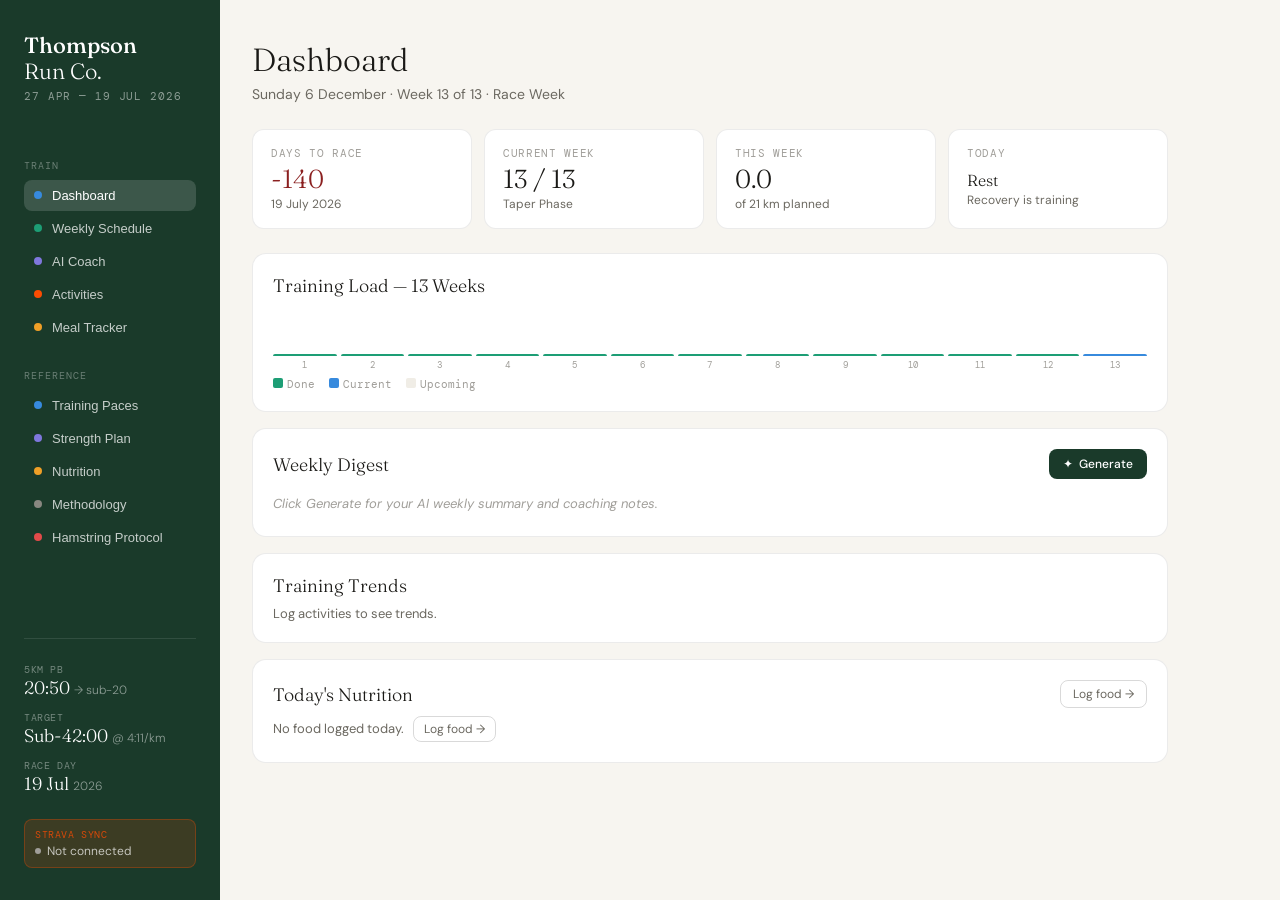
==== index.html @ eba327e3 "Add files via upload" ====
<!DOCTYPE html>
<html lang="en">
<head>
<meta charset="UTF-8">
<meta name="viewport" content="width=device-width, initial-scale=1.0, viewport-fit=cover">
<meta name="apple-mobile-web-app-capable" content="yes">
<meta name="apple-mobile-web-app-status-bar-style" content="black-translucent">
<meta name="apple-mobile-web-app-title" content="Run Co.">
<meta name="theme-color" content="#1A3A2A">
<title>Thompson Run Co.</title>
<link rel="stylesheet" href="/style.css">
<link rel="manifest" href="/manifest.json">
<link rel="apple-touch-icon" href="/icon-192.png">
</head>
<body>
<div class="app">
  <aside class="sidebar">
    <div class="logo"><span>Thompson</span><br>Run Co.</div>
    <div class="logo-sub">27 Apr — 19 Jul 2026</div>
    <div class="nav-section">Train</div>
    <button class="nav-item active" onclick="showPage('dashboard',this)"><span class="nav-dot" style="background:#378ADD"></span>Dashboard</button>
    <button class="nav-item" onclick="showPage('schedule',this)"><span class="nav-dot" style="background:#1D9E75"></span>Weekly Schedule</button>
    <button class="nav-item" onclick="showPage('coach',this)"><span class="nav-dot" style="background:#7F77DD"></span>AI Coach</button>
    <button class="nav-item" onclick="showPage('activities',this)"><span class="nav-dot" style="background:#FC4C02"></span>Activities</button>
    <button class="nav-item" onclick="showPage('meals',this)"><span class="nav-dot" style="background:#EF9F27"></span>Meal Tracker</button>
    <div class="nav-section">Reference</div>
    <button class="nav-item" onclick="showPage('paces',this)"><span class="nav-dot" style="background:#378ADD"></span>Training Paces</button>
    <button class="nav-item" onclick="showPage('strength',this)"><span class="nav-dot" style="background:#7F77DD"></span>Strength Plan</button>
    <button class="nav-item" onclick="showPage('nutrition',this)"><span class="nav-dot" style="background:#EF9F27"></span>Nutrition</button>
    <button class="nav-item" onclick="showPage('methodology',this)"><span class="nav-dot" style="background:#888780"></span>Methodology</button>
    <button class="nav-item" onclick="showPage('hamstring',this)"><span class="nav-dot" style="background:#E24B4A"></span>Hamstring Protocol</button>
    <div class="sidebar-stats">
      <div class="sidebar-stat"><div class="sidebar-stat-label">5km PB</div><div class="sidebar-stat-val">20:50 <span>→ sub-20</span></div></div>
      <div class="sidebar-stat"><div class="sidebar-stat-label">Target</div><div class="sidebar-stat-val">Sub-42:00 <span>@ 4:11/km</span></div></div>
      <div class="sidebar-stat"><div class="sidebar-stat-label">Race Day</div><div class="sidebar-stat-val">19 Jul <span>2026</span></div></div>
    </div>
    <div class="sidebar-strava">
      <div class="sidebar-strava-label">Strava Sync</div>
      <div class="sidebar-strava-status"><span class="s-dot" id="sidebar-sync-dot"></span><span id="sidebar-sync-text">Not connected</span></div>
    </div>
  </aside>

  <main class="main" id="main-content">
    <div id="page-dashboard" class="page active"></div>
    <div id="page-schedule" class="page"></div>
    <div id="page-coach" class="page"></div>
    <div id="page-activities" class="page"></div>
    <div id="page-meals" class="page"></div>
    <div id="page-paces" class="page"></div>
    <div id="page-strength" class="page"></div>
    <div id="page-nutrition" class="page"></div>
    <div id="page-methodology" class="page"></div>
    <div id="page-hamstring" class="page"></div>
  </main>
</div>
<script src="/app.js"></script>
</body>
</html>
---- style.css ----
@import url('https://fonts.googleapis.com/css2?family=DM+Mono:wght@400;500&family=Fraunces:opsz,wght@9..144,300;9..144,500&family=DM+Sans:wght@300;400;500&display=swap');

:root {
  --bg: #F7F5F0; --surface: #FFFFFF; --surface2: #F0EDE6;
  --border: rgba(0,0,0,0.08); --border-strong: rgba(0,0,0,0.15);
  --text: #1A1916; --text-muted: #6B6860; --text-faint: #A09E99;
  --accent: #1A3A2A; --accent-light: #E1F0E8;
  --blue: #1A3260; --blue-light: #E3EAF5;
  --amber: #7A4A10; --amber-light: #FDF0DC;
  --red: #8B2020; --red-light: #FCEAEA;
  --purple: #3D2B6E; --purple-light: #EDEAF8;
  --strava: #FC4C02; --strava-light: #FFF3EE;
  --mono: 'DM Mono', monospace; --serif: 'Fraunces', serif; --sans: 'DM Sans', sans-serif;
}
* { box-sizing: border-box; margin: 0; padding: 0; }
html, body { height: 100%; }
body { background: var(--bg); font-family: var(--sans); color: var(--text); min-height: 100vh; }

.app { display: grid; grid-template-columns: 220px 1fr; min-height: 100vh; }
.sidebar { background: var(--accent); color: #fff; padding: 2rem 1.5rem; position: sticky; top: 0; height: 100vh; overflow-y: auto; display: flex; flex-direction: column; }
.main { padding: 2.5rem 2rem; max-width: 980px; }
.page { display: none; } .page.active { display: block; }

.logo { font-family: var(--serif); font-weight: 300; font-size: 22px; line-height: 1.2; margin-bottom: 0.25rem; color: #fff; }
.logo span { font-weight: 500; }
.logo-sub { font-size: 11px; letter-spacing: 0.08em; text-transform: uppercase; color: rgba(255,255,255,0.5); margin-bottom: 2rem; font-family: var(--mono); }
.nav-section { font-size: 10px; letter-spacing: 0.1em; text-transform: uppercase; color: rgba(255,255,255,0.35); margin: 1.5rem 0 0.5rem; font-family: var(--mono); }
.nav-item { display: flex; align-items: center; gap: 10px; padding: 8px 10px; border-radius: 8px; cursor: pointer; font-size: 13px; color: rgba(255,255,255,0.75); transition: all 0.15s; margin-bottom: 2px; border: none; background: none; width: 100%; text-align: left; }
.nav-item:hover { background: rgba(255,255,255,0.08); color: #fff; }
.nav-item.active { background: rgba(255,255,255,0.15); color: #fff; font-weight: 500; }
.nav-dot { width: 8px; height: 8px; border-radius: 50%; flex-shrink: 0; }
.sidebar-stats { margin-top: auto; padding-top: 1.5rem; border-top: 1px solid rgba(255,255,255,0.1); }
.sidebar-stat { margin-bottom: 12px; }
.sidebar-stat-label { font-size: 10px; letter-spacing: 0.06em; text-transform: uppercase; color: rgba(255,255,255,0.4); font-family: var(--mono); }
.sidebar-stat-val { font-size: 18px; font-family: var(--serif); font-weight: 300; color: #fff; }
.sidebar-stat-val span { font-size: 12px; color: rgba(255,255,255,0.5); font-family: var(--sans); }
.sidebar-strava { margin-top: 12px; padding: 8px 10px; background: rgba(252,76,2,0.15); border-radius: 8px; border: 1px solid rgba(252,76,2,0.3); }
.sidebar-strava-label { font-size: 10px; letter-spacing: 0.06em; text-transform: uppercase; color: rgba(252,76,2,0.8); font-family: var(--mono); margin-bottom: 2px; }
.sidebar-strava-status { font-size: 12px; color: rgba(255,255,255,0.7); display: flex; align-items: center; gap: 6px; }
.s-dot { width: 6px; height: 6px; border-radius: 50%; background: #A09E99; flex-shrink: 0; }
.s-dot.on { background: #1D9E75; }

.page-title { font-family: var(--serif); font-weight: 300; font-size: 32px; margin-bottom: 0.25rem; }
.page-sub { font-size: 14px; color: var(--text-muted); margin-bottom: 2rem; line-height: 1.6; }
.sec-title { font-family: var(--serif); font-weight: 300; font-size: 20px; margin: 1.75rem 0 0.5rem; }
.sec-sub { font-size: 13px; color: var(--text-muted); line-height: 1.65; margin-bottom: 1rem; }

/* Buttons */
.btn-primary { padding: 8px 18px; background: var(--accent); color: #fff; border: none; border-radius: 8px; font-size: 13px; cursor: pointer; font-family: var(--sans); font-weight: 500; transition: all 0.15s; }
.btn-primary:hover { background: #0F2318; }
.btn-secondary { padding: 8px 16px; background: transparent; color: var(--text-muted); border: 1px solid var(--border-strong); border-radius: 8px; font-size: 13px; cursor: pointer; font-family: var(--sans); transition: all 0.15s; }
.btn-secondary:hover { border-color: var(--text); color: var(--text); }
.text-input { border: 1px solid var(--border-strong); border-radius: 8px; padding: 8px 12px; font-size: 13px; font-family: var(--mono); background: var(--bg); color: var(--text); outline: none; }
.text-input:focus { border-color: var(--accent); }

/* Alerts */
.alert { border-radius: 10px; padding: 14px 16px; font-size: 13px; line-height: 1.65; margin-bottom: 1.25rem; }
.alert-green { background: var(--accent-light); border-left: 3px solid var(--accent); color: var(--accent); }
.alert-amber { background: var(--amber-light); border-left: 3px solid #EF9F27; color: var(--amber); }
.alert-blue { background: var(--blue-light); border-left: 3px solid #378ADD; color: var(--blue); }
.alert-orange { background: var(--strava-light); border-left: 3px solid var(--strava); color: #7A2800; }

/* Cards */
.info-card { background: var(--surface); border: 1px solid var(--border); border-radius: 12px; padding: 16px 18px; }
.info-grid { display: grid; grid-template-columns: repeat(auto-fill, minmax(220px, 1fr)); gap: 12px; margin-bottom: 1.5rem; }
.info-card h4 { font-size: 13px; font-weight: 500; margin-bottom: 6px; }
.info-card p { font-size: 13px; color: var(--text-muted); line-height: 1.65; }

/* Progress bars */
.progress-bar-wrap { margin: 16px 0 8px; }
.progress-label { display: flex; justify-content: space-between; font-size: 12px; color: var(--text-muted); margin-bottom: 6px; }
.progress-bar { height: 6px; background: var(--surface2); border-radius: 3px; overflow: hidden; }
.progress-fill { height: 100%; background: #1D9E75; border-radius: 3px; transition: width 0.5s; }

/* Sync */
.sync-btn { display: inline-flex; align-items: center; gap: 6px; padding: 7px 14px; background: var(--strava); color: #fff; border: none; border-radius: 8px; font-size: 12px; cursor: pointer; font-family: var(--sans); font-weight: 500; transition: all 0.15s; }
.sync-btn:hover { background: #d43e00; }
.sync-btn:disabled { opacity: 0.5; cursor: default; }
@keyframes spin { to { transform: rotate(360deg); } }
.spin { animation: spin 1s linear infinite; display: inline-block; }
@keyframes blink { 0%,80%,100% { opacity: 0; } 40% { opacity: 1; } }

/* ── DASHBOARD ── */
.dash-grid { display: grid; grid-template-columns: repeat(auto-fill, minmax(190px, 1fr)); gap: 12px; margin-bottom: 1.5rem; }
.dash-stat-card { background: var(--surface); border: 1px solid var(--border); border-radius: 12px; padding: 16px 18px; }
.dsc-label { font-size: 11px; font-family: var(--mono); color: var(--text-faint); text-transform: uppercase; letter-spacing: 0.06em; margin-bottom: 6px; }
.dsc-value { font-family: var(--serif); font-weight: 300; font-size: 26px; line-height: 1; }
.dsc-sub { font-size: 12px; color: var(--text-muted); margin-top: 4px; }
.dsc-race { color: var(--red); }
.digest-card { background: var(--surface); border: 1px solid var(--border); border-radius: 14px; padding: 20px; margin-bottom: 16px; }
.digest-header { display: flex; align-items: center; justify-content: space-between; margin-bottom: 14px; }
.digest-title { font-family: var(--serif); font-weight: 300; font-size: 18px; }
.digest-btn { padding: 7px 14px; background: var(--accent); color: #fff; border: none; border-radius: 8px; font-size: 12px; font-family: var(--sans); font-weight: 500; cursor: pointer; display: flex; align-items: center; gap: 6px; }
.digest-btn:hover { background: #0F2318; }
.digest-btn:disabled { opacity: 0.5; cursor: default; }
.digest-content { font-size: 13px; color: var(--text-muted); line-height: 1.75; white-space: pre-wrap; }
.week-bars { display: flex; gap: 4px; align-items: flex-end; height: 60px; margin: 8px 0 4px; }
.week-bar-wrap { flex: 1; display: flex; flex-direction: column; align-items: center; gap: 3px; }
.week-bar { width: 100%; border-radius: 3px 3px 0 0; background: var(--surface2); transition: height 0.4s; min-height: 2px; }
.week-bar.done { background: #1D9E75; }
.week-bar.current { background: #378ADD; }
.week-bar-label { font-size: 9px; font-family: var(--mono); color: var(--text-faint); }
.trend-row { display: flex; align-items: center; justify-content: space-between; padding: 8px 0; border-bottom: 1px solid var(--border); font-size: 13px; }
.trend-row:last-child { border-bottom: none; }
.trend-label { color: var(--text-muted); }
.trend-val { font-family: var(--mono); font-weight: 500; display: flex; align-items: center; gap: 8px; }
.trend-flag { font-size: 11px; padding: 2px 8px; border-radius: 10px; font-family: var(--mono); }
.tf-good { background: var(--accent-light); color: var(--accent); }
.tf-warn { background: var(--amber-light); color: var(--amber); }
.tf-info { background: var(--blue-light); color: var(--blue); }

/* ── SCHEDULE ── */
.phase-strip { display: flex; margin-bottom: 2rem; border-radius: 10px; overflow: hidden; border: 1px solid var(--border); }
.phase-block { flex: 1; padding: 12px 14px; cursor: pointer; transition: filter 0.15s; }
.phase-block:hover { filter: brightness(0.95); }
.ph-label { font-size: 10px; letter-spacing: 0.08em; text-transform: uppercase; font-family: var(--mono); opacity: 0.7; margin-bottom: 2px; }
.ph-name { font-size: 13px; font-weight: 500; }
.ph-wks { font-size: 11px; opacity: 0.65; }
.ph-base { background: #E1F0E8; color: #1A3A2A; }
.ph-build { background: #E3EAF5; color: #1A3260; }
.ph-peak { background: #FDF0DC; color: #7A4A10; }
.ph-taper { background: #FCEAEA; color: #8B2020; }
.week-filter { display: flex; gap: 6px; flex-wrap: wrap; margin-bottom: 1.25rem; }
.filter-btn { padding: 5px 14px; border: 1px solid var(--border-strong); border-radius: 20px; background: transparent; font-size: 12px; cursor: pointer; color: var(--text-muted); transition: all 0.15s; font-family: var(--sans); }
.filter-btn:hover, .filter-btn.active { background: var(--text); color: #fff; border-color: var(--text); }
.week-card { background: var(--surface); border: 1px solid var(--border); border-radius: 12px; margin-bottom: 10px; overflow: hidden; }
.week-card.current-week { border: 2px solid #1D9E75; }
.week-header { display: flex; align-items: center; justify-content: space-between; padding: 14px 18px; cursor: pointer; transition: background 0.15s; }
.week-header:hover { background: var(--surface2); }
.week-left { display: flex; align-items: center; gap: 12px; }
.week-num { font-family: var(--mono); font-size: 12px; color: var(--text-faint); min-width: 48px; }
.week-title { font-size: 14px; font-weight: 500; }
.phase-pill { font-size: 10px; font-weight: 500; padding: 3px 9px; border-radius: 20px; letter-spacing: 0.04em; text-transform: uppercase; font-family: var(--mono); }
.pill-base { background: var(--accent-light); color: var(--accent); }
.pill-build { background: var(--blue-light); color: var(--blue); }
.pill-peak { background: var(--amber-light); color: var(--amber); }
.pill-taper { background: var(--red-light); color: var(--red); }
.current-badge { font-size: 10px; font-weight: 500; padding: 3px 9px; border-radius: 20px; background: #1D9E75; color: #fff; font-family: var(--mono); }
.week-right { display: flex; align-items: center; gap: 16px; }
.week-km { font-family: var(--mono); font-size: 13px; color: var(--text-muted); }
.week-chevron { font-size: 10px; color: var(--text-faint); transition: transform 0.2s; }
.week-chevron.open { transform: rotate(180deg); }
.week-body { display: none; padding: 0 18px 16px; border-top: 1px solid var(--border); }
.week-body.open { display: block; }
.week-note { font-size: 13px; color: var(--text-muted); line-height: 1.6; padding: 12px 0 10px; }
.hamstring-alert { background: #FDF0DC; border-left: 3px solid #EF9F27; border-radius: 0 8px 8px 0; padding: 10px 14px; font-size: 12px; color: #7A4A10; line-height: 1.6; margin-bottom: 12px; }
.day-grid { display: grid; grid-template-columns: repeat(auto-fill, minmax(155px, 1fr)); gap: 8px; }
.day-card { border: 1px solid var(--border); border-radius: 8px; padding: 10px 12px; position: relative; }
.day-card.rest-card { opacity: 0.4; }
.day-name { font-size: 10px; letter-spacing: 0.08em; text-transform: uppercase; color: var(--text-faint); font-family: var(--mono); margin-bottom: 4px; }
.day-type { font-size: 13px; font-weight: 500; display: flex; align-items: center; gap: 6px; margin-bottom: 3px; }
.day-detail { font-size: 12px; color: var(--text-muted); line-height: 1.5; }
.dot { width: 7px; height: 7px; border-radius: 50%; flex-shrink: 0; }
.d-easy { background: #1D9E75; } .d-moderate { background: #378ADD; } .d-hard { background: #EF9F27; }
.d-race { background: #E24B4A; } .d-rest { background: #C0BFBA; } .d-strength { background: #7F77DD; }
.brief-btn { margin-top: 8px; width: 100%; padding: 5px 10px; background: var(--accent-light); border: 1px solid rgba(26,58,42,0.2); border-radius: 6px; font-size: 11px; color: var(--accent); cursor: pointer; font-family: var(--sans); font-weight: 500; transition: all 0.15s; }
.brief-btn:hover { background: var(--accent); color: #fff; }
.activity-overlay { margin-top: 8px; padding: 7px 9px; border-radius: 6px; font-size: 11px; border-left: 2px solid var(--strava); background: var(--strava-light); }
.activity-overlay.match-great { border-left-color: #1D9E75; background: var(--accent-light); }
.activity-overlay.match-warn { border-left-color: #EF9F27; background: var(--amber-light); }
.activity-overlay.match-miss { border-left-color: #E24B4A; background: var(--red-light); }
.ao-label { font-family: var(--mono); font-size: 10px; color: var(--strava); font-weight: 500; margin-bottom: 3px; }
.activity-overlay.match-great .ao-label { color: #1D9E75; }
.activity-overlay.match-warn .ao-label { color: #7A4A10; }
.activity-overlay.match-miss .ao-label { color: var(--red); }
.week-summary-bar { display: flex; gap: 16px; padding: 10px 0 8px; font-size: 12px; color: var(--text-muted); border-top: 1px solid var(--border); margin-top: 12px; flex-wrap: wrap; }
.wsb-item { display: flex; align-items: center; gap: 5px; font-family: var(--mono); }
.wsb-val { color: var(--text); font-weight: 500; }

/* ── COACH ── */
.coach-layout { display: grid; grid-template-columns: 1fr 320px; gap: 20px; height: calc(100vh - 120px); }
.chat-panel { background: var(--surface); border: 1px solid var(--border); border-radius: 14px; display: flex; flex-direction: column; overflow: hidden; }
.chat-header { padding: 16px 20px; border-bottom: 1px solid var(--border); display: flex; align-items: center; gap: 12px; }
.coach-avatar { width: 36px; height: 36px; border-radius: 50%; background: var(--accent); display: flex; align-items: center; justify-content: center; font-family: var(--serif); font-size: 14px; color: #fff; flex-shrink: 0; }
.coach-name { font-size: 14px; font-weight: 500; }
.coach-status { font-size: 12px; color: var(--text-muted); }
.coach-status span { color: #1D9E75; }
.chat-messages { flex: 1; overflow-y: auto; padding: 16px; display: flex; flex-direction: column; gap: 12px; }
.msg { max-width: 85%; }
.msg-coach { align-self: flex-start; }
.msg-user { align-self: flex-end; }
.msg-bubble { padding: 10px 14px; border-radius: 12px; font-size: 13px; line-height: 1.6; }
.msg-coach .msg-bubble { background: var(--surface2); border-bottom-left-radius: 4px; }
.msg-user .msg-bubble { background: var(--accent); color: #fff; border-bottom-right-radius: 4px; }
.msg-label { font-size: 11px; color: var(--text-faint); margin-bottom: 3px; font-family: var(--mono); }
.msg-user .msg-label { text-align: right; }
.chat-input-area { padding: 12px 16px; border-top: 1px solid var(--border); display: flex; gap: 8px; align-items: flex-end; }
.chat-input { flex: 1; border: 1px solid var(--border-strong); border-radius: 10px; padding: 10px 14px; font-size: 13px; font-family: var(--sans); color: var(--text); background: var(--bg); resize: none; min-height: 40px; max-height: 120px; outline: none; }
.chat-input:focus { border-color: var(--accent); }
.send-btn { padding: 10px 16px; background: var(--accent); color: #fff; border: none; border-radius: 10px; cursor: pointer; font-size: 13px; font-family: var(--sans); font-weight: 500; transition: all 0.15s; flex-shrink: 0; }
.send-btn:hover { background: #0F2318; }
.send-btn:disabled { opacity: 0.5; cursor: default; }
.quick-prompts { padding: 8px 16px 0; display: flex; gap: 6px; flex-wrap: wrap; }
.qp-btn { padding: 5px 12px; background: var(--bg); border: 1px solid var(--border-strong); border-radius: 20px; font-size: 12px; color: var(--text-muted); cursor: pointer; font-family: var(--sans); transition: all 0.15s; white-space: nowrap; }
.qp-btn:hover { border-color: var(--accent); color: var(--accent); background: var(--accent-light); }
.coach-side { display: flex; flex-direction: column; gap: 14px; overflow-y: auto; }
.side-card { background: var(--surface); border: 1px solid var(--border); border-radius: 12px; padding: 16px; }
.side-card-title { font-size: 11px; font-weight: 500; letter-spacing: 0.06em; text-transform: uppercase; font-family: var(--mono); color: var(--text-faint); margin-bottom: 12px; }
.today-session { padding: 12px; background: var(--accent-light); border-radius: 8px; border-left: 3px solid var(--accent); }
.today-session .ts-day { font-size: 11px; font-family: var(--mono); color: var(--accent); margin-bottom: 2px; }
.today-session .ts-type { font-size: 14px; font-weight: 500; color: var(--accent); }
.today-session .ts-detail { font-size: 12px; color: #3A6A4A; margin-top: 3px; line-height: 1.5; }
.stat-row { display: flex; justify-content: space-between; align-items: baseline; padding: 6px 0; border-bottom: 1px solid var(--border); font-size: 13px; }
.stat-row:last-child { border-bottom: none; }
.stat-label { color: var(--text-muted); font-size: 12px; }
.stat-val { font-family: var(--mono); font-weight: 500; font-size: 13px; }
.stat-good { color: #1D9E75; } .stat-warn { color: #EF9F27; }
.thinking { display: flex; align-items: center; gap: 6px; padding: 10px 14px; background: var(--surface2); border-radius: 12px; border-bottom-left-radius: 4px; font-size: 13px; color: var(--text-muted); }
.thinking-dots span { animation: blink 1.4s infinite both; display: inline-block; }
.thinking-dots span:nth-child(2) { animation-delay: 0.2s; }
.thinking-dots span:nth-child(3) { animation-delay: 0.4s; }

/* ── ACTIVITIES ── */
.connection-status { display: flex; align-items: center; gap: 8px; font-size: 13px; padding: 10px 14px; border-radius: 8px; margin-top: 8px; }
.cs-connected { background: var(--accent-light); color: var(--accent); }
.cs-disconnected { background: var(--surface2); color: var(--text-muted); }
.status-dot { width: 8px; height: 8px; border-radius: 50%; flex-shrink: 0; }
.sd-on { background: #1D9E75; } .sd-off { background: var(--text-faint); }
.activity-card { background: var(--surface); border: 1px solid var(--border); border-radius: 12px; padding: 14px 16px; margin-bottom: 10px; }
.act-icon { width: 40px; height: 40px; border-radius: 10px; background: var(--strava-light); display: flex; align-items: center; justify-content: center; font-size: 20px; flex-shrink: 0; }
.act-name { font-size: 14px; font-weight: 500; margin-bottom: 3px; }
.act-meta { font-size: 12px; color: var(--text-muted); font-family: var(--mono); }
.act-stats { display: flex; gap: 16px; }
.act-stat { text-align: right; }
.act-stat-val { font-family: var(--mono); font-size: 15px; font-weight: 500; }
.act-stat-label { font-size: 11px; color: var(--text-faint); }
.match-badge { display: inline-flex; align-items: center; gap: 5px; padding: 4px 10px; border-radius: 20px; font-size: 11px; font-family: var(--mono); }
.mb-great { background: var(--accent-light); color: var(--accent); }
.mb-ok { background: var(--amber-light); color: var(--amber); }
.mb-miss { background: var(--red-light); color: var(--red); }
.mb-unmatched { background: var(--surface2); color: var(--text-faint); }
.run-note-input { width: 100%; border: 1px solid var(--border-strong); border-radius: 6px; padding: 6px 9px; font-size: 12px; font-family: var(--sans); background: var(--bg); color: var(--text); outline: none; resize: none; line-height: 1.5; margin-top: 8px; }
.run-note-input:focus { border-color: var(--accent); }
.run-note-saved { font-size: 10px; color: #1D9E75; font-family: var(--mono); margin-top: 3px; opacity: 0; transition: opacity 0.3s; }
.run-note-saved.show { opacity: 1; }
.input-row { display: flex; gap: 8px; margin-top: 8px; flex-wrap: wrap; }

/* ── STRENGTH ── */
.strength-tracker { background: var(--surface); border: 1px solid var(--border); border-radius: 14px; padding: 20px; margin-bottom: 24px; }
.st-header { display: flex; align-items: center; justify-content: space-between; margin-bottom: 16px; }
.st-exercise { border: 1px solid var(--border); border-radius: 10px; margin-bottom: 10px; overflow: hidden; }
.st-ex-header { display: flex; align-items: center; justify-content: space-between; padding: 10px 14px; background: var(--surface2); cursor: pointer; }
.st-ex-name { font-size: 13px; font-weight: 500; }
.st-ex-target { font-size: 11px; color: var(--text-muted); font-family: var(--mono); }
.st-ex-body { padding: 12px 14px; display: none; }
.st-ex-body.open { display: block; }
.st-set-row { display: grid; grid-template-columns: 28px 1fr 1fr 1fr; gap: 8px; align-items: center; margin-bottom: 8px; }
.st-set-label { font-size: 11px; font-family: var(--mono); color: var(--text-faint); text-align: center; }
.st-input { border: 1px solid var(--border-strong); border-radius: 6px; padding: 6px 8px; font-size: 13px; font-family: var(--mono); background: var(--bg); color: var(--text); outline: none; width: 100%; text-align: center; }
.st-input:focus { border-color: var(--accent); }
.st-col-label { font-size: 10px; color: var(--text-faint); text-align: center; letter-spacing: 0.05em; text-transform: uppercase; font-family: var(--mono); }
.st-notes { width: 100%; border: 1px solid var(--border-strong); border-radius: 6px; padding: 7px 10px; font-size: 12px; font-family: var(--sans); background: var(--bg); color: var(--text); outline: none; resize: none; margin-top: 4px; }
.st-notes:focus { border-color: var(--accent); }
.st-saved { font-size: 11px; color: #1D9E75; font-family: var(--mono); opacity: 0; transition: opacity 0.3s; }
.st-saved.show { opacity: 1; }
.st-complete-btn { width: 100%; margin-top: 12px; padding: 10px; background: var(--accent); color: #fff; border: none; border-radius: 8px; font-size: 13px; font-weight: 500; cursor: pointer; font-family: var(--sans); transition: all 0.15s; }
.st-complete-btn:hover { background: #0F2318; }
.st-hist-entry { background: var(--surface2); border-radius: 8px; margin-bottom: 8px; overflow: hidden; }
.st-hist-header { display: flex; align-items: center; justify-content: space-between; padding: 10px 14px; cursor: pointer; }
.st-hist-header:hover { background: rgba(0,0,0,0.04); }
.st-hist-date { font-family: var(--mono); color: var(--text-faint); font-size: 11px; }
.st-hist-summary { font-size: 12px; color: var(--text-muted); margin-top: 2px; }
.st-hist-body { display: none; padding: 0 14px 12px; border-top: 1px solid var(--border); }
.st-hist-body.open { display: block; }
.st-hist-ex { margin-top: 10px; }
.st-hist-ex-name { font-size: 12px; font-weight: 500; margin-bottom: 4px; }
.st-hist-sets { display: flex; gap: 6px; flex-wrap: wrap; margin-bottom: 4px; }
.st-hist-set { background: var(--surface); border: 1px solid var(--border); border-radius: 6px; padding: 4px 8px; font-size: 11px; font-family: var(--mono); }
.st-hist-note { font-size: 11px; color: var(--text-muted); font-style: italic; margin-top: 2px; }
.st-hist-delete { font-size: 11px; color: var(--red); background: none; border: none; cursor: pointer; padding: 2px 6px; }
.hsring-badge { display: inline-block; font-size: 10px; background: #FDF0DC; color: #7A4A10; padding: 2px 8px; border-radius: 10px; font-family: var(--mono); margin-left: 6px; vertical-align: middle; }
.exercise-list { display: flex; flex-direction: column; gap: 8px; margin-bottom: 1.5rem; }
.exercise-row { background: var(--surface); border: 1px solid var(--border); border-radius: 10px; padding: 14px 16px; display: grid; grid-template-columns: 1fr 130px 1fr; gap: 12px; align-items: start; }
.exercise-name { font-size: 13px; font-weight: 500; }
.exercise-sets { font-family: var(--mono); font-size: 12px; color: var(--text-muted); }
.exercise-why { font-size: 12px; color: var(--text-muted); line-height: 1.5; }

/* ── MEALS ── */
.meal-input-card { background: var(--surface); border: 1px solid var(--border); border-radius: 14px; padding: 20px; margin-bottom: 16px; }
.meal-tabs { display: flex; gap: 4px; margin-bottom: 16px; background: var(--surface2); border-radius: 8px; padding: 3px; }
.meal-tab { flex: 1; padding: 7px; text-align: center; border: none; background: transparent; font-size: 12px; font-family: var(--sans); color: var(--text-muted); border-radius: 6px; cursor: pointer; transition: all 0.15s; }
.meal-tab.active { background: var(--surface); color: var(--text); font-weight: 500; box-shadow: 0 1px 3px rgba(0,0,0,0.1); }
.meal-textarea { width: 100%; border: 1px solid var(--border-strong); border-radius: 8px; padding: 10px 12px; font-size: 13px; font-family: var(--sans); background: var(--bg); color: var(--text); outline: none; resize: none; line-height: 1.5; margin-bottom: 8px; }
.meal-textarea:focus { border-color: var(--accent); }
.meal-log-btn { padding: 10px 20px; background: var(--accent); color: #fff; border: none; border-radius: 8px; font-size: 13px; font-family: var(--sans); font-weight: 500; cursor: pointer; transition: all 0.15s; }
.meal-log-btn:hover { background: #0F2318; }
.meal-log-btn:disabled { opacity: 0.5; cursor: default; }
.macro-bars { display: grid; grid-template-columns: 1fr 1fr 1fr; gap: 12px; margin-bottom: 8px; }
.macro-bar-label { display: flex; justify-content: space-between; font-size: 11px; color: var(--text-muted); margin-bottom: 4px; }
.macro-bar-label span:last-child { font-family: var(--mono); font-weight: 500; color: var(--text); }
.macro-bar-track { height: 6px; background: var(--surface2); border-radius: 3px; overflow: hidden; }
.macro-bar-fill { height: 100%; border-radius: 3px; transition: width 0.5s; }
.mbf-protein { background: #1D9E75; } .mbf-carbs { background: #378ADD; } .mbf-fat { background: #EF9F27; }
.meal-entry { background: var(--surface2); border-radius: 10px; margin-bottom: 8px; overflow: hidden; }
.meal-entry-header { display: flex; align-items: center; gap: 8px; padding: 10px 14px; }
.meal-entry-time { font-size: 10px; font-family: var(--mono); color: var(--text-faint); }
.meal-entry-type { font-size: 11px; padding: 2px 8px; border-radius: 10px; font-family: var(--mono); font-weight: 500; }
.met-breakfast { background: var(--amber-light); color: var(--amber); }
.met-lunch { background: var(--blue-light); color: var(--blue); }
.met-dinner { background: var(--accent-light); color: var(--accent); }
.met-snack { background: var(--purple-light); color: var(--purple); }
.meal-entry-text { font-size: 13px; padding: 0 14px 6px; }
.meal-entry-macros { display: flex; gap: 14px; padding: 6px 14px 10px; font-size: 11px; font-family: var(--mono); color: var(--text-muted); border-top: 1px solid var(--border); }
.meal-delete { margin-left: auto; font-size: 11px; color: var(--text-faint); background: none; border: none; cursor: pointer; }
.meal-delete:hover { color: var(--red); }
.parsing-indicator { font-size: 12px; color: var(--text-faint); font-style: italic; padding: 4px 0; }

/* ── DATA TABLE ── */
.data-table { width: 100%; border-collapse: collapse; font-size: 13px; margin-bottom: 1.5rem; }
.data-table th { text-align: left; font-weight: 500; font-size: 11px; letter-spacing: 0.06em; text-transform: uppercase; font-family: var(--mono); color: var(--text-faint); padding: 8px 14px; border-bottom: 1px solid var(--border); background: var(--surface2); }
.data-table td { padding: 11px 14px; border-bottom: 1px solid var(--border); }
.data-table tr:last-child td { border-bottom: none; }
.data-table tr:hover td { background: var(--surface2); }
.pace-val { font-family: var(--mono); font-weight: 500; }

/* ── TIMELINE ── */
.timeline { display: flex; flex-direction: column; gap: 0; position: relative; padding-left: 28px; }
.timeline::before { content: ''; position: absolute; left: 8px; top: 8px; bottom: 8px; width: 1px; background: var(--border); }
.tl-item { position: relative; padding-bottom: 20px; }
.tl-dot { position: absolute; left: -24px; top: 4px; width: 10px; height: 10px; border-radius: 50%; border: 2px solid var(--surface); }
.tl-title { font-size: 13px; font-weight: 500; margin-bottom: 3px; }
.tl-body { font-size: 13px; color: var(--text-muted); line-height: 1.6; }

/* ── PACES ── */
.setup-card { background: var(--surface); border: 1px solid var(--border); border-radius: 14px; padding: 24px; margin-bottom: 20px; }

/* ── MOBILE ── */
@media (max-width: 900px) {
  .coach-layout { grid-template-columns: 1fr; height: auto; }
  .chat-panel { height: 65vh; }
  .coach-side { display: grid; grid-template-columns: 1fr 1fr; }
}
@media (max-width: 700px) {
  html, body { overflow-x: hidden; }
  .app { display: block; min-height: 100vh; }
  .sidebar {
    position: fixed; bottom: 0; left: 0; right: 0; top: auto;
    height: 58px; display: flex; flex-direction: row;
    align-items: stretch; padding: 0; overflow-x: auto; overflow-y: hidden;
    z-index: 1000; border-top: 1px solid rgba(255,255,255,0.15);
    box-shadow: 0 -2px 16px rgba(0,0,0,0.3);
    scrollbar-width: none; -ms-overflow-style: none;
  }
  .sidebar::-webkit-scrollbar { display: none; }
  .logo, .logo-sub, .nav-section, .sidebar-stats, .sidebar-strava { display: none !important; }
  .nav-item {
    flex: 0 0 auto; width: 64px; flex-direction: column;
    align-items: center; justify-content: center;
    padding: 5px 2px 7px; gap: 2px; font-size: 9px;
    border-radius: 0; margin-bottom: 0; color: rgba(255,255,255,0.45); text-align: center;
  }
  .nav-item.active { color: #fff; background: rgba(255,255,255,0.12); font-weight: 600; }
  .nav-item::before { display: block; font-size: 18px; line-height: 1.2; margin-bottom: 1px; }
  .nav-item[onclick*="dashboard"]::before   { content: '📊'; }
  .nav-item[onclick*="schedule"]::before    { content: '📅'; }
  .nav-item[onclick*="coach"]::before       { content: '💬'; }
  .nav-item[onclick*="activities"]::before  { content: '🏃'; }
  .nav-item[onclick*="meals"]::before       { content: '🥗'; }
  .nav-item[onclick*="paces"]::before       { content: '⚡'; }
  .nav-item[onclick*="strength"]::before    { content: '🏋️'; }
  .nav-item[onclick*="nutrition"]::before   { content: '📋'; }
  .nav-item[onclick*="methodology"]::before { content: '📖'; }
  .nav-item[onclick*="hamstring"]::before   { content: '🦵'; }
  .nav-dot { display: none; }
  .nav-item + .nav-item { border-left: 1px solid rgba(255,255,255,0.07); }
  .main { padding: 1.25rem 1rem calc(58px + 1.5rem); max-width: 100%; width: 100%; }
  .page-title { font-size: 22px; }
  .exercise-row { grid-template-columns: 1fr; gap: 6px; }
  .phase-strip { flex-wrap: wrap; }
  .coach-layout { grid-template-columns: 1fr; }
  .coach-side { grid-template-columns: 1fr; }
  .act-stats { display: none; }
  .day-grid { grid-template-columns: 1fr 1fr; }
  .info-grid { grid-template-columns: 1fr; }
  .st-set-row { grid-template-columns: 22px 1fr 1fr 1fr; gap: 4px; }
  .chat-panel { height: 55vh; }
  .input-row { flex-direction: column; }
  .macro-bars { grid-template-columns: 1fr; }
  .dash-grid { grid-template-columns: 1fr 1fr; }
  .week-right { gap: 8px; }
}
@supports (padding-bottom: env(safe-area-inset-bottom)) {
  @media (max-width: 700px) {
    .sidebar { height: calc(58px + env(safe-area-inset-bottom)); padding-bottom: env(safe-area-inset-bottom); }
    .main { padding-bottom: calc(58px + env(safe-area-inset-bottom) + 1.5rem); }
  }
}
::-webkit-scrollbar { width: 5px; }
::-webkit-scrollbar-track { background: transparent; }
::-webkit-scrollbar-thumb { background: var(--border-strong); border-radius: 3px; }
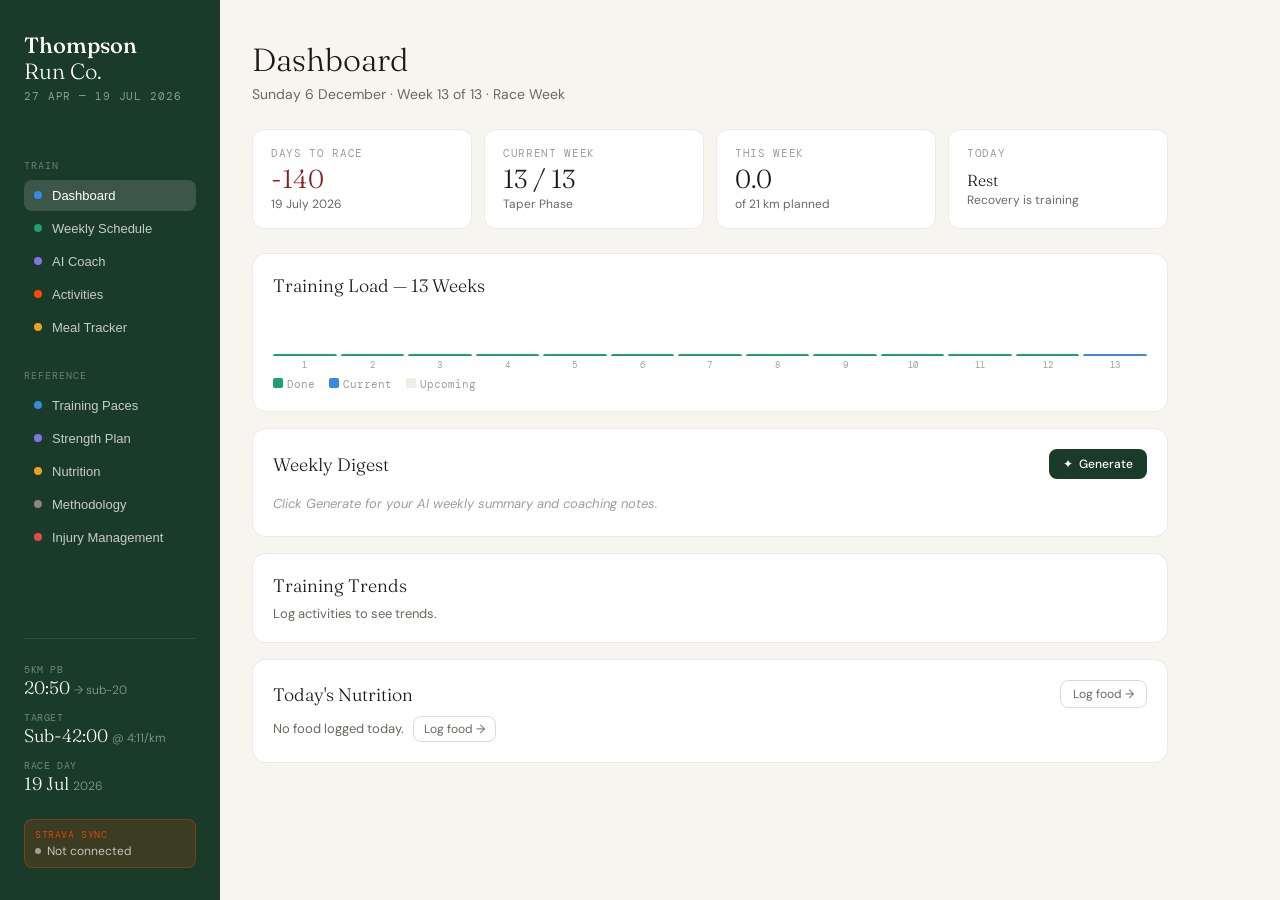
==== commit c60167ad: "Update index.html" ====
--- a/index.html
+++ b/index.html
@@ -28,7 +28,7 @@
     <button class="nav-item" onclick="showPage('strength',this)"><span class="nav-dot" style="background:#7F77DD"></span>Strength Plan</button>
     <button class="nav-item" onclick="showPage('nutrition',this)"><span class="nav-dot" style="background:#EF9F27"></span>Nutrition</button>
     <button class="nav-item" onclick="showPage('methodology',this)"><span class="nav-dot" style="background:#888780"></span>Methodology</button>
-    <button class="nav-item" onclick="showPage('hamstring',this)"><span class="nav-dot" style="background:#E24B4A"></span>Hamstring Protocol</button>
+    <button class="nav-item" onclick="showPage('hamstring',this)"><span class="nav-dot" style="background:#E24B4A"></span>Injury Management</button>
     <div class="sidebar-stats">
       <div class="sidebar-stat"><div class="sidebar-stat-label">5km PB</div><div class="sidebar-stat-val">20:50 <span>→ sub-20</span></div></div>
       <div class="sidebar-stat"><div class="sidebar-stat-label">Target</div><div class="sidebar-stat-val">Sub-42:00 <span>@ 4:11/km</span></div></div>
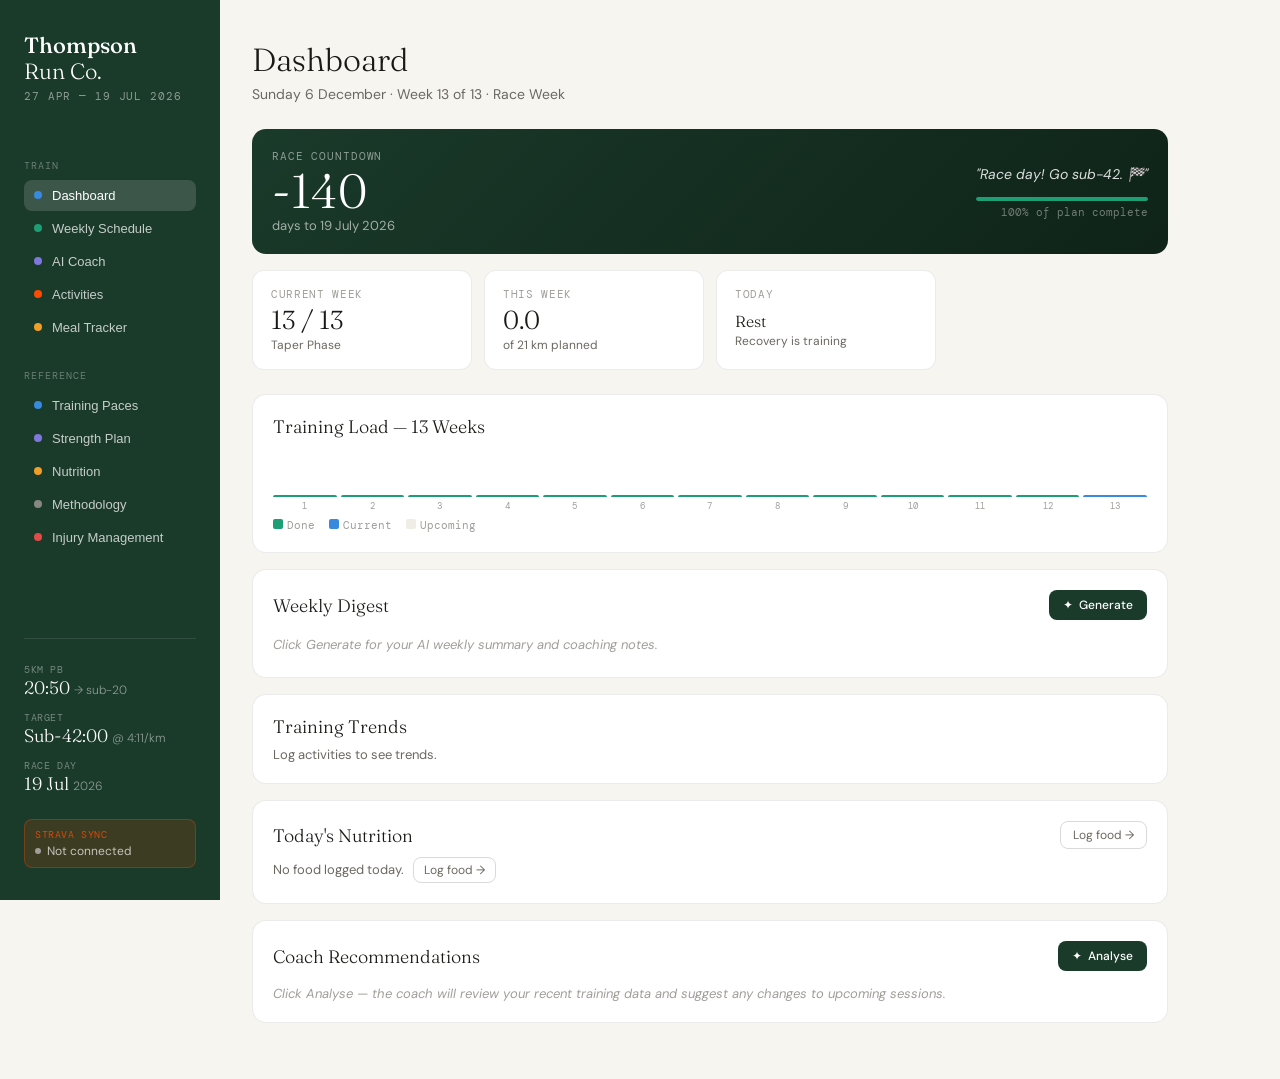
==== commit 76634b38: "Update index.html" ====
--- a/index.html
+++ b/index.html
@@ -23,6 +23,8 @@
     <button class="nav-item" onclick="showPage('coach',this)"><span class="nav-dot" style="background:#7F77DD"></span>AI Coach</button>
     <button class="nav-item" onclick="showPage('activities',this)"><span class="nav-dot" style="background:#FC4C02"></span>Activities</button>
     <button class="nav-item" onclick="showPage('meals',this)"><span class="nav-dot" style="background:#EF9F27"></span>Meal Tracker</button>
+    <!-- Mobile-only More button (hidden on desktop via CSS) -->
+    <button class="mobile-more-btn" id="more-btn" onclick="openMoreDrawer()">More</button>
     <div class="nav-section">Reference</div>
     <button class="nav-item" onclick="showPage('paces',this)"><span class="nav-dot" style="background:#378ADD"></span>Training Paces</button>
     <button class="nav-item" onclick="showPage('strength',this)"><span class="nav-dot" style="background:#7F77DD"></span>Strength Plan</button>
@@ -52,6 +54,22 @@
     <div id="page-methodology" class="page"></div>
     <div id="page-hamstring" class="page"></div>
   </main>
+
+  <!-- Mobile More drawer -->
+  <div id="more-overlay" onclick="closeMoreDrawer()" style="display:none;position:fixed;inset:0;background:rgba(0,0,0,0.5);z-index:1998"></div>
+  <div id="more-drawer" style="display:none;position:fixed;bottom:0;left:0;right:0;background:var(--surface);border-radius:20px 20px 0 0;z-index:1999;padding:0 0 env(safe-area-inset-bottom,0)">
+    <div style="width:36px;height:4px;background:var(--border-strong);border-radius:2px;margin:12px auto 4px"></div>
+    <div style="padding:8px 20px 20px">
+      <div style="font-size:11px;font-family:var(--mono);color:var(--text-faint);letter-spacing:0.08em;text-transform:uppercase;margin-bottom:12px">Reference</div>
+      <div style="display:grid;grid-template-columns:1fr 1fr;gap:8px">
+        <button class="more-drawer-btn" onclick="showPageFromDrawer('paces')">⚡ Training Paces</button>
+        <button class="more-drawer-btn" onclick="showPageFromDrawer('strength')">🏋️ Strength Plan</button>
+        <button class="more-drawer-btn" onclick="showPageFromDrawer('nutrition')">📋 Nutrition</button>
+        <button class="more-drawer-btn" onclick="showPageFromDrawer('methodology')">📖 Methodology</button>
+        <button class="more-drawer-btn" onclick="showPageFromDrawer('hamstring')" style="grid-column:span 2">🦵 Injury Management</button>
+      </div>
+    </div>
+  </div>
 </div>
 <script src="/app.js"></script>
 </body>
--- a/style.css
+++ b/style.css
@@ -324,7 +324,7 @@
 /* ── PACES ── */
 .setup-card { background: var(--surface); border: 1px solid var(--border); border-radius: 14px; padding: 24px; margin-bottom: 20px; }
 
-/* ── MOBILE ── */
+.mobile-more-btn { display: none; } /* shown only in mobile media query */
 @media (max-width: 900px) {
   .coach-layout { grid-template-columns: 1fr; height: auto; }
   .chat-panel { height: 65vh; }
@@ -356,12 +356,37 @@
   .nav-item[onclick*="coach"]::before       { content: '💬'; }
   .nav-item[onclick*="activities"]::before  { content: '🏃'; }
   .nav-item[onclick*="meals"]::before       { content: '🥗'; }
-  .nav-item[onclick*="paces"]::before       { content: '⚡'; }
-  .nav-item[onclick*="strength"]::before    { content: '🏋️'; }
-  .nav-item[onclick*="nutrition"]::before   { content: '📋'; }
-  .nav-item[onclick*="methodology"]::before { content: '📖'; }
-  .nav-item[onclick*="hamstring"]::before   { content: '🦵'; }
-  .nav-dot { display: none; }
+
+  /* Hide reference nav items on mobile — they live in the More drawer */
+  .nav-item[onclick*="paces"],
+  .nav-item[onclick*="strength"],
+  .nav-item[onclick*="nutrition"],
+  .nav-item[onclick*="methodology"],
+  .nav-item[onclick*="hamstring"],
+  .nav-section { display: none !important; }
+
+  /* More button */
+  .mobile-more-btn {
+    flex: 0 0 auto; width: 64px; flex-direction: column;
+    align-items: center; justify-content: center;
+    padding: 5px 2px 7px; gap: 2px; font-size: 9px;
+    border-radius: 0; border: none; background: none;
+    color: rgba(255,255,255,0.45); text-align: center;
+    font-family: var(--sans); cursor: pointer;
+    border-left: 1px solid rgba(255,255,255,0.07);
+  }
+  .mobile-more-btn::before { content: '⋯'; display: block; font-size: 20px; line-height: 1.1; margin-bottom: 1px; }
+  .mobile-more-btn.active-section { color: #fff; background: rgba(255,255,255,0.12); font-weight: 600; }
+
+  /* More drawer buttons */
+  .more-drawer-btn {
+    padding: 12px 14px; background: var(--surface2); border: 1px solid var(--border);
+    border-radius: 10px; font-size: 13px; font-family: var(--sans);
+    color: var(--text); cursor: pointer; text-align: left;
+    transition: all 0.15s;
+  }
+  .more-drawer-btn:hover, .more-drawer-btn:active { background: var(--accent-light); border-color: var(--accent); color: var(--accent); }
+  .mobile-more-btn { display: flex; }
   .nav-item + .nav-item { border-left: 1px solid rgba(255,255,255,0.07); }
   .main { padding: 1.25rem 1rem calc(58px + 1.5rem); max-width: 100%; width: 100%; }
   .page-title { font-size: 22px; }
@@ -388,3 +413,11 @@
 ::-webkit-scrollbar { width: 5px; }
 ::-webkit-scrollbar-track { background: transparent; }
 ::-webkit-scrollbar-thumb { background: var(--border-strong); border-radius: 3px; }
+
+/* ── TABLE MOBILE FIX ── */
+.table-scroll { overflow-x: auto; -webkit-overflow-scrolling: touch; margin-bottom: 1.5rem; }
+.table-scroll .data-table { margin-bottom: 0; min-width: 500px; }
+@media (max-width: 700px) {
+  .data-table { font-size: 12px; }
+  .data-table th, .data-table td { padding: 8px 10px; }
+}
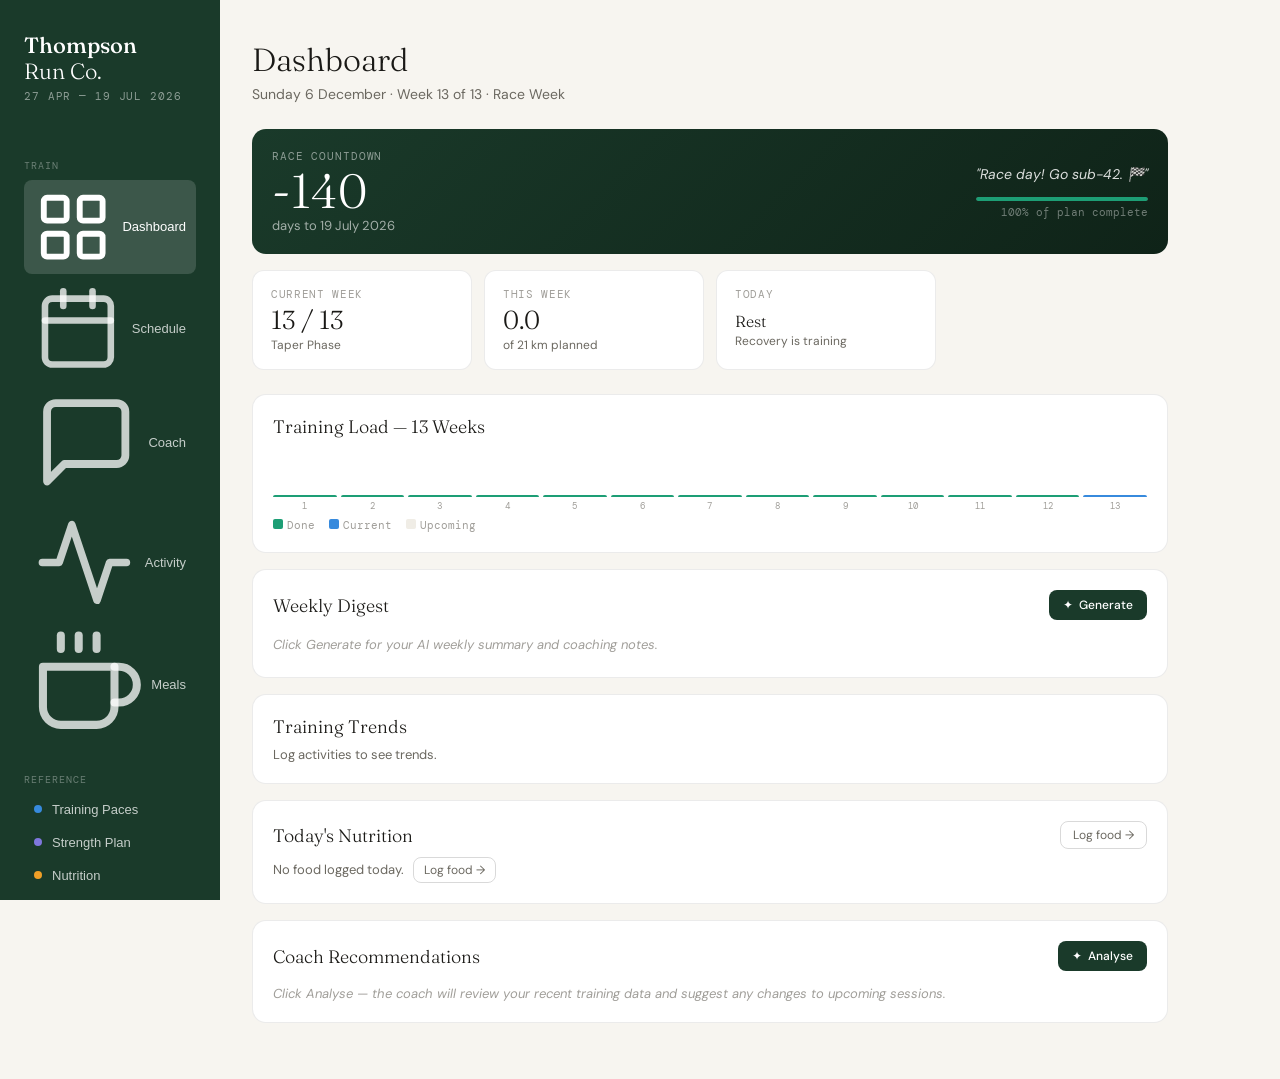
==== commit bdc26f11: "Update index.html" ====
--- a/index.html
+++ b/index.html
@@ -18,14 +18,37 @@
     <div class="logo"><span>Thompson</span><br>Run Co.</div>
     <div class="logo-sub">27 Apr — 19 Jul 2026</div>
     <div class="nav-section">Train</div>
-    <button class="nav-item active" onclick="showPage('dashboard',this)"><span class="nav-dot" style="background:#378ADD"></span>Dashboard</button>
-    <button class="nav-item" onclick="showPage('schedule',this)"><span class="nav-dot" style="background:#1D9E75"></span>Weekly Schedule</button>
-    <button class="nav-item" onclick="showPage('coach',this)"><span class="nav-dot" style="background:#7F77DD"></span>AI Coach</button>
-    <button class="nav-item" onclick="showPage('activities',this)"><span class="nav-dot" style="background:#FC4C02"></span>Activities</button>
-    <button class="nav-item" onclick="showPage('meals',this)"><span class="nav-dot" style="background:#EF9F27"></span>Meal Tracker</button>
-    <!-- Mobile-only More button (hidden on desktop via CSS) -->
-    <button class="mobile-more-btn" id="more-btn" onclick="openMoreDrawer()">More</button>
+    <button class="nav-item active" onclick="showPage('dashboard',this)">
+      <svg class="tab-icon" viewBox="0 0 24 24" fill="none" stroke="currentColor" stroke-width="1.8" stroke-linecap="round" stroke-linejoin="round"><rect x="3" y="3" width="7" height="7" rx="1"/><rect x="14" y="3" width="7" height="7" rx="1"/><rect x="3" y="14" width="7" height="7" rx="1"/><rect x="14" y="14" width="7" height="7" rx="1"/></svg>
+      Dashboard
+    </button>
+    <button class="nav-item" onclick="showPage('schedule',this)">
+      <svg class="tab-icon" viewBox="0 0 24 24" fill="none" stroke="currentColor" stroke-width="1.8" stroke-linecap="round" stroke-linejoin="round"><rect x="3" y="4" width="18" height="18" rx="2"/><line x1="16" y1="2" x2="16" y2="6"/><line x1="8" y1="2" x2="8" y2="6"/><line x1="3" y1="10" x2="21" y2="10"/></svg>
+      Schedule
+    </button>
+    <button class="nav-item" onclick="showPage('coach',this)">
+      <svg class="tab-icon" viewBox="0 0 24 24" fill="none" stroke="currentColor" stroke-width="1.8" stroke-linecap="round" stroke-linejoin="round"><path d="M21 15a2 2 0 0 1-2 2H7l-4 4V5a2 2 0 0 1 2-2h14a2 2 0 0 1 2 2z"/></svg>
+      Coach
+    </button>
+    <button class="nav-item" onclick="showPage('activities',this)">
+      <svg class="tab-icon" viewBox="0 0 24 24" fill="none" stroke="currentColor" stroke-width="1.8" stroke-linecap="round" stroke-linejoin="round"><polyline points="22 12 18 12 15 21 9 3 6 12 2 12"/></svg>
+      Activity
+    </button>
+    <button class="nav-item" onclick="showPage('meals',this)">
+      <svg class="tab-icon" viewBox="0 0 24 24" fill="none" stroke="currentColor" stroke-width="1.8" stroke-linecap="round" stroke-linejoin="round"><path d="M18 8h1a4 4 0 0 1 0 8h-1"/><path d="M2 8h16v9a4 4 0 0 1-4 4H6a4 4 0 0 1-4-4V8z"/><line x1="6" y1="1" x2="6" y2="4"/><line x1="10" y1="1" x2="10" y2="4"/><line x1="14" y1="1" x2="14" y2="4"/></svg>
+      Meals
+    </button>
+    <!-- Mobile-only More button -->
+    <button class="mobile-more-btn" id="more-btn" onclick="openMoreDrawer()">
+      <svg class="tab-icon" viewBox="0 0 24 24" fill="none" stroke="currentColor" stroke-width="1.8" stroke-linecap="round" stroke-linejoin="round"><circle cx="5" cy="12" r="1"/><circle cx="12" cy="12" r="1"/><circle cx="19" cy="12" r="1"/></svg>
+      More
+    </button>
     <div class="nav-section">Reference</div>
+    <button class="nav-item" onclick="showPage('paces',this)"><span class="nav-dot" style="background:#378ADD"></span>Training Paces</button>
+    <button class="nav-item" onclick="showPage('strength',this)"><span class="nav-dot" style="background:#7F77DD"></span>Strength Plan</button>
+    <button class="nav-item" onclick="showPage('nutrition',this)"><span class="nav-dot" style="background:#EF9F27"></span>Nutrition</button>
+    <button class="nav-item" onclick="showPage('methodology',this)"><span class="nav-dot" style="background:#888780"></span>Methodology</button>
+    <button class="nav-item" onclick="showPage('hamstring',this)"><span class="nav-dot" style="background:#E24B4A"></span>Injury Management</button>
     <button class="nav-item" onclick="showPage('paces',this)"><span class="nav-dot" style="background:#378ADD"></span>Training Paces</button>
     <button class="nav-item" onclick="showPage('strength',this)"><span class="nav-dot" style="background:#7F77DD"></span>Strength Plan</button>
     <button class="nav-item" onclick="showPage('nutrition',this)"><span class="nav-dot" style="background:#EF9F27"></span>Nutrition</button>
@@ -58,15 +81,15 @@
   <!-- Mobile More drawer -->
   <div id="more-overlay" onclick="closeMoreDrawer()" style="display:none;position:fixed;inset:0;background:rgba(0,0,0,0.5);z-index:1998"></div>
   <div id="more-drawer" style="display:none;position:fixed;bottom:0;left:0;right:0;background:var(--surface);border-radius:20px 20px 0 0;z-index:1999;padding:0 0 env(safe-area-inset-bottom,0)">
-    <div style="width:36px;height:4px;background:var(--border-strong);border-radius:2px;margin:12px auto 4px"></div>
-    <div style="padding:8px 20px 20px">
-      <div style="font-size:11px;font-family:var(--mono);color:var(--text-faint);letter-spacing:0.08em;text-transform:uppercase;margin-bottom:12px">Reference</div>
-      <div style="display:grid;grid-template-columns:1fr 1fr;gap:8px">
-        <button class="more-drawer-btn" onclick="showPageFromDrawer('paces')">⚡ Training Paces</button>
-        <button class="more-drawer-btn" onclick="showPageFromDrawer('strength')">🏋️ Strength Plan</button>
-        <button class="more-drawer-btn" onclick="showPageFromDrawer('nutrition')">📋 Nutrition</button>
-        <button class="more-drawer-btn" onclick="showPageFromDrawer('methodology')">📖 Methodology</button>
-        <button class="more-drawer-btn" onclick="showPageFromDrawer('hamstring')" style="grid-column:span 2">🦵 Injury Management</button>
+    <div style="width:36px;height:4px;background:var(--border-strong);border-radius:2px;margin:12px auto 8px"></div>
+    <div style="padding:4px 20px 24px">
+      <div style="font-size:11px;font-family:var(--mono);color:var(--text-faint);letter-spacing:0.08em;text-transform:uppercase;margin-bottom:12px;padding-bottom:8px;border-bottom:1px solid var(--border)">Reference</div>
+      <div style="display:flex;flex-direction:column;gap:6px">
+        <button class="more-drawer-btn" onclick="showPageFromDrawer('paces')">Training Paces</button>
+        <button class="more-drawer-btn" onclick="showPageFromDrawer('strength')">Strength Plan</button>
+        <button class="more-drawer-btn" onclick="showPageFromDrawer('nutrition')">Nutrition</button>
+        <button class="more-drawer-btn" onclick="showPageFromDrawer('methodology')">Methodology</button>
+        <button class="more-drawer-btn" onclick="showPageFromDrawer('hamstring')">Injury Management</button>
       </div>
     </div>
   </div>
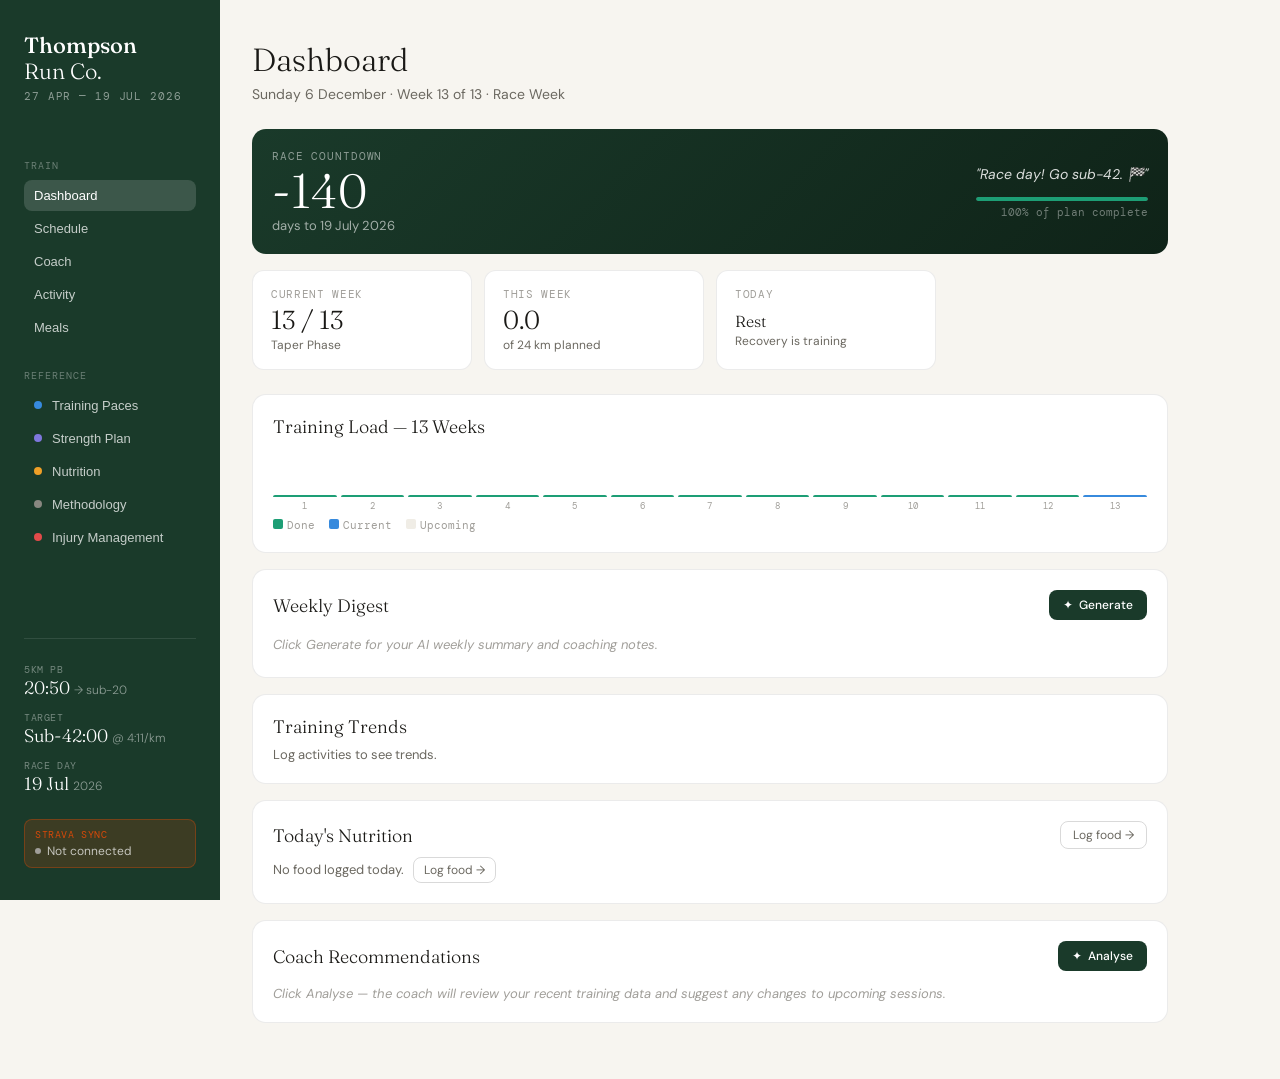
==== commit 9fe05ce0: "Update index.html" ====
--- a/index.html
+++ b/index.html
@@ -49,11 +49,6 @@
     <button class="nav-item" onclick="showPage('nutrition',this)"><span class="nav-dot" style="background:#EF9F27"></span>Nutrition</button>
     <button class="nav-item" onclick="showPage('methodology',this)"><span class="nav-dot" style="background:#888780"></span>Methodology</button>
     <button class="nav-item" onclick="showPage('hamstring',this)"><span class="nav-dot" style="background:#E24B4A"></span>Injury Management</button>
-    <button class="nav-item" onclick="showPage('paces',this)"><span class="nav-dot" style="background:#378ADD"></span>Training Paces</button>
-    <button class="nav-item" onclick="showPage('strength',this)"><span class="nav-dot" style="background:#7F77DD"></span>Strength Plan</button>
-    <button class="nav-item" onclick="showPage('nutrition',this)"><span class="nav-dot" style="background:#EF9F27"></span>Nutrition</button>
-    <button class="nav-item" onclick="showPage('methodology',this)"><span class="nav-dot" style="background:#888780"></span>Methodology</button>
-    <button class="nav-item" onclick="showPage('hamstring',this)"><span class="nav-dot" style="background:#E24B4A"></span>Injury Management</button>
     <div class="sidebar-stats">
       <div class="sidebar-stat"><div class="sidebar-stat-label">5km PB</div><div class="sidebar-stat-val">20:50 <span>→ sub-20</span></div></div>
       <div class="sidebar-stat"><div class="sidebar-stat-label">Target</div><div class="sidebar-stat-val">Sub-42:00 <span>@ 4:11/km</span></div></div>
--- a/style.css
+++ b/style.css
@@ -325,6 +325,7 @@
 .setup-card { background: var(--surface); border: 1px solid var(--border); border-radius: 14px; padding: 24px; margin-bottom: 20px; }
 
 .mobile-more-btn { display: none; } /* shown only in mobile media query */
+.tab-icon { display: none; } /* shown only on mobile */
 @media (max-width: 900px) {
   .coach-layout { grid-template-columns: 1fr; height: auto; }
   .chat-panel { height: 65vh; }
@@ -333,31 +334,70 @@
 @media (max-width: 700px) {
   html, body { overflow-x: hidden; }
   .app { display: block; min-height: 100vh; }
+
+  /* ── Tab bar ── */
   .sidebar {
     position: fixed; bottom: 0; left: 0; right: 0; top: auto;
-    height: 58px; display: flex; flex-direction: row;
-    align-items: stretch; padding: 0; overflow-x: auto; overflow-y: hidden;
-    z-index: 1000; border-top: 1px solid rgba(255,255,255,0.15);
-    box-shadow: 0 -2px 16px rgba(0,0,0,0.3);
-    scrollbar-width: none; -ms-overflow-style: none;
-  }
-  .sidebar::-webkit-scrollbar { display: none; }
+    height: 60px;
+    display: flex; flex-direction: row; align-items: stretch;
+    padding: 0; overflow: hidden;
+    z-index: 1000;
+    background: rgba(20, 45, 30, 0.97);
+    border-top: 1px solid rgba(255,255,255,0.08);
+    box-shadow: 0 -4px 24px rgba(0,0,0,0.25);
+    backdrop-filter: blur(12px);
+    -webkit-backdrop-filter: blur(12px);
+  }
   .logo, .logo-sub, .nav-section, .sidebar-stats, .sidebar-strava { display: none !important; }
+
+  /* Each tab */
   .nav-item {
-    flex: 0 0 auto; width: 64px; flex-direction: column;
-    align-items: center; justify-content: center;
-    padding: 5px 2px 7px; gap: 2px; font-size: 9px;
-    border-radius: 0; margin-bottom: 0; color: rgba(255,255,255,0.45); text-align: center;
-  }
-  .nav-item.active { color: #fff; background: rgba(255,255,255,0.12); font-weight: 600; }
-  .nav-item::before { display: block; font-size: 18px; line-height: 1.2; margin-bottom: 1px; }
-  .nav-item[onclick*="dashboard"]::before   { content: '📊'; }
-  .nav-item[onclick*="schedule"]::before    { content: '📅'; }
-  .nav-item[onclick*="coach"]::before       { content: '💬'; }
-  .nav-item[onclick*="activities"]::before  { content: '🏃'; }
-  .nav-item[onclick*="meals"]::before       { content: '🥗'; }
-
-  /* Hide reference nav items on mobile — they live in the More drawer */
+    flex: 1;
+    flex-direction: column;
+    align-items: center;
+    justify-content: center;
+    padding: 6px 4px 8px;
+    gap: 3px;
+    font-size: 10px;
+    font-weight: 400;
+    letter-spacing: 0.01em;
+    border-radius: 0;
+    margin-bottom: 0;
+    color: rgba(255,255,255,0.4);
+    text-align: center;
+    border: none;
+    background: none;
+    transition: color 0.15s;
+    position: relative;
+  }
+  .nav-item.active {
+    color: #fff;
+    font-weight: 600;
+  }
+  /* Active indicator dot above label */
+  .nav-item.active::after {
+    content: '';
+    position: absolute;
+    top: 5px;
+    left: 50%;
+    transform: translateX(-50%);
+    width: 4px; height: 4px;
+    border-radius: 50%;
+    background: #1D9E75;
+  }
+  /* SVG icon container */
+  .nav-item::before { display: none; } /* kill emoji approach */
+  .tab-icon {
+    width: 22px; height: 22px;
+    display: block;
+    margin: 0 auto;
+    opacity: 0.45;
+    transition: opacity 0.15s;
+    flex-shrink: 0;
+  }
+  .nav-item.active .tab-icon { opacity: 1; }
+
+  /* Hide reference tabs — in More drawer */
   .nav-item[onclick*="paces"],
   .nav-item[onclick*="strength"],
   .nav-item[onclick*="nutrition"],
@@ -365,30 +405,43 @@
   .nav-item[onclick*="hamstring"],
   .nav-section { display: none !important; }
 
-  /* More button */
+  /* More button — matches tab style exactly */
   .mobile-more-btn {
-    flex: 0 0 auto; width: 64px; flex-direction: column;
-    align-items: center; justify-content: center;
-    padding: 5px 2px 7px; gap: 2px; font-size: 9px;
-    border-radius: 0; border: none; background: none;
-    color: rgba(255,255,255,0.45); text-align: center;
-    font-family: var(--sans); cursor: pointer;
-    border-left: 1px solid rgba(255,255,255,0.07);
-  }
-  .mobile-more-btn::before { content: '⋯'; display: block; font-size: 20px; line-height: 1.1; margin-bottom: 1px; }
-  .mobile-more-btn.active-section { color: #fff; background: rgba(255,255,255,0.12); font-weight: 600; }
-
-  /* More drawer buttons */
+    flex: 1;
+    flex-direction: column;
+    align-items: center;
+    justify-content: center;
+    padding: 6px 4px 8px;
+    gap: 3px;
+    font-size: 10px;
+    font-weight: 400;
+    border-radius: 0;
+    border: none;
+    background: none;
+    color: rgba(255,255,255,0.4);
+    text-align: center;
+    font-family: var(--sans);
+    cursor: pointer;
+    transition: color 0.15s;
+  }
+  .mobile-more-btn::before { display: none; }
+  .mobile-more-btn.active-section { color: #fff; font-weight: 600; }
+  .tab-icon { display: block; }
+  .nav-dot { display: none; }
+  .mobile-more-btn { display: flex; }
+  .mobile-more-btn .tab-icon { display: block; }
+
+  /* More drawer */
   .more-drawer-btn {
-    padding: 12px 14px; background: var(--surface2); border: 1px solid var(--border);
-    border-radius: 10px; font-size: 13px; font-family: var(--sans);
+    padding: 14px 16px; background: var(--surface2); border: 1px solid var(--border);
+    border-radius: 12px; font-size: 14px; font-family: var(--sans);
     color: var(--text); cursor: pointer; text-align: left;
-    transition: all 0.15s;
-  }
-  .more-drawer-btn:hover, .more-drawer-btn:active { background: var(--accent-light); border-color: var(--accent); color: var(--accent); }
-  .mobile-more-btn { display: flex; }
-  .nav-item + .nav-item { border-left: 1px solid rgba(255,255,255,0.07); }
-  .main { padding: 1.25rem 1rem calc(58px + 1.5rem); max-width: 100%; width: 100%; }
+    transition: all 0.15s; width: 100%;
+  }
+  .more-drawer-btn:active { background: var(--accent-light); border-color: var(--accent); color: var(--accent); }
+
+  /* Main content */
+  .main { padding: 1.25rem 1rem calc(60px + 1.5rem); max-width: 100%; width: 100%; }
   .page-title { font-size: 22px; }
   .exercise-row { grid-template-columns: 1fr; gap: 6px; }
   .phase-strip { flex-wrap: wrap; }
@@ -406,8 +459,8 @@
 }
 @supports (padding-bottom: env(safe-area-inset-bottom)) {
   @media (max-width: 700px) {
-    .sidebar { height: calc(58px + env(safe-area-inset-bottom)); padding-bottom: env(safe-area-inset-bottom); }
-    .main { padding-bottom: calc(58px + env(safe-area-inset-bottom) + 1.5rem); }
+    .sidebar { height: calc(60px + env(safe-area-inset-bottom)); padding-bottom: env(safe-area-inset-bottom); }
+    .main { padding-bottom: calc(60px + env(safe-area-inset-bottom) + 1.5rem); }
   }
 }
 ::-webkit-scrollbar { width: 5px; }
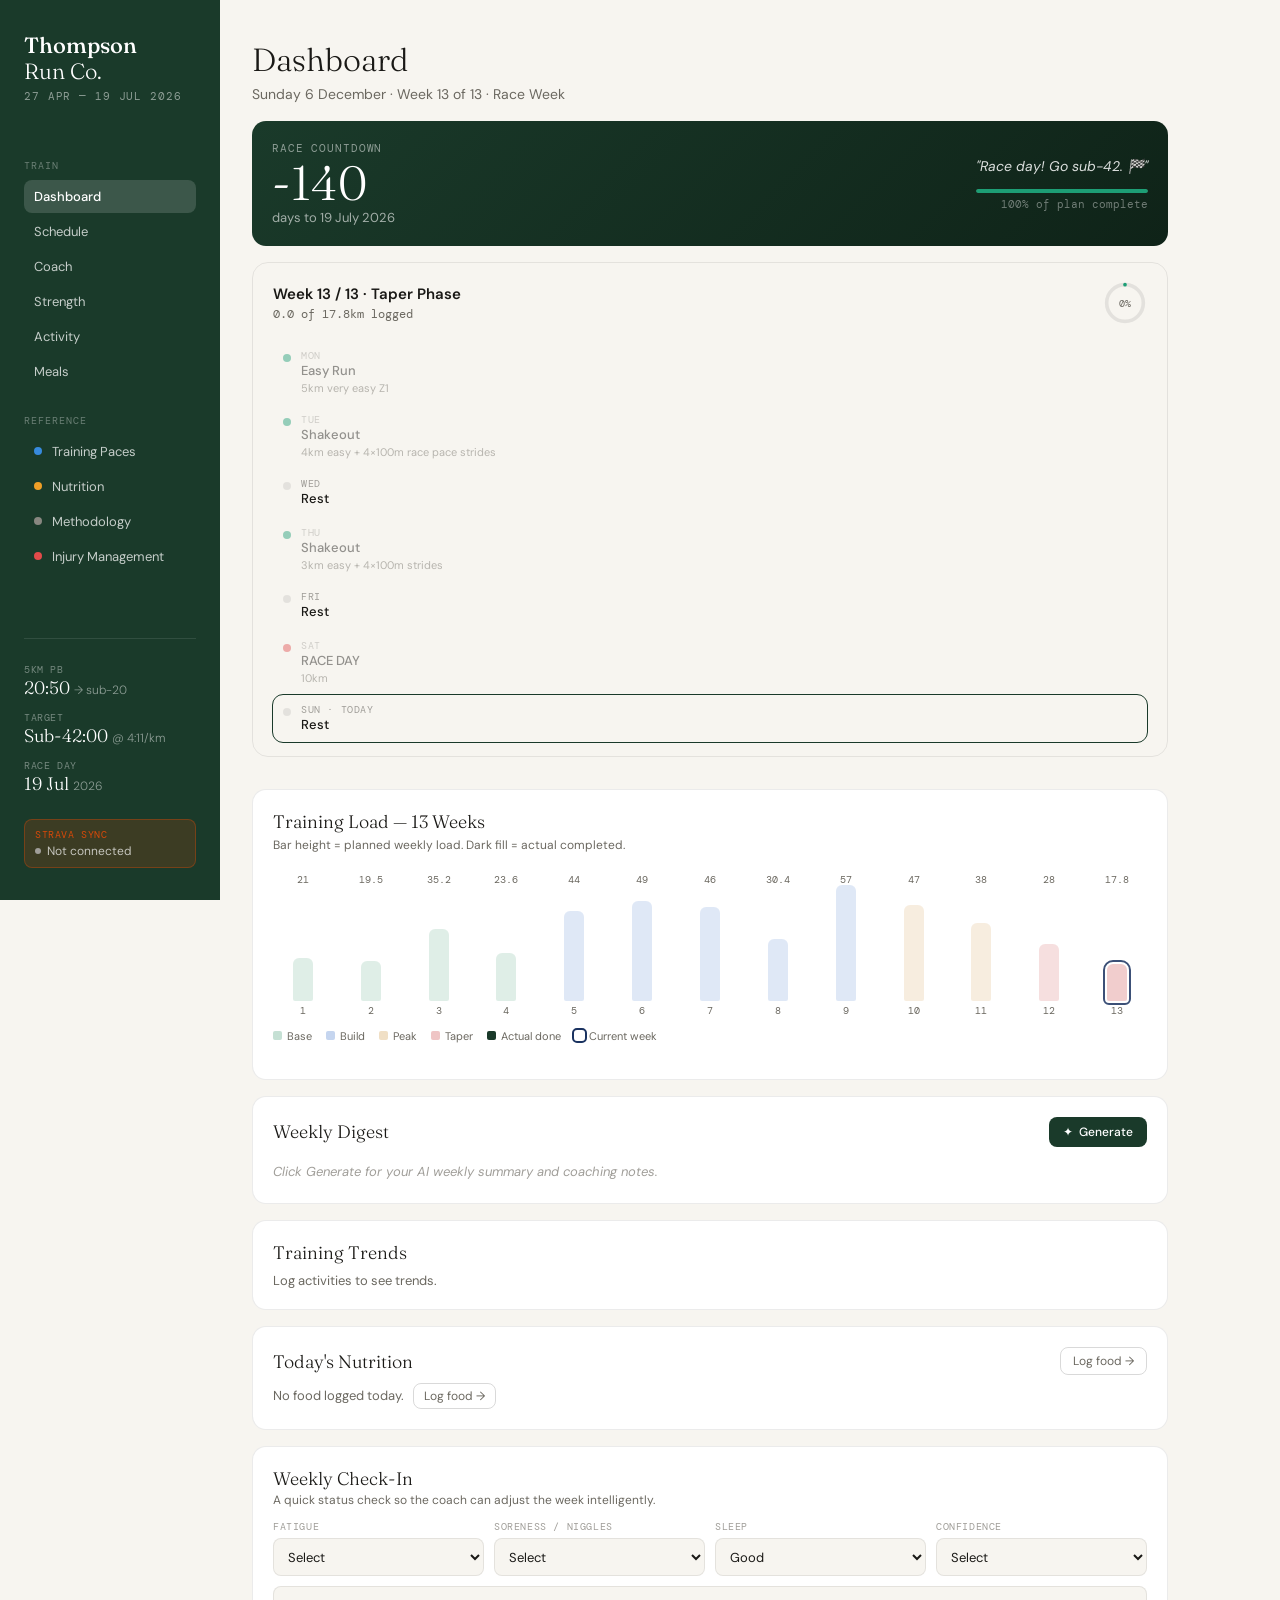
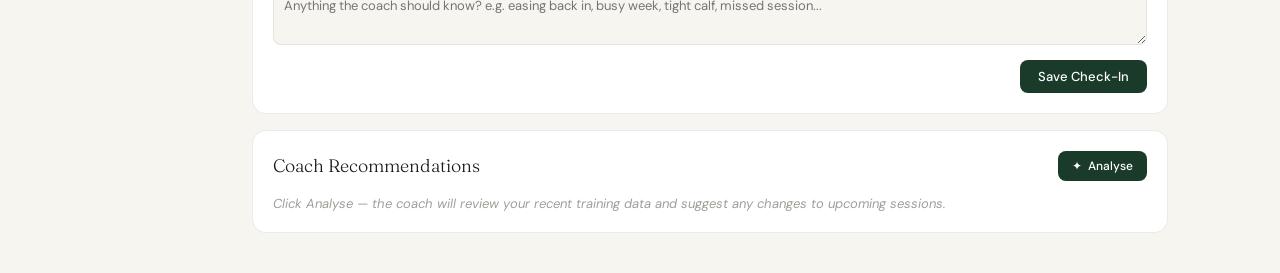
==== commit 90193e69: "Update index.html" ====
--- a/index.html
+++ b/index.html
@@ -30,6 +30,10 @@
       <svg class="tab-icon" viewBox="0 0 24 24" fill="none" stroke="currentColor" stroke-width="1.8" stroke-linecap="round" stroke-linejoin="round"><path d="M21 15a2 2 0 0 1-2 2H7l-4 4V5a2 2 0 0 1 2-2h14a2 2 0 0 1 2 2z"/></svg>
       Coach
     </button>
+    <button class="nav-item" onclick="showPage('strength',this)">
+      <svg class="tab-icon" viewBox="0 0 24 24" fill="none" stroke="currentColor" stroke-width="1.8" stroke-linecap="round" stroke-linejoin="round"><path d="M6.5 6.5h11M6.5 17.5h11M3 12h18M7 3v18M17 3v18"/></svg>
+      Strength
+    </button>
     <button class="nav-item" onclick="showPage('activities',this)">
       <svg class="tab-icon" viewBox="0 0 24 24" fill="none" stroke="currentColor" stroke-width="1.8" stroke-linecap="round" stroke-linejoin="round"><polyline points="22 12 18 12 15 21 9 3 6 12 2 12"/></svg>
       Activity
@@ -45,7 +49,6 @@
     </button>
     <div class="nav-section">Reference</div>
     <button class="nav-item" onclick="showPage('paces',this)"><span class="nav-dot" style="background:#378ADD"></span>Training Paces</button>
-    <button class="nav-item" onclick="showPage('strength',this)"><span class="nav-dot" style="background:#7F77DD"></span>Strength Plan</button>
     <button class="nav-item" onclick="showPage('nutrition',this)"><span class="nav-dot" style="background:#EF9F27"></span>Nutrition</button>
     <button class="nav-item" onclick="showPage('methodology',this)"><span class="nav-dot" style="background:#888780"></span>Methodology</button>
     <button class="nav-item" onclick="showPage('hamstring',this)"><span class="nav-dot" style="background:#E24B4A"></span>Injury Management</button>
@@ -81,7 +84,6 @@
       <div style="font-size:11px;font-family:var(--mono);color:var(--text-faint);letter-spacing:0.08em;text-transform:uppercase;margin-bottom:12px;padding-bottom:8px;border-bottom:1px solid var(--border)">Reference</div>
       <div style="display:flex;flex-direction:column;gap:6px">
         <button class="more-drawer-btn" onclick="showPageFromDrawer('paces')">Training Paces</button>
-        <button class="more-drawer-btn" onclick="showPageFromDrawer('strength')">Strength Plan</button>
         <button class="more-drawer-btn" onclick="showPageFromDrawer('nutrition')">Nutrition</button>
         <button class="more-drawer-btn" onclick="showPageFromDrawer('methodology')">Methodology</button>
         <button class="more-drawer-btn" onclick="showPageFromDrawer('hamstring')">Injury Management</button>
--- a/style.css
+++ b/style.css
@@ -1,356 +1,2704 @@
 @import url('https://fonts.googleapis.com/css2?family=DM+Mono:wght@400;500&family=Fraunces:opsz,wght@9..144,300;9..144,500&family=DM+Sans:wght@300;400;500&display=swap');
 
 :root {
-  --bg: #F7F5F0; --surface: #FFFFFF; --surface2: #F0EDE6;
-  --border: rgba(0,0,0,0.08); --border-strong: rgba(0,0,0,0.15);
-  --text: #1A1916; --text-muted: #6B6860; --text-faint: #A09E99;
-  --accent: #1A3A2A; --accent-light: #E1F0E8;
-  --blue: #1A3260; --blue-light: #E3EAF5;
-  --amber: #7A4A10; --amber-light: #FDF0DC;
-  --red: #8B2020; --red-light: #FCEAEA;
-  --purple: #3D2B6E; --purple-light: #EDEAF8;
-  --strava: #FC4C02; --strava-light: #FFF3EE;
-  --mono: 'DM Mono', monospace; --serif: 'Fraunces', serif; --sans: 'DM Sans', sans-serif;
-}
-* { box-sizing: border-box; margin: 0; padding: 0; }
-html, body { height: 100%; }
-body { background: var(--bg); font-family: var(--sans); color: var(--text); min-height: 100vh; }
-
-.app { display: grid; grid-template-columns: 220px 1fr; min-height: 100vh; }
-.sidebar { background: var(--accent); color: #fff; padding: 2rem 1.5rem; position: sticky; top: 0; height: 100vh; overflow-y: auto; display: flex; flex-direction: column; }
-.main { padding: 2.5rem 2rem; max-width: 980px; }
-.page { display: none; } .page.active { display: block; }
-
-.logo { font-family: var(--serif); font-weight: 300; font-size: 22px; line-height: 1.2; margin-bottom: 0.25rem; color: #fff; }
-.logo span { font-weight: 500; }
-.logo-sub { font-size: 11px; letter-spacing: 0.08em; text-transform: uppercase; color: rgba(255,255,255,0.5); margin-bottom: 2rem; font-family: var(--mono); }
-.nav-section { font-size: 10px; letter-spacing: 0.1em; text-transform: uppercase; color: rgba(255,255,255,0.35); margin: 1.5rem 0 0.5rem; font-family: var(--mono); }
-.nav-item { display: flex; align-items: center; gap: 10px; padding: 8px 10px; border-radius: 8px; cursor: pointer; font-size: 13px; color: rgba(255,255,255,0.75); transition: all 0.15s; margin-bottom: 2px; border: none; background: none; width: 100%; text-align: left; }
-.nav-item:hover { background: rgba(255,255,255,0.08); color: #fff; }
-.nav-item.active { background: rgba(255,255,255,0.15); color: #fff; font-weight: 500; }
-.nav-dot { width: 8px; height: 8px; border-radius: 50%; flex-shrink: 0; }
-.sidebar-stats { margin-top: auto; padding-top: 1.5rem; border-top: 1px solid rgba(255,255,255,0.1); }
-.sidebar-stat { margin-bottom: 12px; }
-.sidebar-stat-label { font-size: 10px; letter-spacing: 0.06em; text-transform: uppercase; color: rgba(255,255,255,0.4); font-family: var(--mono); }
-.sidebar-stat-val { font-size: 18px; font-family: var(--serif); font-weight: 300; color: #fff; }
-.sidebar-stat-val span { font-size: 12px; color: rgba(255,255,255,0.5); font-family: var(--sans); }
-.sidebar-strava { margin-top: 12px; padding: 8px 10px; background: rgba(252,76,2,0.15); border-radius: 8px; border: 1px solid rgba(252,76,2,0.3); }
-.sidebar-strava-label { font-size: 10px; letter-spacing: 0.06em; text-transform: uppercase; color: rgba(252,76,2,0.8); font-family: var(--mono); margin-bottom: 2px; }
-.sidebar-strava-status { font-size: 12px; color: rgba(255,255,255,0.7); display: flex; align-items: center; gap: 6px; }
-.s-dot { width: 6px; height: 6px; border-radius: 50%; background: #A09E99; flex-shrink: 0; }
-.s-dot.on { background: #1D9E75; }
-
-.page-title { font-family: var(--serif); font-weight: 300; font-size: 32px; margin-bottom: 0.25rem; }
-.page-sub { font-size: 14px; color: var(--text-muted); margin-bottom: 2rem; line-height: 1.6; }
-.sec-title { font-family: var(--serif); font-weight: 300; font-size: 20px; margin: 1.75rem 0 0.5rem; }
-.sec-sub { font-size: 13px; color: var(--text-muted); line-height: 1.65; margin-bottom: 1rem; }
-
-/* Buttons */
-.btn-primary { padding: 8px 18px; background: var(--accent); color: #fff; border: none; border-radius: 8px; font-size: 13px; cursor: pointer; font-family: var(--sans); font-weight: 500; transition: all 0.15s; }
-.btn-primary:hover { background: #0F2318; }
-.btn-secondary { padding: 8px 16px; background: transparent; color: var(--text-muted); border: 1px solid var(--border-strong); border-radius: 8px; font-size: 13px; cursor: pointer; font-family: var(--sans); transition: all 0.15s; }
-.btn-secondary:hover { border-color: var(--text); color: var(--text); }
-.text-input { border: 1px solid var(--border-strong); border-radius: 8px; padding: 8px 12px; font-size: 13px; font-family: var(--mono); background: var(--bg); color: var(--text); outline: none; }
-.text-input:focus { border-color: var(--accent); }
-
-/* Alerts */
-.alert { border-radius: 10px; padding: 14px 16px; font-size: 13px; line-height: 1.65; margin-bottom: 1.25rem; }
-.alert-green { background: var(--accent-light); border-left: 3px solid var(--accent); color: var(--accent); }
-.alert-amber { background: var(--amber-light); border-left: 3px solid #EF9F27; color: var(--amber); }
-.alert-blue { background: var(--blue-light); border-left: 3px solid #378ADD; color: var(--blue); }
-.alert-orange { background: var(--strava-light); border-left: 3px solid var(--strava); color: #7A2800; }
-
-/* Cards */
-.info-card { background: var(--surface); border: 1px solid var(--border); border-radius: 12px; padding: 16px 18px; }
-.info-grid { display: grid; grid-template-columns: repeat(auto-fill, minmax(220px, 1fr)); gap: 12px; margin-bottom: 1.5rem; }
-.info-card h4 { font-size: 13px; font-weight: 500; margin-bottom: 6px; }
-.info-card p { font-size: 13px; color: var(--text-muted); line-height: 1.65; }
-
-/* Progress bars */
-.progress-bar-wrap { margin: 16px 0 8px; }
-.progress-label { display: flex; justify-content: space-between; font-size: 12px; color: var(--text-muted); margin-bottom: 6px; }
-.progress-bar { height: 6px; background: var(--surface2); border-radius: 3px; overflow: hidden; }
-.progress-fill { height: 100%; background: #1D9E75; border-radius: 3px; transition: width 0.5s; }
-
-/* Sync */
-.sync-btn { display: inline-flex; align-items: center; gap: 6px; padding: 7px 14px; background: var(--strava); color: #fff; border: none; border-radius: 8px; font-size: 12px; cursor: pointer; font-family: var(--sans); font-weight: 500; transition: all 0.15s; }
-.sync-btn:hover { background: #d43e00; }
-.sync-btn:disabled { opacity: 0.5; cursor: default; }
-@keyframes spin { to { transform: rotate(360deg); } }
-.spin { animation: spin 1s linear infinite; display: inline-block; }
-@keyframes blink { 0%,80%,100% { opacity: 0; } 40% { opacity: 1; } }
-
-/* ── DASHBOARD ── */
-.dash-grid { display: grid; grid-template-columns: repeat(auto-fill, minmax(190px, 1fr)); gap: 12px; margin-bottom: 1.5rem; }
-.dash-stat-card { background: var(--surface); border: 1px solid var(--border); border-radius: 12px; padding: 16px 18px; }
-.dsc-label { font-size: 11px; font-family: var(--mono); color: var(--text-faint); text-transform: uppercase; letter-spacing: 0.06em; margin-bottom: 6px; }
-.dsc-value { font-family: var(--serif); font-weight: 300; font-size: 26px; line-height: 1; }
-.dsc-sub { font-size: 12px; color: var(--text-muted); margin-top: 4px; }
-.dsc-race { color: var(--red); }
-.digest-card { background: var(--surface); border: 1px solid var(--border); border-radius: 14px; padding: 20px; margin-bottom: 16px; }
-.digest-header { display: flex; align-items: center; justify-content: space-between; margin-bottom: 14px; }
-.digest-title { font-family: var(--serif); font-weight: 300; font-size: 18px; }
-.digest-btn { padding: 7px 14px; background: var(--accent); color: #fff; border: none; border-radius: 8px; font-size: 12px; font-family: var(--sans); font-weight: 500; cursor: pointer; display: flex; align-items: center; gap: 6px; }
-.digest-btn:hover { background: #0F2318; }
-.digest-btn:disabled { opacity: 0.5; cursor: default; }
-.digest-content { font-size: 13px; color: var(--text-muted); line-height: 1.75; white-space: pre-wrap; }
-.week-bars { display: flex; gap: 4px; align-items: flex-end; height: 60px; margin: 8px 0 4px; }
-.week-bar-wrap { flex: 1; display: flex; flex-direction: column; align-items: center; gap: 3px; }
-.week-bar { width: 100%; border-radius: 3px 3px 0 0; background: var(--surface2); transition: height 0.4s; min-height: 2px; }
-.week-bar.done { background: #1D9E75; }
-.week-bar.current { background: #378ADD; }
-.week-bar-label { font-size: 9px; font-family: var(--mono); color: var(--text-faint); }
-.trend-row { display: flex; align-items: center; justify-content: space-between; padding: 8px 0; border-bottom: 1px solid var(--border); font-size: 13px; }
-.trend-row:last-child { border-bottom: none; }
-.trend-label { color: var(--text-muted); }
-.trend-val { font-family: var(--mono); font-weight: 500; display: flex; align-items: center; gap: 8px; }
-.trend-flag { font-size: 11px; padding: 2px 8px; border-radius: 10px; font-family: var(--mono); }
-.tf-good { background: var(--accent-light); color: var(--accent); }
-.tf-warn { background: var(--amber-light); color: var(--amber); }
-.tf-info { background: var(--blue-light); color: var(--blue); }
-
-/* ── SCHEDULE ── */
-.phase-strip { display: flex; margin-bottom: 2rem; border-radius: 10px; overflow: hidden; border: 1px solid var(--border); }
-.phase-block { flex: 1; padding: 12px 14px; cursor: pointer; transition: filter 0.15s; }
-.phase-block:hover { filter: brightness(0.95); }
-.ph-label { font-size: 10px; letter-spacing: 0.08em; text-transform: uppercase; font-family: var(--mono); opacity: 0.7; margin-bottom: 2px; }
-.ph-name { font-size: 13px; font-weight: 500; }
-.ph-wks { font-size: 11px; opacity: 0.65; }
-.ph-base { background: #E1F0E8; color: #1A3A2A; }
-.ph-build { background: #E3EAF5; color: #1A3260; }
-.ph-peak { background: #FDF0DC; color: #7A4A10; }
-.ph-taper { background: #FCEAEA; color: #8B2020; }
-.week-filter { display: flex; gap: 6px; flex-wrap: wrap; margin-bottom: 1.25rem; }
-.filter-btn { padding: 5px 14px; border: 1px solid var(--border-strong); border-radius: 20px; background: transparent; font-size: 12px; cursor: pointer; color: var(--text-muted); transition: all 0.15s; font-family: var(--sans); }
-.filter-btn:hover, .filter-btn.active { background: var(--text); color: #fff; border-color: var(--text); }
-.week-card { background: var(--surface); border: 1px solid var(--border); border-radius: 12px; margin-bottom: 10px; overflow: hidden; }
-.week-card.current-week { border: 2px solid #1D9E75; }
-.week-header { display: flex; align-items: center; justify-content: space-between; padding: 14px 18px; cursor: pointer; transition: background 0.15s; }
-.week-header:hover { background: var(--surface2); }
-.week-left { display: flex; align-items: center; gap: 12px; }
-.week-num { font-family: var(--mono); font-size: 12px; color: var(--text-faint); min-width: 48px; }
-.week-title { font-size: 14px; font-weight: 500; }
-.phase-pill { font-size: 10px; font-weight: 500; padding: 3px 9px; border-radius: 20px; letter-spacing: 0.04em; text-transform: uppercase; font-family: var(--mono); }
-.pill-base { background: var(--accent-light); color: var(--accent); }
-.pill-build { background: var(--blue-light); color: var(--blue); }
-.pill-peak { background: var(--amber-light); color: var(--amber); }
-.pill-taper { background: var(--red-light); color: var(--red); }
-.current-badge { font-size: 10px; font-weight: 500; padding: 3px 9px; border-radius: 20px; background: #1D9E75; color: #fff; font-family: var(--mono); }
-.week-right { display: flex; align-items: center; gap: 16px; }
-.week-km { font-family: var(--mono); font-size: 13px; color: var(--text-muted); }
-.week-chevron { font-size: 10px; color: var(--text-faint); transition: transform 0.2s; }
-.week-chevron.open { transform: rotate(180deg); }
-.week-body { display: none; padding: 0 18px 16px; border-top: 1px solid var(--border); }
-.week-body.open { display: block; }
-.week-note { font-size: 13px; color: var(--text-muted); line-height: 1.6; padding: 12px 0 10px; }
-.hamstring-alert { background: #FDF0DC; border-left: 3px solid #EF9F27; border-radius: 0 8px 8px 0; padding: 10px 14px; font-size: 12px; color: #7A4A10; line-height: 1.6; margin-bottom: 12px; }
-.day-grid { display: grid; grid-template-columns: repeat(auto-fill, minmax(155px, 1fr)); gap: 8px; }
-.day-card { border: 1px solid var(--border); border-radius: 8px; padding: 10px 12px; position: relative; }
-.day-card.rest-card { opacity: 0.4; }
-.day-name { font-size: 10px; letter-spacing: 0.08em; text-transform: uppercase; color: var(--text-faint); font-family: var(--mono); margin-bottom: 4px; }
-.day-type { font-size: 13px; font-weight: 500; display: flex; align-items: center; gap: 6px; margin-bottom: 3px; }
-.day-detail { font-size: 12px; color: var(--text-muted); line-height: 1.5; }
-.dot { width: 7px; height: 7px; border-radius: 50%; flex-shrink: 0; }
-.d-easy { background: #1D9E75; } .d-moderate { background: #378ADD; } .d-hard { background: #EF9F27; }
-.d-race { background: #E24B4A; } .d-rest { background: #C0BFBA; } .d-strength { background: #7F77DD; }
-.brief-btn { margin-top: 8px; width: 100%; padding: 5px 10px; background: var(--accent-light); border: 1px solid rgba(26,58,42,0.2); border-radius: 6px; font-size: 11px; color: var(--accent); cursor: pointer; font-family: var(--sans); font-weight: 500; transition: all 0.15s; }
-.brief-btn:hover { background: var(--accent); color: #fff; }
-.activity-overlay { margin-top: 8px; padding: 7px 9px; border-radius: 6px; font-size: 11px; border-left: 2px solid var(--strava); background: var(--strava-light); }
-.activity-overlay.match-great { border-left-color: #1D9E75; background: var(--accent-light); }
-.activity-overlay.match-warn { border-left-color: #EF9F27; background: var(--amber-light); }
-.activity-overlay.match-miss { border-left-color: #E24B4A; background: var(--red-light); }
-.ao-label { font-family: var(--mono); font-size: 10px; color: var(--strava); font-weight: 500; margin-bottom: 3px; }
-.activity-overlay.match-great .ao-label { color: #1D9E75; }
-.activity-overlay.match-warn .ao-label { color: #7A4A10; }
-.activity-overlay.match-miss .ao-label { color: var(--red); }
-.week-summary-bar { display: flex; gap: 16px; padding: 10px 0 8px; font-size: 12px; color: var(--text-muted); border-top: 1px solid var(--border); margin-top: 12px; flex-wrap: wrap; }
-.wsb-item { display: flex; align-items: center; gap: 5px; font-family: var(--mono); }
-.wsb-val { color: var(--text); font-weight: 500; }
-
-/* ── COACH ── */
-.coach-layout { display: grid; grid-template-columns: 1fr 320px; gap: 20px; height: calc(100vh - 120px); }
-.chat-panel { background: var(--surface); border: 1px solid var(--border); border-radius: 14px; display: flex; flex-direction: column; overflow: hidden; }
-.chat-header { padding: 16px 20px; border-bottom: 1px solid var(--border); display: flex; align-items: center; gap: 12px; }
-.coach-avatar { width: 36px; height: 36px; border-radius: 50%; background: var(--accent); display: flex; align-items: center; justify-content: center; font-family: var(--serif); font-size: 14px; color: #fff; flex-shrink: 0; }
-.coach-name { font-size: 14px; font-weight: 500; }
-.coach-status { font-size: 12px; color: var(--text-muted); }
-.coach-status span { color: #1D9E75; }
-.chat-messages { flex: 1; overflow-y: auto; padding: 16px; display: flex; flex-direction: column; gap: 12px; }
-.msg { max-width: 85%; }
-.msg-coach { align-self: flex-start; }
-.msg-user { align-self: flex-end; }
-.msg-bubble { padding: 10px 14px; border-radius: 12px; font-size: 13px; line-height: 1.6; }
-.msg-coach .msg-bubble { background: var(--surface2); border-bottom-left-radius: 4px; }
-.msg-user .msg-bubble { background: var(--accent); color: #fff; border-bottom-right-radius: 4px; }
-.msg-label { font-size: 11px; color: var(--text-faint); margin-bottom: 3px; font-family: var(--mono); }
-.msg-user .msg-label { text-align: right; }
-.chat-input-area { padding: 12px 16px; border-top: 1px solid var(--border); display: flex; gap: 8px; align-items: flex-end; }
-.chat-input { flex: 1; border: 1px solid var(--border-strong); border-radius: 10px; padding: 10px 14px; font-size: 13px; font-family: var(--sans); color: var(--text); background: var(--bg); resize: none; min-height: 40px; max-height: 120px; outline: none; }
-.chat-input:focus { border-color: var(--accent); }
-.send-btn { padding: 10px 16px; background: var(--accent); color: #fff; border: none; border-radius: 10px; cursor: pointer; font-size: 13px; font-family: var(--sans); font-weight: 500; transition: all 0.15s; flex-shrink: 0; }
-.send-btn:hover { background: #0F2318; }
-.send-btn:disabled { opacity: 0.5; cursor: default; }
-.quick-prompts { padding: 8px 16px 0; display: flex; gap: 6px; flex-wrap: wrap; }
-.qp-btn { padding: 5px 12px; background: var(--bg); border: 1px solid var(--border-strong); border-radius: 20px; font-size: 12px; color: var(--text-muted); cursor: pointer; font-family: var(--sans); transition: all 0.15s; white-space: nowrap; }
-.qp-btn:hover { border-color: var(--accent); color: var(--accent); background: var(--accent-light); }
-.coach-side { display: flex; flex-direction: column; gap: 14px; overflow-y: auto; }
-.side-card { background: var(--surface); border: 1px solid var(--border); border-radius: 12px; padding: 16px; }
-.side-card-title { font-size: 11px; font-weight: 500; letter-spacing: 0.06em; text-transform: uppercase; font-family: var(--mono); color: var(--text-faint); margin-bottom: 12px; }
-.today-session { padding: 12px; background: var(--accent-light); border-radius: 8px; border-left: 3px solid var(--accent); }
-.today-session .ts-day { font-size: 11px; font-family: var(--mono); color: var(--accent); margin-bottom: 2px; }
-.today-session .ts-type { font-size: 14px; font-weight: 500; color: var(--accent); }
-.today-session .ts-detail { font-size: 12px; color: #3A6A4A; margin-top: 3px; line-height: 1.5; }
-.stat-row { display: flex; justify-content: space-between; align-items: baseline; padding: 6px 0; border-bottom: 1px solid var(--border); font-size: 13px; }
-.stat-row:last-child { border-bottom: none; }
-.stat-label { color: var(--text-muted); font-size: 12px; }
-.stat-val { font-family: var(--mono); font-weight: 500; font-size: 13px; }
-.stat-good { color: #1D9E75; } .stat-warn { color: #EF9F27; }
-.thinking { display: flex; align-items: center; gap: 6px; padding: 10px 14px; background: var(--surface2); border-radius: 12px; border-bottom-left-radius: 4px; font-size: 13px; color: var(--text-muted); }
-.thinking-dots span { animation: blink 1.4s infinite both; display: inline-block; }
-.thinking-dots span:nth-child(2) { animation-delay: 0.2s; }
-.thinking-dots span:nth-child(3) { animation-delay: 0.4s; }
-
-/* ── ACTIVITIES ── */
-.connection-status { display: flex; align-items: center; gap: 8px; font-size: 13px; padding: 10px 14px; border-radius: 8px; margin-top: 8px; }
-.cs-connected { background: var(--accent-light); color: var(--accent); }
-.cs-disconnected { background: var(--surface2); color: var(--text-muted); }
-.status-dot { width: 8px; height: 8px; border-radius: 50%; flex-shrink: 0; }
-.sd-on { background: #1D9E75; } .sd-off { background: var(--text-faint); }
-.activity-card { background: var(--surface); border: 1px solid var(--border); border-radius: 12px; padding: 14px 16px; margin-bottom: 10px; }
-.act-icon { width: 40px; height: 40px; border-radius: 10px; background: var(--strava-light); display: flex; align-items: center; justify-content: center; font-size: 20px; flex-shrink: 0; }
-.act-name { font-size: 14px; font-weight: 500; margin-bottom: 3px; }
-.act-meta { font-size: 12px; color: var(--text-muted); font-family: var(--mono); }
-.act-stats { display: flex; gap: 16px; }
-.act-stat { text-align: right; }
-.act-stat-val { font-family: var(--mono); font-size: 15px; font-weight: 500; }
-.act-stat-label { font-size: 11px; color: var(--text-faint); }
-.match-badge { display: inline-flex; align-items: center; gap: 5px; padding: 4px 10px; border-radius: 20px; font-size: 11px; font-family: var(--mono); }
-.mb-great { background: var(--accent-light); color: var(--accent); }
-.mb-ok { background: var(--amber-light); color: var(--amber); }
-.mb-miss { background: var(--red-light); color: var(--red); }
-.mb-unmatched { background: var(--surface2); color: var(--text-faint); }
-.run-note-input { width: 100%; border: 1px solid var(--border-strong); border-radius: 6px; padding: 6px 9px; font-size: 12px; font-family: var(--sans); background: var(--bg); color: var(--text); outline: none; resize: none; line-height: 1.5; margin-top: 8px; }
-.run-note-input:focus { border-color: var(--accent); }
-.run-note-saved { font-size: 10px; color: #1D9E75; font-family: var(--mono); margin-top: 3px; opacity: 0; transition: opacity 0.3s; }
-.run-note-saved.show { opacity: 1; }
-.input-row { display: flex; gap: 8px; margin-top: 8px; flex-wrap: wrap; }
-
-/* ── STRENGTH ── */
-.strength-tracker { background: var(--surface); border: 1px solid var(--border); border-radius: 14px; padding: 20px; margin-bottom: 24px; }
-.st-header { display: flex; align-items: center; justify-content: space-between; margin-bottom: 16px; }
-.st-exercise { border: 1px solid var(--border); border-radius: 10px; margin-bottom: 10px; overflow: hidden; }
-.st-ex-header { display: flex; align-items: center; justify-content: space-between; padding: 10px 14px; background: var(--surface2); cursor: pointer; }
-.st-ex-name { font-size: 13px; font-weight: 500; }
-.st-ex-target { font-size: 11px; color: var(--text-muted); font-family: var(--mono); }
-.st-ex-body { padding: 12px 14px; display: none; }
-.st-ex-body.open { display: block; }
-.st-set-row { display: grid; grid-template-columns: 28px 1fr 1fr 1fr; gap: 8px; align-items: center; margin-bottom: 8px; }
-.st-set-label { font-size: 11px; font-family: var(--mono); color: var(--text-faint); text-align: center; }
-.st-input { border: 1px solid var(--border-strong); border-radius: 6px; padding: 6px 8px; font-size: 13px; font-family: var(--mono); background: var(--bg); color: var(--text); outline: none; width: 100%; text-align: center; }
-.st-input:focus { border-color: var(--accent); }
-.st-col-label { font-size: 10px; color: var(--text-faint); text-align: center; letter-spacing: 0.05em; text-transform: uppercase; font-family: var(--mono); }
-.st-notes { width: 100%; border: 1px solid var(--border-strong); border-radius: 6px; padding: 7px 10px; font-size: 12px; font-family: var(--sans); background: var(--bg); color: var(--text); outline: none; resize: none; margin-top: 4px; }
-.st-notes:focus { border-color: var(--accent); }
-.st-saved { font-size: 11px; color: #1D9E75; font-family: var(--mono); opacity: 0; transition: opacity 0.3s; }
-.st-saved.show { opacity: 1; }
-.st-complete-btn { width: 100%; margin-top: 12px; padding: 10px; background: var(--accent); color: #fff; border: none; border-radius: 8px; font-size: 13px; font-weight: 500; cursor: pointer; font-family: var(--sans); transition: all 0.15s; }
-.st-complete-btn:hover { background: #0F2318; }
-.st-hist-entry { background: var(--surface2); border-radius: 8px; margin-bottom: 8px; overflow: hidden; }
-.st-hist-header { display: flex; align-items: center; justify-content: space-between; padding: 10px 14px; cursor: pointer; }
-.st-hist-header:hover { background: rgba(0,0,0,0.04); }
-.st-hist-date { font-family: var(--mono); color: var(--text-faint); font-size: 11px; }
-.st-hist-summary { font-size: 12px; color: var(--text-muted); margin-top: 2px; }
-.st-hist-body { display: none; padding: 0 14px 12px; border-top: 1px solid var(--border); }
-.st-hist-body.open { display: block; }
-.st-hist-ex { margin-top: 10px; }
-.st-hist-ex-name { font-size: 12px; font-weight: 500; margin-bottom: 4px; }
-.st-hist-sets { display: flex; gap: 6px; flex-wrap: wrap; margin-bottom: 4px; }
-.st-hist-set { background: var(--surface); border: 1px solid var(--border); border-radius: 6px; padding: 4px 8px; font-size: 11px; font-family: var(--mono); }
-.st-hist-note { font-size: 11px; color: var(--text-muted); font-style: italic; margin-top: 2px; }
-.st-hist-delete { font-size: 11px; color: var(--red); background: none; border: none; cursor: pointer; padding: 2px 6px; }
-.hsring-badge { display: inline-block; font-size: 10px; background: #FDF0DC; color: #7A4A10; padding: 2px 8px; border-radius: 10px; font-family: var(--mono); margin-left: 6px; vertical-align: middle; }
-.exercise-list { display: flex; flex-direction: column; gap: 8px; margin-bottom: 1.5rem; }
-.exercise-row { background: var(--surface); border: 1px solid var(--border); border-radius: 10px; padding: 14px 16px; display: grid; grid-template-columns: 1fr 130px 1fr; gap: 12px; align-items: start; }
-.exercise-name { font-size: 13px; font-weight: 500; }
-.exercise-sets { font-family: var(--mono); font-size: 12px; color: var(--text-muted); }
-.exercise-why { font-size: 12px; color: var(--text-muted); line-height: 1.5; }
-
-/* ── MEALS ── */
-.meal-input-card { background: var(--surface); border: 1px solid var(--border); border-radius: 14px; padding: 20px; margin-bottom: 16px; }
-.meal-tabs { display: flex; gap: 4px; margin-bottom: 16px; background: var(--surface2); border-radius: 8px; padding: 3px; }
-.meal-tab { flex: 1; padding: 7px; text-align: center; border: none; background: transparent; font-size: 12px; font-family: var(--sans); color: var(--text-muted); border-radius: 6px; cursor: pointer; transition: all 0.15s; }
-.meal-tab.active { background: var(--surface); color: var(--text); font-weight: 500; box-shadow: 0 1px 3px rgba(0,0,0,0.1); }
-.meal-textarea { width: 100%; border: 1px solid var(--border-strong); border-radius: 8px; padding: 10px 12px; font-size: 13px; font-family: var(--sans); background: var(--bg); color: var(--text); outline: none; resize: none; line-height: 1.5; margin-bottom: 8px; }
-.meal-textarea:focus { border-color: var(--accent); }
-.meal-log-btn { padding: 10px 20px; background: var(--accent); color: #fff; border: none; border-radius: 8px; font-size: 13px; font-family: var(--sans); font-weight: 500; cursor: pointer; transition: all 0.15s; }
-.meal-log-btn:hover { background: #0F2318; }
-.meal-log-btn:disabled { opacity: 0.5; cursor: default; }
-.macro-bars { display: grid; grid-template-columns: 1fr 1fr 1fr; gap: 12px; margin-bottom: 8px; }
-.macro-bar-label { display: flex; justify-content: space-between; font-size: 11px; color: var(--text-muted); margin-bottom: 4px; }
-.macro-bar-label span:last-child { font-family: var(--mono); font-weight: 500; color: var(--text); }
-.macro-bar-track { height: 6px; background: var(--surface2); border-radius: 3px; overflow: hidden; }
-.macro-bar-fill { height: 100%; border-radius: 3px; transition: width 0.5s; }
-.mbf-protein { background: #1D9E75; } .mbf-carbs { background: #378ADD; } .mbf-fat { background: #EF9F27; }
-.meal-entry { background: var(--surface2); border-radius: 10px; margin-bottom: 8px; overflow: hidden; }
-.meal-entry-header { display: flex; align-items: center; gap: 8px; padding: 10px 14px; }
-.meal-entry-time { font-size: 10px; font-family: var(--mono); color: var(--text-faint); }
-.meal-entry-type { font-size: 11px; padding: 2px 8px; border-radius: 10px; font-family: var(--mono); font-weight: 500; }
-.met-breakfast { background: var(--amber-light); color: var(--amber); }
-.met-lunch { background: var(--blue-light); color: var(--blue); }
-.met-dinner { background: var(--accent-light); color: var(--accent); }
-.met-snack { background: var(--purple-light); color: var(--purple); }
-.meal-entry-text { font-size: 13px; padding: 0 14px 6px; }
-.meal-entry-macros { display: flex; gap: 14px; padding: 6px 14px 10px; font-size: 11px; font-family: var(--mono); color: var(--text-muted); border-top: 1px solid var(--border); }
-.meal-delete { margin-left: auto; font-size: 11px; color: var(--text-faint); background: none; border: none; cursor: pointer; }
-.meal-delete:hover { color: var(--red); }
-.parsing-indicator { font-size: 12px; color: var(--text-faint); font-style: italic; padding: 4px 0; }
-
-/* ── DATA TABLE ── */
-.data-table { width: 100%; border-collapse: collapse; font-size: 13px; margin-bottom: 1.5rem; }
-.data-table th { text-align: left; font-weight: 500; font-size: 11px; letter-spacing: 0.06em; text-transform: uppercase; font-family: var(--mono); color: var(--text-faint); padding: 8px 14px; border-bottom: 1px solid var(--border); background: var(--surface2); }
-.data-table td { padding: 11px 14px; border-bottom: 1px solid var(--border); }
-.data-table tr:last-child td { border-bottom: none; }
-.data-table tr:hover td { background: var(--surface2); }
-.pace-val { font-family: var(--mono); font-weight: 500; }
-
-/* ── TIMELINE ── */
-.timeline { display: flex; flex-direction: column; gap: 0; position: relative; padding-left: 28px; }
-.timeline::before { content: ''; position: absolute; left: 8px; top: 8px; bottom: 8px; width: 1px; background: var(--border); }
-.tl-item { position: relative; padding-bottom: 20px; }
-.tl-dot { position: absolute; left: -24px; top: 4px; width: 10px; height: 10px; border-radius: 50%; border: 2px solid var(--surface); }
-.tl-title { font-size: 13px; font-weight: 500; margin-bottom: 3px; }
-.tl-body { font-size: 13px; color: var(--text-muted); line-height: 1.6; }
-
-/* ── PACES ── */
-.setup-card { background: var(--surface); border: 1px solid var(--border); border-radius: 14px; padding: 24px; margin-bottom: 20px; }
-
-.mobile-more-btn { display: none; } /* shown only in mobile media query */
-.tab-icon { display: none; } /* shown only on mobile */
+  --bg: #F7F5F0;
+  --surface: #FFFFFF;
+  --surface2: #F0EDE6;
+  --border: rgba(0, 0, 0, 0.08);
+  --border-strong: rgba(0, 0, 0, 0.15);
+  --text: #1A1916;
+  --text-muted: #6B6860;
+  --text-faint: #A09E99;
+  --accent: #1A3A2A;
+  --accent-light: #E1F0E8;
+  --blue: #1A3260;
+  --blue-light: #E3EAF5;
+  --amber: #7A4A10;
+  --amber-light: #FDF0DC;
+  --red: #8B2020;
+  --red-light: #FCEAEA;
+  --purple: #3D2B6E;
+  --purple-light: #EDEAF8;
+  --strava: #FC4C02;
+  --strava-light: #FFF3EE;
+  --mono: 'DM Mono', monospace;
+  --serif: 'Fraunces', serif;
+  --sans: 'DM Sans', sans-serif;
+}
+
+* {
+  box-sizing: border-box;
+  margin: 0;
+  padding: 0;
+}
+
+html,
+body {
+  height: 100%;
+}
+
+body {
+  background: var(--bg);
+  font-family: var(--sans);
+  color: var(--text);
+  min-height: 100vh;
+}
+
+/* ─────────────────────────────────────────
+   APP LAYOUT
+   ───────────────────────────────────────── */
+
+.app {
+  display: grid;
+  grid-template-columns: 220px 1fr;
+  min-height: 100vh;
+}
+
+.sidebar {
+  background: var(--accent);
+  color: #fff;
+  padding: 2rem 1.5rem;
+  position: sticky;
+  top: 0;
+  height: 100vh;
+  overflow-y: auto;
+  display: flex;
+  flex-direction: column;
+}
+
+.main {
+  padding: 2.5rem 2rem;
+  max-width: 980px;
+}
+
+.page {
+  display: none;
+}
+
+.page.active {
+  display: block;
+}
+
+/* ─────────────────────────────────────────
+   SIDEBAR
+   ───────────────────────────────────────── */
+
+.logo {
+  font-family: var(--serif);
+  font-weight: 300;
+  font-size: 22px;
+  line-height: 1.2;
+  margin-bottom: 0.25rem;
+  color: #fff;
+}
+
+.logo span {
+  font-weight: 500;
+}
+
+.logo-sub {
+  font-size: 11px;
+  letter-spacing: 0.08em;
+  text-transform: uppercase;
+  color: rgba(255, 255, 255, 0.5);
+  margin-bottom: 2rem;
+  font-family: var(--mono);
+}
+
+.nav-section {
+  font-size: 10px;
+  letter-spacing: 0.1em;
+  text-transform: uppercase;
+  color: rgba(255, 255, 255, 0.35);
+  margin: 1.5rem 0 0.5rem;
+  font-family: var(--mono);
+}
+
+.nav-item {
+  display: flex;
+  align-items: center;
+  gap: 10px;
+  padding: 8px 10px;
+  border-radius: 8px;
+  cursor: pointer;
+  font-size: 13px;
+  color: rgba(255, 255, 255, 0.75);
+  transition: all 0.15s;
+  margin-bottom: 2px;
+  border: none;
+  background: none;
+  width: 100%;
+  text-align: left;
+  font-family: var(--sans);
+}
+
+.nav-item:hover {
+  background: rgba(255, 255, 255, 0.08);
+  color: #fff;
+}
+
+.nav-item.active {
+  background: rgba(255, 255, 255, 0.15);
+  color: #fff;
+  font-weight: 500;
+}
+
+.nav-dot {
+  width: 8px;
+  height: 8px;
+  border-radius: 50%;
+  flex-shrink: 0;
+}
+
+.sidebar-stats {
+  margin-top: auto;
+  padding-top: 1.5rem;
+  border-top: 1px solid rgba(255, 255, 255, 0.1);
+}
+
+.sidebar-stat {
+  margin-bottom: 12px;
+}
+
+.sidebar-stat-label {
+  font-size: 10px;
+  letter-spacing: 0.06em;
+  text-transform: uppercase;
+  color: rgba(255, 255, 255, 0.4);
+  font-family: var(--mono);
+}
+
+.sidebar-stat-val {
+  font-size: 18px;
+  font-family: var(--serif);
+  font-weight: 300;
+  color: #fff;
+}
+
+.sidebar-stat-val span {
+  font-size: 12px;
+  color: rgba(255, 255, 255, 0.5);
+  font-family: var(--sans);
+}
+
+.sidebar-strava {
+  margin-top: 12px;
+  padding: 8px 10px;
+  background: rgba(252, 76, 2, 0.15);
+  border-radius: 8px;
+  border: 1px solid rgba(252, 76, 2, 0.3);
+}
+
+.sidebar-strava-label {
+  font-size: 10px;
+  letter-spacing: 0.06em;
+  text-transform: uppercase;
+  color: rgba(252, 76, 2, 0.8);
+  font-family: var(--mono);
+  margin-bottom: 2px;
+}
+
+.sidebar-strava-status {
+  font-size: 12px;
+  color: rgba(255, 255, 255, 0.7);
+  display: flex;
+  align-items: center;
+  gap: 6px;
+}
+
+.s-dot {
+  width: 6px;
+  height: 6px;
+  border-radius: 50%;
+  background: #A09E99;
+  flex-shrink: 0;
+}
+
+.s-dot.on {
+  background: #1D9E75;
+}
+
+/* ─────────────────────────────────────────
+   TYPE
+   ───────────────────────────────────────── */
+
+.page-title {
+  font-family: var(--serif);
+  font-weight: 300;
+  font-size: 32px;
+  margin-bottom: 0.25rem;
+}
+
+.page-sub {
+  font-size: 14px;
+  color: var(--text-muted);
+  margin-bottom: 2rem;
+  line-height: 1.6;
+}
+
+.sec-title {
+  font-family: var(--serif);
+  font-weight: 300;
+  font-size: 20px;
+  margin: 1.75rem 0 0.5rem;
+}
+
+.sec-sub {
+  font-size: 13px;
+  color: var(--text-muted);
+  line-height: 1.65;
+  margin-bottom: 1rem;
+}
+
+/* ─────────────────────────────────────────
+   SHARED UI
+   ───────────────────────────────────────── */
+
+.btn-primary {
+  padding: 8px 18px;
+  background: var(--accent);
+  color: #fff;
+  border: none;
+  border-radius: 8px;
+  font-size: 13px;
+  cursor: pointer;
+  font-family: var(--sans);
+  font-weight: 500;
+  transition: all 0.15s;
+}
+
+.btn-primary:hover {
+  background: #0F2318;
+}
+
+.btn-primary:disabled {
+  opacity: 0.5;
+  cursor: default;
+}
+
+.btn-secondary {
+  padding: 8px 16px;
+  background: transparent;
+  color: var(--text-muted);
+  border: 1px solid var(--border-strong);
+  border-radius: 8px;
+  font-size: 13px;
+  cursor: pointer;
+  font-family: var(--sans);
+  transition: all 0.15s;
+}
+
+.btn-secondary:hover {
+  border-color: var(--text);
+  color: var(--text);
+}
+
+.text-input {
+  border: 1px solid var(--border-strong);
+  border-radius: 8px;
+  padding: 8px 12px;
+  font-size: 13px;
+  font-family: var(--mono);
+  background: var(--bg);
+  color: var(--text);
+  outline: none;
+}
+
+.text-input:focus {
+  border-color: var(--accent);
+}
+
+.alert {
+  border-radius: 10px;
+  padding: 14px 16px;
+  font-size: 13px;
+  line-height: 1.65;
+  margin-bottom: 1.25rem;
+}
+
+.alert-green {
+  background: var(--accent-light);
+  border-left: 3px solid var(--accent);
+  color: var(--accent);
+}
+
+.alert-amber {
+  background: var(--amber-light);
+  border-left: 3px solid #EF9F27;
+  color: var(--amber);
+}
+
+.alert-blue {
+  background: var(--blue-light);
+  border-left: 3px solid #378ADD;
+  color: var(--blue);
+}
+
+.alert-orange {
+  background: var(--strava-light);
+  border-left: 3px solid var(--strava);
+  color: #7A2800;
+}
+
+.info-card,
+.setup-card,
+.digest-card,
+.dash-stat-card,
+.side-card {
+  background: var(--surface);
+  border: 1px solid var(--border);
+}
+
+.info-card {
+  border-radius: 12px;
+  padding: 16px 18px;
+}
+
+.setup-card {
+  border-radius: 14px;
+  padding: 24px;
+  margin-bottom: 20px;
+}
+
+.info-grid {
+  display: grid;
+  grid-template-columns: repeat(auto-fill, minmax(220px, 1fr));
+  gap: 12px;
+  margin-bottom: 1.5rem;
+}
+
+.info-card h4 {
+  font-size: 13px;
+  font-weight: 500;
+  margin-bottom: 6px;
+}
+
+.info-card p {
+  font-size: 13px;
+  color: var(--text-muted);
+  line-height: 1.65;
+}
+
+.progress-bar-wrap {
+  margin: 16px 0 8px;
+}
+
+.progress-label {
+  display: flex;
+  justify-content: space-between;
+  font-size: 12px;
+  color: var(--text-muted);
+  margin-bottom: 6px;
+}
+
+.progress-bar {
+  height: 6px;
+  background: var(--surface2);
+  border-radius: 3px;
+  overflow: hidden;
+}
+
+.progress-fill {
+  height: 100%;
+  background: #1D9E75;
+  border-radius: 3px;
+  transition: width 0.5s;
+}
+
+.sync-btn {
+  display: inline-flex;
+  align-items: center;
+  gap: 6px;
+  padding: 7px 14px;
+  background: var(--strava);
+  color: #fff;
+  border: none;
+  border-radius: 8px;
+  font-size: 12px;
+  cursor: pointer;
+  font-family: var(--sans);
+  font-weight: 500;
+  transition: all 0.15s;
+}
+
+.sync-btn:hover {
+  background: #d43e00;
+}
+
+.sync-btn:disabled {
+  opacity: 0.5;
+  cursor: default;
+}
+
+@keyframes spin {
+  to {
+    transform: rotate(360deg);
+  }
+}
+
+.spin {
+  animation: spin 1s linear infinite;
+  display: inline-block;
+}
+
+@keyframes blink {
+  0%,
+  80%,
+  100% {
+    opacity: 0;
+  }
+
+  40% {
+    opacity: 1;
+  }
+}
+
+/* ─────────────────────────────────────────
+   DASHBOARD
+   ───────────────────────────────────────── */
+
+.dashboard-stack {
+  display: flex;
+  flex-direction: column;
+  gap: 16px;
+}
+
+.dashboard-stack .page-sub {
+  margin-bottom: 0;
+}
+
+.dashboard-stack .digest-card {
+  margin-bottom: 0 !important;
+}
+
+.dash-grid {
+  display: grid;
+  grid-template-columns: repeat(auto-fill, minmax(190px, 1fr));
+  gap: 12px;
+  margin-bottom: 0 !important;
+}
+
+.dash-stat-card {
+  border-radius: 12px;
+  padding: 16px 18px;
+}
+
+.dsc-label {
+  font-size: 11px;
+  font-family: var(--mono);
+  color: var(--text-faint);
+  text-transform: uppercase;
+  letter-spacing: 0.06em;
+  margin-bottom: 6px;
+}
+
+.dsc-value {
+  font-family: var(--serif);
+  font-weight: 300;
+  font-size: 26px;
+  line-height: 1;
+}
+
+.dsc-sub {
+  font-size: 12px;
+  color: var(--text-muted);
+  margin-top: 4px;
+}
+
+.dsc-race {
+  color: var(--red);
+}
+
+.digest-card {
+  border-radius: 14px;
+  padding: 20px;
+  margin-bottom: 16px;
+}
+
+.digest-header {
+  display: flex;
+  align-items: center;
+  justify-content: space-between;
+  gap: 12px;
+  margin-bottom: 14px;
+}
+
+.digest-title {
+  font-family: var(--serif);
+  font-weight: 300;
+  font-size: 18px;
+}
+
+.digest-btn {
+  padding: 7px 14px;
+  background: var(--accent);
+  color: #fff;
+  border: none;
+  border-radius: 8px;
+  font-size: 12px;
+  font-family: var(--sans);
+  font-weight: 500;
+  cursor: pointer;
+  display: flex;
+  align-items: center;
+  gap: 6px;
+}
+
+.digest-btn:hover {
+  background: #0F2318;
+}
+
+.digest-btn:disabled {
+  opacity: 0.5;
+  cursor: default;
+}
+
+.digest-content {
+  font-size: 13px;
+  color: var(--text-muted);
+  line-height: 1.75;
+  white-space: pre-wrap;
+}
+
+/* Training load */
+
+.load-chart,
+.load-chart-v2 {
+  width: 100%;
+  margin: 8px 0 16px;
+}
+
+.load-chart-bars {
+  display: flex;
+  gap: 3px;
+  align-items: flex-end;
+  height: 100px;
+}
+
+.load-bar-wrap {
+  flex: 1;
+  display: flex;
+  flex-direction: column;
+  align-items: center;
+  cursor: pointer;
+}
+
+.load-bar-wrap:hover .load-bar-planned {
+  opacity: 0.8;
+}
+
+.load-bar-planned {
+  width: 100%;
+  border-radius: 3px 3px 0 0;
+  transition: all 0.4s;
+  min-height: 3px;
+  position: relative;
+}
+
+.load-bar-actual {
+  position: absolute;
+  bottom: 0;
+  left: 0;
+  right: 0;
+  border-radius: 3px 3px 0 0;
+  opacity: 0.9;
+}
+
+.load-bar-label,
+.load-bar-km {
+  font-size: 9px;
+  font-family: var(--mono);
+  color: var(--text-faint);
+}
+
+.load-bar-label {
+  margin-top: 4px;
+}
+
+.load-bar-km {
+  margin-bottom: 2px;
+}
+
+.load-phase-base {
+  background: #C5E0D4;
+}
+
+.load-phase-build {
+  background: #C5D5EF;
+}
+
+.load-phase-peak {
+  background: #F0DFC5;
+}
+
+.load-phase-taper {
+  background: #EFC5C5;
+}
+
+.load-bar-wrap.is-current .load-bar-planned {
+  outline: 2px solid #378ADD;
+  outline-offset: 1px;
+}
+
+.load-chart-legend {
+  display: flex;
+  gap: 16px;
+  flex-wrap: wrap;
+  font-size: 11px;
+  color: var(--text-faint);
+  font-family: var(--mono);
+}
+
+.load-legend-item {
+  display: flex;
+  align-items: center;
+  gap: 5px;
+}
+
+.load-legend-dot {
+  width: 10px;
+  height: 10px;
+  border-radius: 2px;
+}
+
+/* Trends */
+
+.week-bars {
+  display: flex;
+  gap: 4px;
+  align-items: flex-end;
+  height: 60px;
+  margin: 8px 0 4px;
+}
+
+.week-bar-wrap {
+  flex: 1;
+  display: flex;
+  flex-direction: column;
+  align-items: center;
+  gap: 3px;
+}
+
+.week-bar {
+  width: 100%;
+  border-radius: 3px 3px 0 0;
+  background: var(--surface2);
+  transition: height 0.4s;
+  min-height: 2px;
+}
+
+.week-bar.done {
+  background: #1D9E75;
+}
+
+.week-bar.current {
+  background: #378ADD;
+}
+
+.week-bar-label {
+  font-size: 9px;
+  font-family: var(--mono);
+  color: var(--text-faint);
+}
+
+.trend-row {
+  display: flex;
+  align-items: center;
+  justify-content: space-between;
+  gap: 10px;
+  padding: 8px 0;
+  border-bottom: 1px solid var(--border);
+  font-size: 13px;
+}
+
+.trend-row:last-child {
+  border-bottom: none;
+}
+
+.trend-label {
+  color: var(--text-muted);
+}
+
+.trend-val {
+  font-family: var(--mono);
+  font-weight: 500;
+  display: flex;
+  align-items: center;
+  gap: 8px;
+}
+
+.trend-flag {
+  font-size: 11px;
+  padding: 2px 8px;
+  border-radius: 10px;
+  font-family: var(--mono);
+}
+
+.tf-good {
+  background: var(--accent-light);
+  color: var(--accent);
+}
+
+.tf-warn {
+  background: var(--amber-light);
+  color: var(--amber);
+}
+
+.tf-info {
+  background: var(--blue-light);
+  color: var(--blue);
+}
+
+/* Weekly check-in */
+
+.checkin-grid {
+  display: grid;
+  grid-template-columns: repeat(auto-fit, minmax(160px, 1fr));
+  gap: 10px;
+  margin-bottom: 10px;
+}
+
+.checkin-field label {
+  display: block;
+  font-family: var(--mono);
+  font-size: 10px;
+  letter-spacing: 0.06em;
+  text-transform: uppercase;
+  color: var(--text-faint);
+  margin-bottom: 5px;
+}
+
+.checkin-input,
+.checkin-notes {
+  width: 100%;
+  border: 1px solid var(--border);
+  background: var(--bg);
+  color: var(--text);
+  border-radius: 8px;
+  font-family: var(--sans);
+  font-size: 13px;
+}
+
+.checkin-input {
+  height: 38px;
+  padding: 0 10px;
+}
+
+.checkin-notes {
+  resize: vertical;
+  min-height: 44px;
+  padding: 10px;
+  line-height: 1.4;
+}
+
+.checkin-input:focus,
+.checkin-notes:focus {
+  outline: none;
+  border-color: var(--accent);
+}
+
+/* ─────────────────────────────────────────
+   SCHEDULE
+   ───────────────────────────────────────── */
+
+.phase-strip {
+  display: flex;
+  margin-bottom: 2rem;
+  border-radius: 10px;
+  overflow: hidden;
+  border: 1px solid var(--border);
+}
+
+.phase-block {
+  flex: 1;
+  padding: 12px 14px;
+  cursor: pointer;
+  transition: filter 0.15s;
+}
+
+.phase-block:hover {
+  filter: brightness(0.95);
+}
+
+.ph-label {
+  font-size: 10px;
+  letter-spacing: 0.08em;
+  text-transform: uppercase;
+  font-family: var(--mono);
+  opacity: 0.7;
+  margin-bottom: 2px;
+}
+
+.ph-name {
+  font-size: 13px;
+  font-weight: 500;
+}
+
+.ph-wks {
+  font-size: 11px;
+  opacity: 0.65;
+}
+
+.ph-base {
+  background: #E1F0E8;
+  color: #1A3A2A;
+}
+
+.ph-build {
+  background: #E3EAF5;
+  color: #1A3260;
+}
+
+.ph-peak {
+  background: #FDF0DC;
+  color: #7A4A10;
+}
+
+.ph-taper {
+  background: #FCEAEA;
+  color: #8B2020;
+}
+
+.week-filter {
+  display: flex;
+  gap: 6px;
+  flex-wrap: wrap;
+  margin-bottom: 1.25rem;
+}
+
+.filter-btn {
+  padding: 5px 14px;
+  border: 1px solid var(--border-strong);
+  border-radius: 20px;
+  background: transparent;
+  font-size: 12px;
+  cursor: pointer;
+  color: var(--text-muted);
+  transition: all 0.15s;
+  font-family: var(--sans);
+}
+
+.filter-btn:hover,
+.filter-btn.active {
+  background: var(--text);
+  color: #fff;
+  border-color: var(--text);
+}
+
+.week-card {
+  background: var(--surface);
+  border: 1px solid var(--border);
+  border-radius: 12px;
+  margin-bottom: 10px;
+  overflow: hidden;
+}
+
+.week-card.current-week {
+  border: 2px solid #1D9E75;
+}
+
+.week-header {
+  display: flex;
+  align-items: center;
+  justify-content: space-between;
+  gap: 12px;
+  padding: 14px 18px;
+  cursor: pointer;
+  transition: background 0.15s;
+}
+
+.week-header:hover {
+  background: var(--surface2);
+}
+
+.week-left {
+  display: flex;
+  align-items: center;
+  gap: 12px;
+  flex-wrap: wrap;
+}
+
+.week-num {
+  font-family: var(--mono);
+  font-size: 12px;
+  color: var(--text-faint);
+  min-width: 48px;
+}
+
+.week-title {
+  font-size: 14px;
+  font-weight: 500;
+}
+
+.phase-pill {
+  font-size: 10px;
+  font-weight: 500;
+  padding: 3px 9px;
+  border-radius: 20px;
+  letter-spacing: 0.04em;
+  text-transform: uppercase;
+  font-family: var(--mono);
+}
+
+.pill-base {
+  background: var(--accent-light);
+  color: var(--accent);
+}
+
+.pill-build {
+  background: var(--blue-light);
+  color: var(--blue);
+}
+
+.pill-peak {
+  background: var(--amber-light);
+  color: var(--amber);
+}
+
+.pill-taper {
+  background: var(--red-light);
+  color: var(--red);
+}
+
+.current-badge {
+  font-size: 10px;
+  font-weight: 500;
+  padding: 3px 9px;
+  border-radius: 20px;
+  background: #1D9E75;
+  color: #fff;
+  font-family: var(--mono);
+}
+
+.week-right {
+  display: flex;
+  align-items: center;
+  gap: 16px;
+}
+
+.week-km {
+  font-family: var(--mono);
+  font-size: 13px;
+  color: var(--text-muted);
+}
+
+.week-chevron {
+  font-size: 10px;
+  color: var(--text-faint);
+  transition: transform 0.2s;
+}
+
+.week-chevron.open {
+  transform: rotate(180deg);
+}
+
+.week-body {
+  display: none;
+  padding: 0 18px 16px;
+  border-top: 1px solid var(--border);
+}
+
+.week-body.open {
+  display: block;
+}
+
+.week-note {
+  font-size: 13px;
+  color: var(--text-muted);
+  line-height: 1.6;
+  padding: 12px 0 10px;
+}
+
+.hamstring-alert {
+  background: #FDF0DC;
+  border-left: 3px solid #EF9F27;
+  border-radius: 0 8px 8px 0;
+  padding: 10px 14px;
+  font-size: 12px;
+  color: #7A4A10;
+  line-height: 1.6;
+  margin-bottom: 12px;
+}
+
+.day-grid {
+  display: grid;
+  grid-template-columns: repeat(auto-fill, minmax(155px, 1fr));
+  gap: 8px;
+}
+
+.day-card {
+  border: 1px solid var(--border);
+  border-radius: 8px;
+  padding: 10px 12px;
+  position: relative;
+}
+
+.day-card.rest-card {
+  opacity: 0.4;
+}
+
+.day-name {
+  font-size: 10px;
+  letter-spacing: 0.08em;
+  text-transform: uppercase;
+  color: var(--text-faint);
+  font-family: var(--mono);
+  margin-bottom: 4px;
+}
+
+.day-type {
+  font-size: 13px;
+  font-weight: 500;
+  display: flex;
+  align-items: center;
+  gap: 6px;
+  margin-bottom: 3px;
+}
+
+.day-detail {
+  font-size: 12px;
+  color: var(--text-muted);
+  line-height: 1.5;
+}
+
+.dot {
+  width: 7px;
+  height: 7px;
+  border-radius: 50%;
+  flex-shrink: 0;
+}
+
+.d-easy {
+  background: #1D9E75;
+}
+
+.d-moderate {
+  background: #378ADD;
+}
+
+.d-hard {
+  background: #EF9F27;
+}
+
+.d-race {
+  background: #E24B4A;
+}
+
+.d-rest {
+  background: #C0BFBA;
+}
+
+.d-strength {
+  background: #7F77DD;
+}
+
+.brief-btn {
+  margin-top: 8px;
+  width: 100%;
+  padding: 5px 10px;
+  background: var(--accent-light);
+  border: 1px solid rgba(26, 58, 42, 0.2);
+  border-radius: 6px;
+  font-size: 11px;
+  color: var(--accent);
+  cursor: pointer;
+  font-family: var(--sans);
+  font-weight: 500;
+  transition: all 0.15s;
+}
+
+.brief-btn:hover {
+  background: var(--accent);
+  color: #fff;
+}
+
+.activity-overlay {
+  margin-top: 8px;
+  padding: 7px 9px;
+  border-radius: 6px;
+  font-size: 11px;
+  border-left: 2px solid var(--strava);
+  background: var(--strava-light);
+}
+
+.activity-overlay.match-great {
+  border-left-color: #1D9E75;
+  background: var(--accent-light);
+}
+
+.activity-overlay.match-warn {
+  border-left-color: #EF9F27;
+  background: var(--amber-light);
+}
+
+.activity-overlay.match-miss {
+  border-left-color: #E24B4A;
+  background: var(--red-light);
+}
+
+.ao-label {
+  font-family: var(--mono);
+  font-size: 10px;
+  color: var(--strava);
+  font-weight: 500;
+  margin-bottom: 3px;
+}
+
+.activity-overlay.match-great .ao-label {
+  color: #1D9E75;
+}
+
+.activity-overlay.match-warn .ao-label {
+  color: #7A4A10;
+}
+
+.activity-overlay.match-miss .ao-label {
+  color: var(--red);
+}
+
+.week-summary-bar {
+  display: flex;
+  gap: 16px;
+  padding: 10px 0 8px;
+  font-size: 12px;
+  color: var(--text-muted);
+  border-top: 1px solid var(--border);
+  margin-top: 12px;
+  flex-wrap: wrap;
+}
+
+.wsb-item {
+  display: flex;
+  align-items: center;
+  gap: 5px;
+  font-family: var(--mono);
+}
+
+.wsb-val {
+  color: var(--text);
+  font-weight: 500;
+}
+
+/* ─────────────────────────────────────────
+   COACH
+   ───────────────────────────────────────── */
+
+.coach-layout {
+  display: grid;
+  grid-template-columns: 1fr 320px;
+  gap: 20px;
+  height: calc(100vh - 120px);
+}
+
+.chat-panel {
+  background: var(--surface);
+  border: 1px solid var(--border);
+  border-radius: 14px;
+  display: flex;
+  flex-direction: column;
+  overflow: hidden;
+}
+
+.chat-header {
+  padding: 16px 20px;
+  border-bottom: 1px solid var(--border);
+  display: flex;
+  align-items: center;
+  gap: 12px;
+}
+
+.coach-avatar {
+  width: 36px;
+  height: 36px;
+  border-radius: 50%;
+  background: var(--accent);
+  display: flex;
+  align-items: center;
+  justify-content: center;
+  font-family: var(--serif);
+  font-size: 14px;
+  color: #fff;
+  flex-shrink: 0;
+}
+
+.coach-name {
+  font-size: 14px;
+  font-weight: 500;
+}
+
+.coach-status {
+  font-size: 12px;
+  color: var(--text-muted);
+}
+
+.coach-status span {
+  color: #1D9E75;
+}
+
+.chat-messages {
+  flex: 1;
+  overflow-y: auto;
+  padding: 16px;
+  display: flex;
+  flex-direction: column;
+  gap: 12px;
+}
+
+.msg {
+  max-width: 85%;
+}
+
+.msg-coach {
+  align-self: flex-start;
+}
+
+.msg-user {
+  align-self: flex-end;
+}
+
+.msg-bubble {
+  padding: 10px 14px;
+  border-radius: 12px;
+  font-size: 13px;
+  line-height: 1.6;
+}
+
+.msg-coach .msg-bubble {
+  background: var(--surface2);
+  border-bottom-left-radius: 4px;
+}
+
+.msg-user .msg-bubble {
+  background: var(--accent);
+  color: #fff;
+  border-bottom-right-radius: 4px;
+}
+
+.msg-label {
+  font-size: 11px;
+  color: var(--text-faint);
+  margin-bottom: 3px;
+  font-family: var(--mono);
+}
+
+.msg-user .msg-label {
+  text-align: right;
+}
+
+.chat-input-area {
+  padding: 12px 16px;
+  border-top: 1px solid var(--border);
+  display: flex;
+  gap: 8px;
+  align-items: flex-end;
+}
+
+.chat-input {
+  flex: 1;
+  border: 1px solid var(--border-strong);
+  border-radius: 10px;
+  padding: 10px 14px;
+  font-size: 13px;
+  font-family: var(--sans);
+  color: var(--text);
+  background: var(--bg);
+  resize: none;
+  min-height: 40px;
+  max-height: 120px;
+  outline: none;
+}
+
+.chat-input:focus {
+  border-color: var(--accent);
+}
+
+.send-btn {
+  padding: 10px 16px;
+  background: var(--accent);
+  color: #fff;
+  border: none;
+  border-radius: 10px;
+  cursor: pointer;
+  font-size: 13px;
+  font-family: var(--sans);
+  font-weight: 500;
+  transition: all 0.15s;
+  flex-shrink: 0;
+}
+
+.send-btn:hover {
+  background: #0F2318;
+}
+
+.send-btn:disabled {
+  opacity: 0.5;
+  cursor: default;
+}
+
+.quick-prompts {
+  padding: 8px 16px 0;
+  display: flex;
+  gap: 6px;
+  flex-wrap: wrap;
+}
+
+.qp-btn {
+  padding: 5px 12px;
+  background: var(--bg);
+  border: 1px solid var(--border-strong);
+  border-radius: 20px;
+  font-size: 12px;
+  color: var(--text-muted);
+  cursor: pointer;
+  font-family: var(--sans);
+  transition: all 0.15s;
+  white-space: nowrap;
+}
+
+.qp-btn:hover {
+  border-color: var(--accent);
+  color: var(--accent);
+  background: var(--accent-light);
+}
+
+.coach-side {
+  display: flex;
+  flex-direction: column;
+  gap: 14px;
+  overflow-y: auto;
+}
+
+.side-card {
+  border-radius: 12px;
+  padding: 16px;
+}
+
+.side-card-title {
+  font-size: 11px;
+  font-weight: 500;
+  letter-spacing: 0.06em;
+  text-transform: uppercase;
+  font-family: var(--mono);
+  color: var(--text-faint);
+  margin-bottom: 12px;
+}
+
+.today-session {
+  padding: 12px;
+  background: var(--accent-light);
+  border-radius: 8px;
+  border-left: 3px solid var(--accent);
+}
+
+.today-session .ts-day {
+  font-size: 11px;
+  font-family: var(--mono);
+  color: var(--accent);
+  margin-bottom: 2px;
+}
+
+.today-session .ts-type {
+  font-size: 14px;
+  font-weight: 500;
+  color: var(--accent);
+}
+
+.today-session .ts-detail {
+  font-size: 12px;
+  color: #3A6A4A;
+  margin-top: 3px;
+  line-height: 1.5;
+}
+
+.stat-row {
+  display: flex;
+  justify-content: space-between;
+  align-items: baseline;
+  padding: 6px 0;
+  border-bottom: 1px solid var(--border);
+  font-size: 13px;
+}
+
+.stat-row:last-child {
+  border-bottom: none;
+}
+
+.stat-label {
+  color: var(--text-muted);
+  font-size: 12px;
+}
+
+.stat-val {
+  font-family: var(--mono);
+  font-weight: 500;
+  font-size: 13px;
+}
+
+.stat-good {
+  color: #1D9E75;
+}
+
+.stat-warn {
+  color: #EF9F27;
+}
+
+.thinking {
+  display: flex;
+  align-items: center;
+  gap: 6px;
+  padding: 10px 14px;
+  background: var(--surface2);
+  border-radius: 12px;
+  border-bottom-left-radius: 4px;
+  font-size: 13px;
+  color: var(--text-muted);
+}
+
+.thinking-dots span {
+  animation: blink 1.4s infinite both;
+  display: inline-block;
+}
+
+.thinking-dots span:nth-child(2) {
+  animation-delay: 0.2s;
+}
+
+.thinking-dots span:nth-child(3) {
+  animation-delay: 0.4s;
+}
+
+/* ─────────────────────────────────────────
+   ACTIVITIES
+   ───────────────────────────────────────── */
+
+.connection-status {
+  display: flex;
+  align-items: center;
+  gap: 8px;
+  font-size: 13px;
+  padding: 10px 14px;
+  border-radius: 8px;
+  margin-top: 8px;
+}
+
+.cs-connected {
+  background: var(--accent-light);
+  color: var(--accent);
+}
+
+.cs-disconnected {
+  background: var(--surface2);
+  color: var(--text-muted);
+}
+
+.status-dot {
+  width: 8px;
+  height: 8px;
+  border-radius: 50%;
+  flex-shrink: 0;
+}
+
+.sd-on {
+  background: #1D9E75;
+}
+
+.sd-off {
+  background: var(--text-faint);
+}
+
+#activities-list {
+  display: grid;
+  gap: 16px;
+}
+
+.activity-card {
+  position: relative;
+  background: var(--surface);
+  border: 1px solid var(--border);
+  border-radius: 16px;
+  padding: 0;
+  overflow: hidden;
+}
+
+.activity-card-header {
+  display: grid;
+  grid-template-columns: 48px 1fr auto;
+  gap: 14px;
+  align-items: start;
+  padding: 20px 22px 16px;
+}
+
+.act-icon {
+  width: 48px;
+  height: 48px;
+  border-radius: 14px;
+  background: var(--strava-light);
+  display: flex;
+  align-items: center;
+  justify-content: center;
+  font-size: 22px;
+  flex-shrink: 0;
+}
+
+.activity-card-main {
+  min-width: 0;
+}
+
+.act-name {
+  font-size: 20px;
+  line-height: 1.2;
+  font-weight: 500;
+  color: var(--text);
+  margin-bottom: 5px;
+}
+
+.act-meta {
+  font-size: 12px;
+  color: var(--text-muted);
+  font-family: var(--mono);
+}
+
+.activity-badges {
+  display: flex;
+  align-items: center;
+  flex-wrap: wrap;
+  gap: 8px;
+  margin-top: 9px;
+}
+
+.match-badge {
+  display: inline-flex;
+  align-items: center;
+  gap: 5px;
+  padding: 4px 10px;
+  border-radius: 999px;
+  font-size: 11px;
+  font-family: var(--mono);
+}
+
+.mb-great {
+  background: var(--accent-light);
+  color: var(--accent);
+}
+
+.mb-ok {
+  background: var(--amber-light);
+  color: var(--amber);
+}
+
+.mb-miss {
+  background: var(--red-light);
+  color: var(--red);
+}
+
+.mb-unmatched {
+  background: var(--surface2);
+  color: var(--text-faint);
+}
+
+.input-row {
+  display: flex;
+  gap: 8px;
+  margin-top: 8px;
+  flex-wrap: wrap;
+}
+
+.run-note-input {
+  width: 100%;
+  border: 1px solid var(--border-strong);
+  border-radius: 6px;
+  padding: 6px 9px;
+  font-size: 12px;
+  font-family: var(--sans);
+  background: var(--bg);
+  color: var(--text);
+  outline: none;
+  resize: none;
+  line-height: 1.5;
+  margin-top: 8px;
+}
+
+.run-note-input:focus {
+  border-color: var(--accent);
+}
+
+.run-note-saved {
+  font-size: 10px;
+  color: #1D9E75;
+  font-family: var(--mono);
+  margin-top: 3px;
+  opacity: 0;
+  transition: opacity 0.3s;
+}
+
+.run-note-saved.show {
+  opacity: 1;
+}
+
+/* Activity metrics */
+
+.activity-metrics {
+  display: grid;
+  grid-template-columns: repeat(4, minmax(0, 1fr));
+  gap: 10px;
+  padding: 16px 22px;
+  background: var(--bg);
+  border-top: 1px solid var(--border);
+  border-bottom: 1px solid var(--border);
+}
+
+.activity-metric {
+  min-width: 0;
+  background: var(--surface);
+  border: 1px solid var(--border);
+  border-radius: 12px;
+  padding: 12px 14px;
+}
+
+.activity-metric-label {
+  font-family: var(--mono);
+  font-size: 10px;
+  letter-spacing: 0.06em;
+  text-transform: uppercase;
+  color: var(--text-faint);
+  margin-bottom: 6px;
+}
+
+.activity-metric-value {
+  font-family: var(--serif);
+  font-size: 26px;
+  font-weight: 300;
+  color: var(--text);
+  line-height: 1;
+  white-space: nowrap;
+}
+
+.activity-metric-value span,
+.activity-metric-value small {
+  font-family: var(--sans);
+  font-size: 13px;
+  color: var(--text-muted);
+  margin-left: 3px;
+}
+
+/* Activity debrief */
+
+.activity-debrief {
+  margin: 18px 22px 0;
+  border-radius: 14px;
+  border: 1px solid var(--border);
+  padding: 16px 18px;
+}
+
+.activity-debrief.ad-confirmed {
+  background: var(--accent-light);
+  border-color: rgba(26, 58, 42, 0.18);
+}
+
+.activity-debrief.ad-empty {
+  display: flex;
+  align-items: center;
+  justify-content: space-between;
+  gap: 16px;
+  background: var(--bg);
+  color: var(--text-muted);
+  font-size: 13px;
+}
+
+.ad-header {
+  display: flex;
+  align-items: center;
+  justify-content: space-between;
+  gap: 12px;
+  font-family: var(--mono);
+  font-size: 11px;
+  color: var(--text-faint);
+  text-transform: uppercase;
+  letter-spacing: 0.06em;
+  margin-bottom: 10px;
+}
+
+.ad-confirmed-badge {
+  display: inline-flex;
+  align-items: center;
+  padding: 3px 9px;
+  border-radius: 999px;
+  background: var(--accent);
+  color: #fff;
+  font-family: var(--mono);
+  font-size: 10px;
+  letter-spacing: 0.04em;
+  text-transform: uppercase;
+}
+
+.ad-session-title {
+  font-size: 16px;
+  font-weight: 500;
+  color: var(--accent);
+  margin-bottom: 8px;
+}
+
+.ad-summary {
+  font-size: 13px;
+  color: var(--text);
+  line-height: 1.6;
+}
+
+.ad-segments {
+  display: grid;
+  grid-template-columns: repeat(auto-fit, minmax(120px, 1fr));
+  gap: 8px;
+  margin-top: 12px;
+}
+
+.ad-segment {
+  background: rgba(255, 255, 255, 0.7);
+  border: 1px solid var(--border);
+  border-radius: 10px;
+  padding: 9px 10px;
+}
+
+.ad-seg-label {
+  font-size: 10px;
+  font-family: var(--mono);
+  color: var(--text-faint);
+  text-transform: uppercase;
+  margin-bottom: 4px;
+}
+
+.ad-seg-val {
+  font-family: var(--serif);
+  font-size: 22px;
+  font-weight: 300;
+  line-height: 1;
+}
+
+.ad-seg-sub {
+  font-size: 11px;
+  color: var(--text-muted);
+  margin-top: 3px;
+}
+
+.ad-metrics {
+  display: flex;
+  flex-wrap: wrap;
+  gap: 6px;
+  margin-top: 12px;
+}
+
+.ad-metrics span {
+  font-size: 11px;
+  font-family: var(--mono);
+  color: var(--accent);
+  background: rgba(255, 255, 255, 0.65);
+  border: 1px solid rgba(26, 58, 42, 0.08);
+  padding: 4px 9px;
+  border-radius: 999px;
+}
+
+/* Debrief editor */
+
+.debrief-editor {
+  margin: 14px 22px 0;
+  padding: 16px;
+  border: 1px solid var(--border);
+  border-radius: 14px;
+  background: var(--bg);
+}
+
+.debrief-editor-title {
+  font-family: var(--mono);
+  font-size: 11px;
+  letter-spacing: 0.06em;
+  text-transform: uppercase;
+  color: var(--text-faint);
+  margin-bottom: 10px;
+}
+
+.debrief-textarea {
+  width: 100%;
+  min-height: 96px;
+  resize: vertical;
+  border: 1px solid var(--border-strong);
+  border-radius: 10px;
+  padding: 10px 12px;
+  background: var(--surface);
+  color: var(--text);
+  font-family: var(--sans);
+  font-size: 13px;
+  line-height: 1.5;
+  outline: none;
+}
+
+.debrief-meta-grid,
+.debrief-quick-grid {
+  display: grid;
+  grid-template-columns: repeat(auto-fit, minmax(160px, 1fr));
+  gap: 8px;
+  margin-top: 10px;
+}
+
+.debrief-input {
+  height: 38px;
+  border: 1px solid var(--border-strong);
+  border-radius: 10px;
+  padding: 0 10px;
+  background: var(--surface);
+  color: var(--text);
+  font-family: var(--sans);
+  font-size: 13px;
+  outline: none;
+}
+
+.debrief-textarea:focus,
+.debrief-input:focus {
+  border-color: var(--accent);
+}
+
+.debrief-scale-row,
+.debrief-scale {
+  margin-top: 12px;
+}
+
+.debrief-scale {
+  border: 1px solid var(--border-strong);
+  border-radius: 8px;
+  padding: 8px 10px;
+  background: var(--surface);
+}
+
+.debrief-scale-label {
+  font-family: var(--mono);
+  font-size: 10px;
+  letter-spacing: 0.06em;
+  text-transform: uppercase;
+  color: var(--text-faint);
+  margin-bottom: 7px;
+}
+
+.debrief-scale-label span {
+  display: block;
+  margin-top: 3px;
+  font-family: var(--sans);
+  font-size: 12px;
+  letter-spacing: 0;
+  text-transform: none;
+  color: var(--text-muted);
+}
+
+.debrief-scale-buttons {
+  display: flex;
+  flex-wrap: wrap;
+  gap: 6px;
+}
+
+.debrief-scale-btn {
+  min-width: 32px;
+  height: 30px;
+  border: 1px solid var(--border);
+  border-radius: 8px;
+  background: var(--surface);
+  color: var(--text-muted);
+  font-family: var(--mono);
+  font-size: 12px;
+  cursor: pointer;
+}
+
+.debrief-scale-btn:hover {
+  border-color: var(--accent);
+  color: var(--accent);
+}
+
+.debrief-scale-btn.active {
+  background: var(--accent);
+  border-color: var(--accent);
+  color: #fff;
+}
+
+.debrief-actions {
+  display: flex;
+  justify-content: flex-end;
+  gap: 8px;
+  margin-top: 14px;
+}
+
+/* Session notes */
+
+.session-log-wrap {
+  margin: 18px 22px 22px;
+  padding-top: 14px;
+  border-top: 1px solid var(--border);
+}
+
+.log-entry {
+  display: flex;
+  gap: 10px;
+  padding: 8px 0;
+  border-bottom: 1px solid var(--border);
+}
+
+.log-entry:last-child {
+  border-bottom: none;
+}
+
+.log-avatar {
+  width: 28px;
+  height: 28px;
+  border-radius: 50%;
+  background: var(--accent);
+  color: #fff;
+  display: flex;
+  align-items: center;
+  justify-content: center;
+  font-size: 12px;
+  font-weight: 600;
+  flex-shrink: 0;
+  font-family: var(--serif);
+}
+
+.log-body {
+  flex: 1;
+  min-width: 0;
+}
+
+.log-meta {
+  font-size: 11px;
+  color: var(--text-faint);
+  font-family: var(--mono);
+  margin-bottom: 3px;
+}
+
+.log-text {
+  font-size: 13px;
+  color: var(--text);
+  line-height: 1.5;
+}
+
+.log-delete {
+  font-size: 11px;
+  color: var(--text-faint);
+  background: none;
+  border: none;
+  cursor: pointer;
+  padding: 2px 4px;
+  flex-shrink: 0;
+}
+
+.log-delete:hover {
+  color: var(--red);
+}
+
+.log-empty {
+  font-size: 12px;
+  color: var(--text-faint);
+  font-style: italic;
+  padding: 6px 0;
+}
+
+.log-input-row {
+  display: grid;
+  grid-template-columns: 1fr auto;
+  gap: 8px;
+  align-items: end;
+  margin-top: 10px;
+}
+
+.log-textarea {
+  width: 100%;
+  min-height: 40px;
+  max-height: 100px;
+  resize: none;
+  border: 1px solid var(--border-strong);
+  border-radius: 10px;
+  padding: 9px 11px;
+  font-size: 13px;
+  font-family: var(--sans);
+  background: var(--surface);
+  color: var(--text);
+  outline: none;
+  line-height: 1.5;
+}
+
+.log-textarea:focus {
+  border-color: var(--accent);
+}
+
+.log-submit {
+  min-height: 40px;
+  padding: 8px 14px;
+  background: var(--accent);
+  color: #fff;
+  border: none;
+  border-radius: 10px;
+  font-size: 12px;
+  font-family: var(--sans);
+  font-weight: 500;
+  cursor: pointer;
+  white-space: nowrap;
+}
+
+.log-submit:hover {
+  background: #0F2318;
+}
+
+.log-submit:disabled {
+  opacity: 0.5;
+  cursor: default;
+}
+
+/* ─────────────────────────────────────────
+   STRENGTH
+   ───────────────────────────────────────── */
+
+.strength-tracker {
+  background: var(--surface);
+  border: 1px solid var(--border);
+  border-radius: 14px;
+  padding: 20px;
+  margin-bottom: 24px;
+}
+
+.st-header {
+  display: flex;
+  align-items: center;
+  justify-content: space-between;
+  margin-bottom: 16px;
+}
+
+.st-exercise {
+  border: 1px solid var(--border);
+  border-radius: 10px;
+  margin-bottom: 10px;
+  overflow: hidden;
+}
+
+.st-ex-header {
+  display: flex;
+  align-items: center;
+  justify-content: space-between;
+  padding: 10px 14px;
+  background: var(--surface2);
+  cursor: pointer;
+}
+
+.st-ex-name {
+  font-size: 13px;
+  font-weight: 500;
+}
+
+.st-ex-target {
+  font-size: 11px;
+  color: var(--text-muted);
+  font-family: var(--mono);
+}
+
+.st-ex-body {
+  padding: 12px 14px;
+  display: none;
+}
+
+.st-ex-body.open {
+  display: block;
+}
+
+.st-set-row {
+  display: grid;
+  grid-template-columns: 28px 1fr 1fr 1fr;
+  gap: 8px;
+  align-items: center;
+  margin-bottom: 8px;
+}
+
+.st-set-label {
+  font-size: 11px;
+  font-family: var(--mono);
+  color: var(--text-faint);
+  text-align: center;
+}
+
+.st-input {
+  border: 1px solid var(--border-strong);
+  border-radius: 6px;
+  padding: 6px 8px;
+  font-size: 13px;
+  font-family: var(--mono);
+  background: var(--bg);
+  color: var(--text);
+  outline: none;
+  width: 100%;
+  text-align: center;
+}
+
+.st-input:focus {
+  border-color: var(--accent);
+}
+
+.st-col-label {
+  font-size: 10px;
+  color: var(--text-faint);
+  text-align: center;
+  letter-spacing: 0.05em;
+  text-transform: uppercase;
+  font-family: var(--mono);
+}
+
+.st-notes {
+  width: 100%;
+  border: 1px solid var(--border-strong);
+  border-radius: 6px;
+  padding: 7px 10px;
+  font-size: 12px;
+  font-family: var(--sans);
+  background: var(--bg);
+  color: var(--text);
+  outline: none;
+  resize: none;
+  margin-top: 4px;
+}
+
+.st-notes:focus {
+  border-color: var(--accent);
+}
+
+.st-saved {
+  font-size: 11px;
+  color: #1D9E75;
+  font-family: var(--mono);
+  opacity: 0;
+  transition: opacity 0.3s;
+}
+
+.st-saved.show {
+  opacity: 1;
+}
+
+.st-complete-btn {
+  width: 100%;
+  margin-top: 12px;
+  padding: 10px;
+  background: var(--accent);
+  color: #fff;
+  border: none;
+  border-radius: 8px;
+  font-size: 13px;
+  font-weight: 500;
+  cursor: pointer;
+  font-family: var(--sans);
+  transition: all 0.15s;
+}
+
+.st-complete-btn:hover {
+  background: #0F2318;
+}
+
+.st-hist-entry {
+  background: var(--surface2);
+  border-radius: 8px;
+  margin-bottom: 8px;
+  overflow: hidden;
+}
+
+.st-hist-header {
+  display: flex;
+  align-items: center;
+  justify-content: space-between;
+  padding: 10px 14px;
+  cursor: pointer;
+}
+
+.st-hist-header:hover {
+  background: rgba(0, 0, 0, 0.04);
+}
+
+.st-hist-date {
+  font-family: var(--mono);
+  color: var(--text-faint);
+  font-size: 11px;
+}
+
+.st-hist-summary {
+  font-size: 12px;
+  color: var(--text-muted);
+  margin-top: 2px;
+}
+
+.st-hist-body {
+  display: none;
+  padding: 0 14px 12px;
+  border-top: 1px solid var(--border);
+}
+
+.st-hist-body.open {
+  display: block;
+}
+
+.st-hist-ex {
+  margin-top: 10px;
+}
+
+.st-hist-ex-name {
+  font-size: 12px;
+  font-weight: 500;
+  margin-bottom: 4px;
+}
+
+.st-hist-sets {
+  display: flex;
+  gap: 6px;
+  flex-wrap: wrap;
+  margin-bottom: 4px;
+}
+
+.st-hist-set {
+  background: var(--surface);
+  border: 1px solid var(--border);
+  border-radius: 6px;
+  padding: 4px 8px;
+  font-size: 11px;
+  font-family: var(--mono);
+}
+
+.st-hist-note {
+  font-size: 11px;
+  color: var(--text-muted);
+  font-style: italic;
+  margin-top: 2px;
+}
+
+.st-hist-delete {
+  font-size: 11px;
+  color: var(--red);
+  background: none;
+  border: none;
+  cursor: pointer;
+  padding: 2px 6px;
+}
+
+.hsring-badge {
+  display: inline-block;
+  font-size: 10px;
+  background: #FDF0DC;
+  color: #7A4A10;
+  padding: 2px 8px;
+  border-radius: 10px;
+  font-family: var(--mono);
+  margin-left: 6px;
+  vertical-align: middle;
+}
+
+.exercise-list {
+  display: flex;
+  flex-direction: column;
+  gap: 8px;
+  margin-bottom: 1.5rem;
+}
+
+.exercise-row {
+  background: var(--surface);
+  border: 1px solid var(--border);
+  border-radius: 10px;
+  padding: 14px 16px;
+  display: grid;
+  grid-template-columns: 1fr 130px 1fr;
+  gap: 12px;
+  align-items: start;
+}
+
+.exercise-name {
+  font-size: 13px;
+  font-weight: 500;
+}
+
+.exercise-sets {
+  font-family: var(--mono);
+  font-size: 12px;
+  color: var(--text-muted);
+}
+
+.exercise-why {
+  font-size: 12px;
+  color: var(--text-muted);
+  line-height: 1.5;
+}
+
+/* ─────────────────────────────────────────
+   MEALS
+   ───────────────────────────────────────── */
+
+.meal-input-card {
+  background: var(--surface);
+  border: 1px solid var(--border);
+  border-radius: 14px;
+  padding: 20px;
+  margin-bottom: 16px;
+}
+
+.meal-tabs {
+  display: flex;
+  gap: 4px;
+  margin-bottom: 16px;
+  background: var(--surface2);
+  border-radius: 8px;
+  padding: 3px;
+}
+
+.meal-tab {
+  flex: 1;
+  padding: 7px;
+  text-align: center;
+  border: none;
+  background: transparent;
+  font-size: 12px;
+  font-family: var(--sans);
+  color: var(--text-muted);
+  border-radius: 6px;
+  cursor: pointer;
+  transition: all 0.15s;
+}
+
+.meal-tab.active {
+  background: var(--surface);
+  color: var(--text);
+  font-weight: 500;
+  box-shadow: 0 1px 3px rgba(0, 0, 0, 0.1);
+}
+
+.meal-textarea {
+  width: 100%;
+  border: 1px solid var(--border-strong);
+  border-radius: 8px;
+  padding: 10px 12px;
+  font-size: 13px;
+  font-family: var(--sans);
+  background: var(--bg);
+  color: var(--text);
+  outline: none;
+  resize: none;
+  line-height: 1.5;
+  margin-bottom: 8px;
+}
+
+.meal-textarea:focus {
+  border-color: var(--accent);
+}
+
+.meal-log-btn {
+  padding: 10px 20px;
+  background: var(--accent);
+  color: #fff;
+  border: none;
+  border-radius: 8px;
+  font-size: 13px;
+  font-family: var(--sans);
+  font-weight: 500;
+  cursor: pointer;
+  transition: all 0.15s;
+}
+
+.meal-log-btn:hover {
+  background: #0F2318;
+}
+
+.meal-log-btn:disabled {
+  opacity: 0.5;
+  cursor: default;
+}
+
+.macro-bars {
+  display: grid;
+  grid-template-columns: 1fr 1fr 1fr;
+  gap: 12px;
+  margin-bottom: 8px;
+}
+
+.macro-bar-label {
+  display: flex;
+  justify-content: space-between;
+  font-size: 11px;
+  color: var(--text-muted);
+  margin-bottom: 4px;
+}
+
+.macro-bar-label span:last-child {
+  font-family: var(--mono);
+  font-weight: 500;
+  color: var(--text);
+}
+
+.macro-bar-track {
+  height: 6px;
+  background: var(--surface2);
+  border-radius: 3px;
+  overflow: hidden;
+}
+
+.macro-bar-fill {
+  height: 100%;
+  border-radius: 3px;
+  transition: width 0.5s;
+}
+
+.mbf-protein {
+  background: #1D9E75;
+}
+
+.mbf-carbs {
+  background: #378ADD;
+}
+
+.mbf-fat {
+  background: #EF9F27;
+}
+
+.meal-entry {
+  background: var(--surface2);
+  border-radius: 10px;
+  margin-bottom: 8px;
+  overflow: hidden;
+}
+
+.meal-entry-header {
+  display: flex;
+  align-items: center;
+  gap: 8px;
+  padding: 10px 14px;
+}
+
+.meal-entry-time {
+  font-size: 10px;
+  font-family: var(--mono);
+  color: var(--text-faint);
+}
+
+.meal-entry-type {
+  font-size: 11px;
+  padding: 2px 8px;
+  border-radius: 10px;
+  font-family: var(--mono);
+  font-weight: 500;
+}
+
+.met-breakfast {
+  background: var(--amber-light);
+  color: var(--amber);
+}
+
+.met-lunch {
+  background: var(--blue-light);
+  color: var(--blue);
+}
+
+.met-dinner {
+  background: var(--accent-light);
+  color: var(--accent);
+}
+
+.met-snack {
+  background: var(--purple-light);
+  color: var(--purple);
+}
+
+.meal-entry-text {
+  font-size: 13px;
+  padding: 0 14px 6px;
+}
+
+.meal-entry-macros {
+  display: flex;
+  gap: 14px;
+  padding: 6px 14px 10px;
+  font-size: 11px;
+  font-family: var(--mono);
+  color: var(--text-muted);
+  border-top: 1px solid var(--border);
+  flex-wrap: wrap;
+}
+
+.meal-delete {
+  margin-left: auto;
+  font-size: 11px;
+  color: var(--text-faint);
+  background: none;
+  border: none;
+  cursor: pointer;
+}
+
+.meal-delete:hover {
+  color: var(--red);
+}
+
+.parsing-indicator {
+  font-size: 12px;
+  color: var(--text-faint);
+  font-style: italic;
+  padding: 4px 0;
+}
+
+/* ─────────────────────────────────────────
+   TABLES / REFERENCE
+   ───────────────────────────────────────── */
+
+.data-table {
+  width: 100%;
+  border-collapse: collapse;
+  font-size: 13px;
+  margin-bottom: 1.5rem;
+}
+
+.data-table th {
+  text-align: left;
+  font-weight: 500;
+  font-size: 11px;
+  letter-spacing: 0.06em;
+  text-transform: uppercase;
+  font-family: var(--mono);
+  color: var(--text-faint);
+  padding: 8px 14px;
+  border-bottom: 1px solid var(--border);
+  background: var(--surface2);
+}
+
+.data-table td {
+  padding: 11px 14px;
+  border-bottom: 1px solid var(--border);
+}
+
+.data-table tr:last-child td {
+  border-bottom: none;
+}
+
+.data-table tr:hover td {
+  background: var(--surface2);
+}
+
+.pace-val {
+  font-family: var(--mono);
+  font-weight: 500;
+}
+
+.table-scroll {
+  overflow-x: auto;
+  -webkit-overflow-scrolling: touch;
+  margin-bottom: 1.5rem;
+}
+
+.table-scroll .data-table {
+  margin-bottom: 0;
+  min-width: 500px;
+}
+
+.timeline {
+  display: flex;
+  flex-direction: column;
+  gap: 0;
+  position: relative;
+  padding-left: 28px;
+}
+
+.timeline::before {
+  content: '';
+  position: absolute;
+  left: 8px;
+  top: 8px;
+  bottom: 8px;
+  width: 1px;
+  background: var(--border);
+}
+
+.tl-item {
+  position: relative;
+  padding-bottom: 20px;
+}
+
+.tl-dot {
+  position: absolute;
+  left: -24px;
+  top: 4px;
+  width: 10px;
+  height: 10px;
+  border-radius: 50%;
+  border: 2px solid var(--surface);
+}
+
+.tl-title {
+  font-size: 13px;
+  font-weight: 500;
+  margin-bottom: 3px;
+}
+
+.tl-body {
+  font-size: 13px;
+  color: var(--text-muted);
+  line-height: 1.6;
+}
+
+.mobile-more-btn {
+  display: none;
+}
+
+.tab-icon {
+  display: none;
+}
+
+/* ─────────────────────────────────────────
+   RESPONSIVE
+   ───────────────────────────────────────── */
+
 @media (max-width: 900px) {
-  .coach-layout { grid-template-columns: 1fr; height: auto; }
-  .chat-panel { height: 65vh; }
-  .coach-side { display: grid; grid-template-columns: 1fr 1fr; }
-}
+  .coach-layout {
+    grid-template-columns: 1fr;
+    height: auto;
+  }
+
+  .chat-panel {
+    height: 65vh;
+  }
+
+  .coach-side {
+    display: grid;
+    grid-template-columns: 1fr 1fr;
+  }
+}
+
 @media (max-width: 700px) {
-  html, body { overflow-x: hidden; }
-  .app { display: block; min-height: 100vh; }
-
-  /* ── Tab bar ── */
+  html,
+  body {
+    overflow-x: hidden;
+  }
+
+  .app {
+    display: block;
+    min-height: 100vh;
+  }
+
   .sidebar {
-    position: fixed; bottom: 0; left: 0; right: 0; top: auto;
+    position: fixed;
+    bottom: 0;
+    left: 0;
+    right: 0;
+    top: auto;
     height: 60px;
-    display: flex; flex-direction: row; align-items: stretch;
-    padding: 0; overflow: hidden;
+    display: flex;
+    flex-direction: row;
+    align-items: stretch;
+    padding: 0;
+    overflow: hidden;
     z-index: 1000;
     background: rgba(20, 45, 30, 0.97);
-    border-top: 1px solid rgba(255,255,255,0.08);
-    box-shadow: 0 -4px 24px rgba(0,0,0,0.25);
+    border-top: 1px solid rgba(255, 255, 255, 0.08);
+    box-shadow: 0 -4px 24px rgba(0, 0, 0, 0.25);
     backdrop-filter: blur(12px);
     -webkit-backdrop-filter: blur(12px);
   }
-  .logo, .logo-sub, .nav-section, .sidebar-stats, .sidebar-strava { display: none !important; }
-
-  /* Each tab */
+
+  .logo,
+  .logo-sub,
+  .nav-section,
+  .sidebar-stats,
+  .sidebar-strava {
+    display: none !important;
+  }
+
   .nav-item {
     flex: 1;
     flex-direction: column;
@@ -363,51 +2711,61 @@
     letter-spacing: 0.01em;
     border-radius: 0;
     margin-bottom: 0;
-    color: rgba(255,255,255,0.4);
+    color: rgba(255, 255, 255, 0.4);
     text-align: center;
     border: none;
     background: none;
     transition: color 0.15s;
     position: relative;
   }
+
   .nav-item.active {
     color: #fff;
     font-weight: 600;
   }
-  /* Active indicator dot above label */
+
   .nav-item.active::after {
     content: '';
     position: absolute;
     top: 5px;
     left: 50%;
     transform: translateX(-50%);
-    width: 4px; height: 4px;
+    width: 4px;
+    height: 4px;
     border-radius: 50%;
     background: #1D9E75;
   }
-  /* SVG icon container */
-  .nav-item::before { display: none; } /* kill emoji approach */
+
+  .nav-item::before {
+    display: none;
+  }
+
   .tab-icon {
-    width: 22px; height: 22px;
+    width: 22px;
+    height: 22px;
     display: block;
     margin: 0 auto;
     opacity: 0.45;
     transition: opacity 0.15s;
     flex-shrink: 0;
   }
-  .nav-item.active .tab-icon { opacity: 1; }
-
-  /* Hide reference tabs — in More drawer */
+
+  .nav-item.active .tab-icon {
+    opacity: 1;
+  }
+
   .nav-item[onclick*="paces"],
   .nav-item[onclick*="strength"],
   .nav-item[onclick*="nutrition"],
   .nav-item[onclick*="methodology"],
   .nav-item[onclick*="hamstring"],
-  .nav-section { display: none !important; }
-
-  /* More button — matches tab style exactly */
+  .nav-section {
+    display: none !important;
+  }
+
   .mobile-more-btn {
     flex: 1;
+    display: flex;
     flex-direction: column;
     align-items: center;
     justify-content: center;
@@ -418,59 +2776,794 @@
     border-radius: 0;
     border: none;
     background: none;
-    color: rgba(255,255,255,0.4);
+    color: rgba(255, 255, 255, 0.4);
     text-align: center;
     font-family: var(--sans);
     cursor: pointer;
     transition: color 0.15s;
   }
-  .mobile-more-btn::before { display: none; }
-  .mobile-more-btn.active-section { color: #fff; font-weight: 600; }
-  .tab-icon { display: block; }
-  .nav-dot { display: none; }
-  .mobile-more-btn { display: flex; }
-  .mobile-more-btn .tab-icon { display: block; }
-
-  /* More drawer */
+
+  .mobile-more-btn::before {
+    display: none;
+  }
+
+  .mobile-more-btn.active-section {
+    color: #fff;
+    font-weight: 600;
+  }
+
+  .mobile-more-btn .tab-icon {
+    display: block;
+  }
+
+  .nav-dot {
+    display: none;
+  }
+
   .more-drawer-btn {
-    padding: 14px 16px; background: var(--surface2); border: 1px solid var(--border);
-    border-radius: 12px; font-size: 14px; font-family: var(--sans);
-    color: var(--text); cursor: pointer; text-align: left;
-    transition: all 0.15s; width: 100%;
-  }
-  .more-drawer-btn:active { background: var(--accent-light); border-color: var(--accent); color: var(--accent); }
-
-  /* Main content */
-  .main { padding: 1.25rem 1rem calc(60px + 1.5rem); max-width: 100%; width: 100%; }
-  .page-title { font-size: 22px; }
-  .exercise-row { grid-template-columns: 1fr; gap: 6px; }
-  .phase-strip { flex-wrap: wrap; }
-  .coach-layout { grid-template-columns: 1fr; }
-  .coach-side { grid-template-columns: 1fr; }
-  .act-stats { display: none; }
-  .day-grid { grid-template-columns: 1fr 1fr; }
-  .info-grid { grid-template-columns: 1fr; }
-  .st-set-row { grid-template-columns: 22px 1fr 1fr 1fr; gap: 4px; }
-  .chat-panel { height: 55vh; }
-  .input-row { flex-direction: column; }
-  .macro-bars { grid-template-columns: 1fr; }
-  .dash-grid { grid-template-columns: 1fr 1fr; }
-  .week-right { gap: 8px; }
-}
+    padding: 14px 16px;
+    background: var(--surface2);
+    border: 1px solid var(--border);
+    border-radius: 12px;
+    font-size: 14px;
+    font-family: var(--sans);
+    color: var(--text);
+    cursor: pointer;
+    text-align: left;
+    transition: all 0.15s;
+    width: 100%;
+  }
+
+  .more-drawer-btn:active {
+    background: var(--accent-light);
+    border-color: var(--accent);
+    color: var(--accent);
+  }
+
+  .main {
+    padding: 1.25rem 1rem calc(60px + 1.5rem);
+    max-width: 100%;
+    width: 100%;
+  }
+
+  .page-title {
+    font-size: 22px;
+  }
+
+  .page-sub {
+    margin-bottom: 1.5rem;
+  }
+
+  .digest-header {
+    align-items: flex-start;
+  }
+
+  .dash-grid {
+    grid-template-columns: 1fr 1fr;
+  }
+
+  .phase-strip {
+    flex-wrap: wrap;
+  }
+
+  .week-header {
+    align-items: flex-start;
+  }
+
+  .week-left {
+    gap: 8px;
+  }
+
+  .week-right {
+    gap: 8px;
+  }
+
+  .day-grid {
+    grid-template-columns: 1fr 1fr;
+  }
+
+  .info-grid {
+    grid-template-columns: 1fr;
+  }
+
+  .coach-layout {
+    grid-template-columns: 1fr;
+  }
+
+  .coach-side {
+    grid-template-columns: 1fr;
+  }
+
+  .chat-panel {
+    height: 55vh;
+  }
+
+  .input-row {
+    flex-direction: column;
+  }
+
+  .macro-bars {
+    grid-template-columns: 1fr;
+  }
+
+  .exercise-row {
+    grid-template-columns: 1fr;
+    gap: 6px;
+  }
+
+  .st-set-row {
+    grid-template-columns: 22px 1fr 1fr 1fr;
+    gap: 4px;
+  }
+
+  .data-table {
+    font-size: 12px;
+  }
+
+  .data-table th,
+  .data-table td {
+    padding: 8px 10px;
+  }
+
+  .activity-card-header {
+    grid-template-columns: 42px 1fr auto;
+    padding: 16px;
+  }
+
+  .act-icon {
+    width: 42px;
+    height: 42px;
+    border-radius: 12px;
+    font-size: 20px;
+  }
+
+  .act-name {
+    font-size: 18px;
+  }
+
+  .activity-metrics {
+    grid-template-columns: repeat(2, minmax(0, 1fr));
+    padding: 14px 16px;
+  }
+
+  .activity-metric {
+    padding: 10px;
+  }
+
+  .activity-metric-value {
+    font-size: 23px;
+  }
+
+  .activity-debrief,
+  .debrief-editor,
+  .session-log-wrap {
+    margin-left: 16px;
+    margin-right: 16px;
+  }
+
+  .activity-debrief.ad-empty {
+    flex-direction: column;
+    align-items: stretch;
+  }
+
+  .log-input-row {
+    grid-template-columns: 1fr;
+  }
+
+  .log-submit {
+    width: 100%;
+  }
+}
+
 @supports (padding-bottom: env(safe-area-inset-bottom)) {
   @media (max-width: 700px) {
-    .sidebar { height: calc(60px + env(safe-area-inset-bottom)); padding-bottom: env(safe-area-inset-bottom); }
-    .main { padding-bottom: calc(60px + env(safe-area-inset-bottom) + 1.5rem); }
-  }
-}
-::-webkit-scrollbar { width: 5px; }
-::-webkit-scrollbar-track { background: transparent; }
-::-webkit-scrollbar-thumb { background: var(--border-strong); border-radius: 3px; }
-
-/* ── TABLE MOBILE FIX ── */
-.table-scroll { overflow-x: auto; -webkit-overflow-scrolling: touch; margin-bottom: 1.5rem; }
-.table-scroll .data-table { margin-bottom: 0; min-width: 500px; }
-@media (max-width: 700px) {
-  .data-table { font-size: 12px; }
-  .data-table th, .data-table td { padding: 8px 10px; }
-}
+    .sidebar {
+      height: calc(60px + env(safe-area-inset-bottom));
+      padding-bottom: env(safe-area-inset-bottom);
+    }
+
+    .main {
+      padding-bottom: calc(60px + env(safe-area-inset-bottom) + 1.5rem);
+    }
+  }
+}
+
+/* ─────────────────────────────────────────
+   SCROLLBARS
+   ───────────────────────────────────────── */
+
+::-webkit-scrollbar {
+  width: 5px;
+}
+
+::-webkit-scrollbar-track {
+  background: transparent;
+}
+
+::-webkit-scrollbar-thumb {
+  background: var(--border-strong);
+  border-radius: 3px;
+}
+
+.share-lock {
+  min-height: 100vh;
+  display: grid;
+  place-items: center;
+  padding: 24px;
+  background: var(--bg);
+}
+
+.share-lock-card {
+  width: 100%;
+  max-width: 360px;
+  background: var(--surface);
+  border: 1px solid var(--border);
+  border-radius: 18px;
+  padding: 28px;
+  text-align: center;
+}
+
+.share-lock-title {
+  font-family: var(--serif);
+  font-size: 28px;
+  font-weight: 300;
+  margin-bottom: 8px;
+}
+
+.share-lock-sub {
+  font-size: 13px;
+  line-height: 1.5;
+  color: var(--text-muted);
+  margin-bottom: 18px;
+}
+
+.share-pin-input {
+  width: 100%;
+  height: 52px;
+  border: 1px solid var(--border-strong);
+  border-radius: 14px;
+  background: var(--bg);
+  color: var(--text);
+  text-align: center;
+  font-family: var(--mono);
+  font-size: 24px;
+  letter-spacing: 0.25em;
+  outline: none;
+  margin-bottom: 14px;
+}
+
+.share-pin-input:focus {
+  border-color: var(--accent);
+}
+
+.share-error {
+  min-height: 18px;
+  margin-top: 12px;
+  font-size: 12px;
+  color: var(--red);
+}
+
+.share-main {
+  max-width: 980px;
+  margin: 0 auto;
+}
+
+/* ── GYM TRACKER ── */
+.gym-session-meta {
+  display: flex;
+  align-items: center;
+  gap: 8px;
+  flex-wrap: wrap;
+  margin-bottom: 16px;
+}
+.gym-meta-pill {
+  font-size: 11px;
+  font-family: var(--mono);
+  color: var(--text-muted);
+  background: var(--bg-card);
+  border: 1px solid var(--border);
+  border-radius: 20px;
+  padding: 3px 10px;
+}
+.gym-exercise-list {
+  display: flex;
+  flex-direction: column;
+  gap: 10px;
+  margin-bottom: 16px;
+}
+.gym-card {
+  background: var(--bg-card);
+  border: 1px solid var(--border);
+  border-radius: 14px;
+  overflow: hidden;
+  transition: border-color 0.2s;
+}
+.gym-card-complete {
+  border-color: #1D9E75;
+}
+.gym-card-header {
+  display: flex;
+  align-items: center;
+  justify-content: space-between;
+  padding: 14px 14px 14px 12px;
+  cursor: pointer;
+  user-select: none;
+}
+.gym-card-left {
+  display: flex;
+  align-items: center;
+  gap: 12px;
+  flex: 1;
+  min-width: 0;
+}
+.gym-card-right {
+  display: flex;
+  align-items: center;
+  gap: 8px;
+  flex-shrink: 0;
+}
+.gym-card-progress-ring {
+  position: relative;
+  width: 36px;
+  height: 36px;
+  flex-shrink: 0;
+}
+.gym-ring-svg {
+  width: 36px;
+  height: 36px;
+}
+.gym-ring-label {
+  position: absolute;
+  inset: 0;
+  display: flex;
+  align-items: center;
+  justify-content: center;
+  font-size: 10px;
+  font-family: var(--mono);
+  color: var(--text-muted);
+}
+.gym-card-name {
+  font-size: 14px;
+  font-weight: 500;
+  color: var(--text);
+  line-height: 1.3;
+}
+.gym-card-target {
+  font-size: 11px;
+  color: var(--text-muted);
+  font-family: var(--mono);
+  margin-top: 2px;
+}
+.gym-tag {
+  display: inline-block;
+  font-size: 10px;
+  font-family: var(--mono);
+  border-radius: 4px;
+  padding: 1px 6px;
+  margin-left: 6px;
+  vertical-align: middle;
+}
+.gym-tag-hs {
+  background: rgba(239,159,39,0.15);
+  color: #EF9F27;
+}
+.gym-chevron {
+  font-size: 18px;
+  color: var(--text-faint);
+  transition: transform 0.2s;
+  line-height: 1;
+}
+.gym-alt-btn {
+  font-size: 10px;
+  font-family: var(--mono);
+  background: var(--bg);
+  border: 1px solid var(--border);
+  color: var(--text-muted);
+  border-radius: 6px;
+  padding: 3px 8px;
+  cursor: pointer;
+}
+.gym-alts {
+  padding: 0 14px 12px 14px;
+  border-top: 1px solid var(--border);
+  background: var(--bg);
+}
+.gym-alts-label {
+  font-size: 10px;
+  font-family: var(--mono);
+  color: var(--text-faint);
+  text-transform: uppercase;
+  letter-spacing: 0.06em;
+  padding: 10px 0 6px;
+}
+.gym-alt-item {
+  font-size: 13px;
+  color: var(--accent);
+  padding: 6px 0;
+  cursor: pointer;
+  border-bottom: 1px solid var(--border);
+}
+.gym-alt-item:last-child { border-bottom: none; }
+.gym-card-body {
+  display: none;
+  padding: 0 14px 14px;
+  border-top: 1px solid var(--border);
+}
+.gym-card-body.open { display: block; }
+.gym-why {
+  font-size: 12px;
+  color: var(--text-muted);
+  padding: 10px 0 12px;
+  line-height: 1.5;
+}
+.gym-set-header {
+  display: grid;
+  grid-template-columns: 24px 1fr 72px 72px 36px;
+  gap: 8px;
+  padding-bottom: 6px;
+  font-size: 10px;
+  font-family: var(--mono);
+  color: var(--text-faint);
+  text-transform: uppercase;
+  letter-spacing: 0.05em;
+}
+.gym-set-row {
+  display: grid;
+  grid-template-columns: 24px 1fr 72px 72px 36px;
+  gap: 8px;
+  align-items: center;
+  padding: 5px 0;
+  border-radius: 8px;
+  transition: background 0.15s;
+}
+.gym-set-done {
+  background: rgba(29,158,117,0.07);
+}
+.gym-set-num {
+  font-size: 12px;
+  font-family: var(--mono);
+  color: var(--text-faint);
+  text-align: center;
+}
+.gym-set-prev {
+  font-size: 11px;
+  color: var(--text-faint);
+  font-family: var(--mono);
+}
+.gym-input {
+  background: var(--bg);
+  border: 1px solid var(--border);
+  border-radius: 8px;
+  color: var(--text);
+  font-size: 14px;
+  padding: 6px 8px;
+  width: 100%;
+  text-align: center;
+  outline: none;
+  -webkit-appearance: none;
+  appearance: none;
+}
+.gym-input:focus {
+  border-color: var(--accent);
+}
+.gym-set-tick {
+  width: 32px;
+  height: 32px;
+  border-radius: 50%;
+  border: 1.5px solid var(--border);
+  background: transparent;
+  color: var(--text-faint);
+  font-size: 14px;
+  cursor: pointer;
+  display: flex;
+  align-items: center;
+  justify-content: center;
+  transition: all 0.15s;
+}
+.gym-set-tick.ticked {
+  background: #1D9E75;
+  border-color: #1D9E75;
+  color: #fff;
+}
+.gym-notes {
+  width: 100%;
+  margin-top: 10px;
+  background: var(--bg);
+  border: 1px solid var(--border);
+  border-radius: 8px;
+  color: var(--text);
+  font-size: 13px;
+  padding: 8px 10px;
+  resize: none;
+  outline: none;
+  font-family: inherit;
+  box-sizing: border-box;
+}
+.gym-complete-btn {
+  width: 100%;
+  padding: 14px;
+  background: #1D9E75;
+  color: #fff;
+  border: none;
+  border-radius: 12px;
+  font-size: 15px;
+  font-weight: 600;
+  cursor: pointer;
+  margin-top: 4px;
+  letter-spacing: 0.02em;
+}
+.gym-complete-btn:active { opacity: 0.85; }
+
+/* ── ACTIVITY SPLITS & REFRESH ── */
+.act-refresh-btn {
+  background: none;
+  border: 1px solid var(--border);
+  border-radius: 8px;
+  color: var(--text-muted);
+  font-size: 16px;
+  width: 32px;
+  height: 32px;
+  cursor: pointer;
+  flex-shrink: 0;
+  align-self: flex-start;
+  margin-top: 2px;
+  transition: color 0.15s, border-color 0.15s;
+}
+.act-refresh-btn:hover { color: var(--accent); border-color: var(--accent); }
+.act-refresh-btn:disabled { opacity: 0.4; cursor: wait; }
+
+.act-auto-analysis {
+  font-size: 12px;
+  color: var(--text-muted);
+  background: var(--bg);
+  border-left: 3px solid var(--accent);
+  border-radius: 0 8px 8px 0;
+  padding: 8px 12px;
+  margin: 8px 0 4px;
+  line-height: 1.5;
+}
+
+.act-splits {
+  margin-top: 8px;
+  border: 1px solid var(--border);
+  border-radius: 10px;
+  overflow: hidden;
+  font-size: 12px;
+}
+.act-splits-header {
+  display: grid;
+  grid-template-columns: 32px 1fr 1fr 1fr;
+  padding: 6px 12px;
+  background: var(--bg);
+  font-size: 10px;
+  font-family: var(--mono);
+  color: var(--text-faint);
+  text-transform: uppercase;
+  letter-spacing: 0.05em;
+  border-bottom: 1px solid var(--border);
+}
+.act-splits-row {
+  display: grid;
+  grid-template-columns: 32px 1fr 1fr 1fr;
+  padding: 7px 12px;
+  border-bottom: 1px solid var(--border);
+  font-family: var(--mono);
+}
+.act-splits-row:last-child { border-bottom: none; }
+.act-splits-row span:first-child {
+  color: var(--text-faint);
+  font-size: 11px;
+}
+.act-splits-toggle {
+  background: none;
+  border: none;
+  color: var(--accent);
+  font-size: 12px;
+  cursor: pointer;
+  padding: 6px 0 2px;
+  font-family: var(--mono);
+}
+
+/* ── DASHBOARD WEEK SNAPSHOT ── */
+.dash-week-snapshot {
+  background: var(--bg-card);
+  border: 1px solid var(--border);
+  border-radius: 16px;
+  padding: 18px 20px 14px;
+  margin-bottom: 16px;
+}
+.dash-week-header {
+  display: flex;
+  align-items: center;
+  justify-content: space-between;
+  margin-bottom: 16px;
+}
+.dash-week-title {
+  font-size: 15px;
+  font-weight: 600;
+  color: var(--text);
+}
+.dash-week-sub {
+  font-size: 12px;
+  color: var(--text-muted);
+  font-family: var(--mono);
+  margin-top: 2px;
+}
+.dash-week-progress-wrap {
+  position: relative;
+  width: 44px;
+  height: 44px;
+  flex-shrink: 0;
+}
+.dash-ring-svg {
+  width: 44px;
+  height: 44px;
+}
+.dash-ring-pct {
+  position: absolute;
+  inset: 0;
+  display: flex;
+  align-items: center;
+  justify-content: center;
+  font-size: 10px;
+  font-family: var(--mono);
+  color: var(--text-muted);
+}
+.dash-week-days {
+  display: flex;
+  flex-direction: column;
+  gap: 2px;
+}
+.dwday {
+  display: flex;
+  align-items: flex-start;
+  gap: 10px;
+  padding: 8px 10px;
+  border-radius: 10px;
+  transition: background 0.15s;
+}
+.dwday-today {
+  background: var(--bg);
+  outline: 1.5px solid var(--accent);
+}
+.dwday-done {
+  background: rgba(29,158,117,0.05);
+}
+.dwday-missed {
+  opacity: 0.45;
+}
+.dwday-dot {
+  width: 8px;
+  height: 8px;
+  border-radius: 50%;
+  margin-top: 5px;
+  flex-shrink: 0;
+}
+.dwday-info {
+  flex: 1;
+  min-width: 0;
+}
+.dwday-label {
+  font-size: 10px;
+  font-family: var(--mono);
+  color: var(--text-faint);
+  text-transform: uppercase;
+  letter-spacing: 0.06em;
+  margin-bottom: 1px;
+}
+.dwday-type {
+  font-size: 13px;
+  font-weight: 500;
+  color: var(--text);
+  line-height: 1.3;
+}
+.dwday-detail {
+  font-size: 11px;
+  color: var(--text-muted);
+  margin-top: 1px;
+  white-space: nowrap;
+  overflow: hidden;
+  text-overflow: ellipsis;
+}
+.dwday-act {
+  font-size: 11px;
+  font-family: var(--mono);
+  color: #1D9E75;
+  margin-top: 2px;
+}
+.dash-hr-banner {
+  display: flex;
+  align-items: center;
+  justify-content: space-between;
+  padding: 10px 14px;
+  border-radius: 10px;
+  font-size: 12px;
+  margin-bottom: 16px;
+  font-family: var(--mono);
+}
+.dash-hr-ok {
+  background: rgba(29,158,117,0.08);
+  color: #1D9E75;
+}
+.dash-hr-hot {
+  background: rgba(239,159,39,0.1);
+  color: #EF9F27;
+}
+.dash-hr-flag {
+  font-weight: 600;
+}
+
+/* ── IMPROVED SPLITS ── */
+.act-splits-wrap {
+  margin-top: 10px;
+}
+.act-splits-toggle {
+  background: none;
+  border: 1px solid var(--border);
+  border-radius: 8px;
+  color: var(--text-muted);
+  font-size: 12px;
+  font-family: var(--mono);
+  cursor: pointer;
+  padding: 5px 12px;
+  display: flex;
+  align-items: center;
+  gap: 6px;
+}
+.act-splits-toggle:hover { border-color: var(--accent); color: var(--accent); }
+.act-splits {
+  margin-top: 8px;
+  border: 1px solid var(--border);
+  border-radius: 10px;
+  overflow: hidden;
+  font-size: 12px;
+}
+.act-splits-header {
+  display: grid;
+  grid-template-columns: 36px 1fr 1fr 1fr;
+  padding: 6px 12px;
+  background: var(--bg);
+  font-size: 10px;
+  font-family: var(--mono);
+  color: var(--text-faint);
+  text-transform: uppercase;
+  letter-spacing: 0.05em;
+  border-bottom: 1px solid var(--border);
+}
+.act-splits-row {
+  display: grid;
+  grid-template-columns: 36px 1fr 1fr 1fr;
+  padding: 7px 12px;
+  border-bottom: 1px solid var(--border);
+  font-family: var(--mono);
+  font-size: 12px;
+}
+.act-splits-row:last-child { border-bottom: none; }
+.split-km { color: var(--text-faint); }
+.split-pace { font-weight: 500; }
+.split-hr { color: var(--text-muted); }
+.split-elev { color: var(--text-faint); }
+
+/* ── GEAR LINE ── */
+.act-gear-line {
+  font-size: 12px;
+  color: var(--text-muted);
+  font-family: var(--mono);
+  margin-top: 8px;
+  padding: 6px 10px;
+  background: var(--bg);
+  border-radius: 8px;
+  display: inline-block;
+}
+
+/* ── AUTO ANALYSIS ── */
+.act-auto-analysis {
+  font-size: 12px;
+  color: var(--text-muted);
+  background: var(--bg);
+  border-left: 3px solid var(--accent);
+  border-radius: 0 8px 8px 0;
+  padding: 8px 12px;
+  margin: 10px 0 4px;
+  line-height: 1.5;
+}
